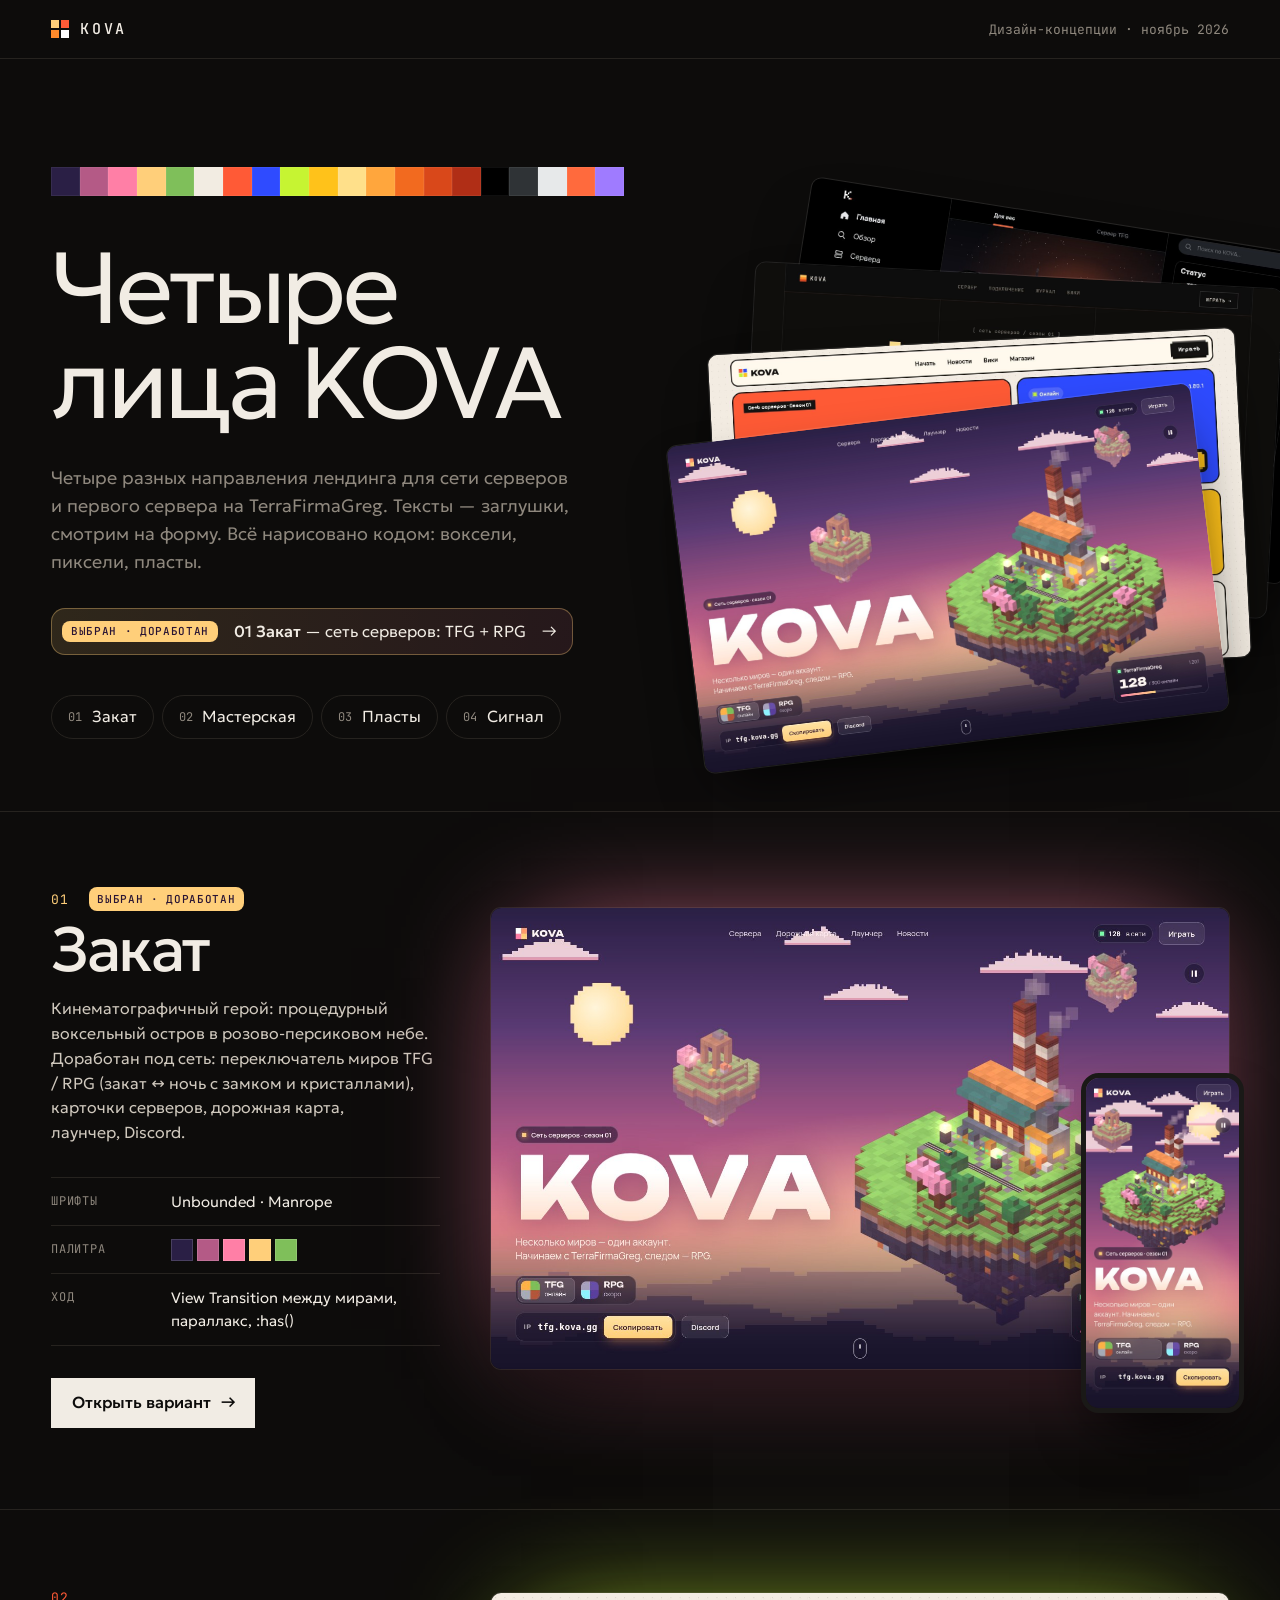
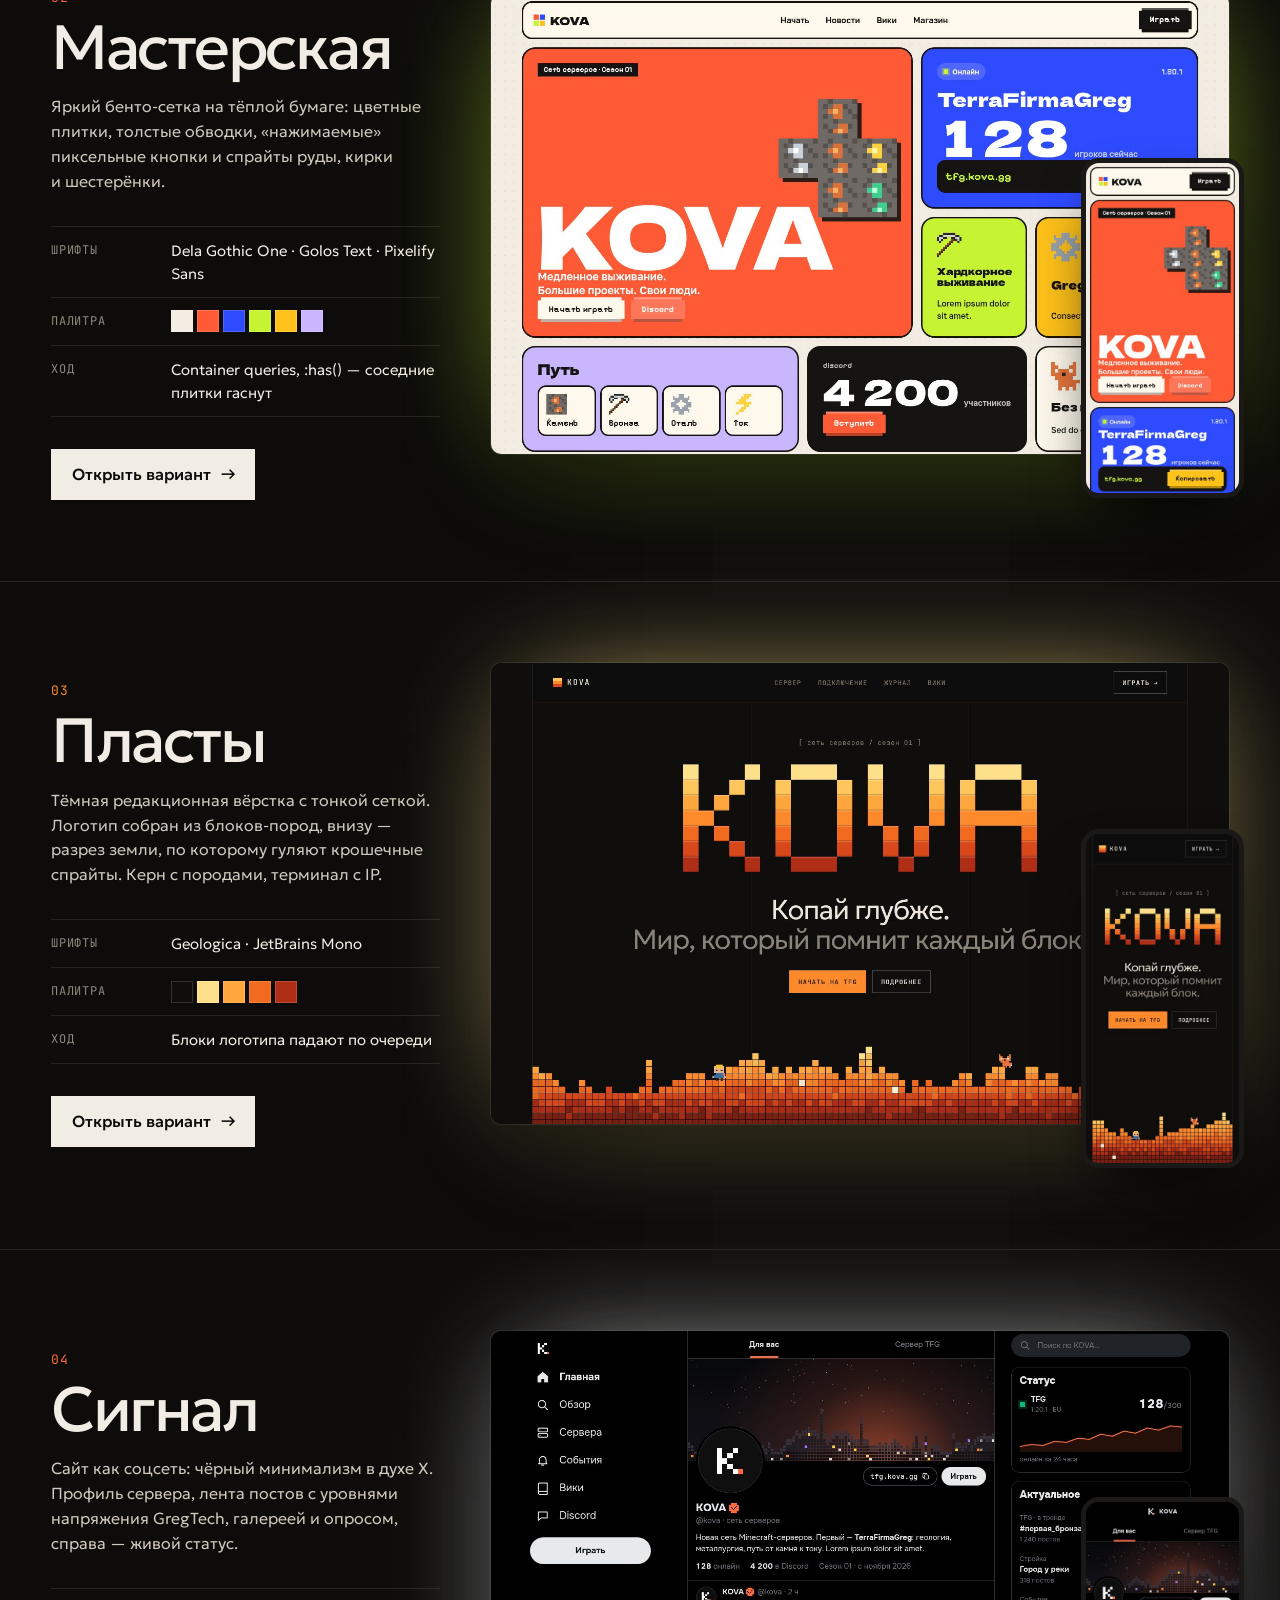
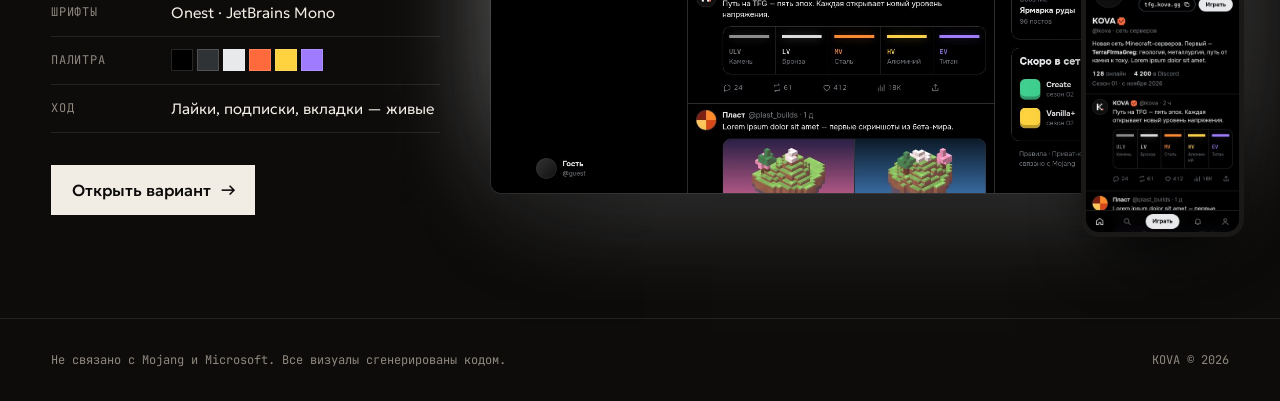
==== index.html @ a1baca30 "v1: industrial TFG island engine, balanced composition, intro/idle/switch animations, pause control " ====
<!doctype html>
<html lang="ru">
<head>
<meta charset="utf-8">
<meta name="viewport" content="width=device-width, initial-scale=1, viewport-fit=cover">
<title>KOVA — дизайн-концепции сайта</title>
<meta name="description" content="Четыре направления дизайна сайта для сети серверов KOVA.">
<meta name="theme-color" content="#0d0c0b">
<link rel="icon" href="data:image/svg+xml,%3Csvg xmlns=%22http://www.w3.org/2000/svg%22 viewBox=%220 0 2 2%22 shape-rendering=%22crispEdges%22%3E%3Crect width=%221%22 height=%221%22 fill=%22%23ffcf7a%22/%3E%3Crect x=%221%22 width=%221%22 height=%221%22 fill=%22%23ff5a36%22/%3E%3Crect y=%221%22 width=%221%22 height=%221%22 fill=%22%23ff8a2b%22/%3E%3Crect x=%221%22 y=%221%22 width=%221%22 height=%221%22 fill=%22%23fff%22/%3E%3C/svg%3E">
<link rel="preconnect" href="https://fonts.googleapis.com">
<link rel="preconnect" href="https://fonts.gstatic.com" crossorigin>
<link href="https://fonts.googleapis.com/css2?family=Geologica:wght@300;400;500;600&family=JetBrains+Mono:wght@400;500&display=swap" rel="stylesheet">
<link rel="stylesheet" href="present.css">
</head>
<body>
<a class="skip" href="#main">К вариантам</a>
<header class="top">
  <p class="brand" translate="no"><span class="px" aria-hidden="true"><i></i><i></i><i></i><i></i></span>KOVA</p>
  <p class="meta">Дизайн-концепции · ноябрь 2026</p>
</header>
<main id="main">
  <section class="intro" aria-labelledby="t">
    <div class="intro-text">
    <div class="band" aria-hidden="true"><i style="--c:#2a1f45;--i:0"></i><i style="--c:#b45a86;--i:1"></i><i style="--c:#ff7fa6;--i:2"></i><i style="--c:#ffcf7a;--i:3"></i><i style="--c:#7fbf5a;--i:4"></i><i style="--c:#f2ece2;--i:5"></i><i style="--c:#ff5a36;--i:6"></i><i style="--c:#2f4bff;--i:7"></i><i style="--c:#c6f432;--i:8"></i><i style="--c:#ffc21a;--i:9"></i><i style="--c:#ffe08a;--i:10"></i><i style="--c:#ffa63d;--i:11"></i><i style="--c:#f26a1f;--i:12"></i><i style="--c:#d9481a;--i:13"></i><i style="--c:#b02e16;--i:14"></i><i style="--c:#000;--i:15"></i><i style="--c:#2f3336;--i:16"></i><i style="--c:#e7e9ea;--i:17"></i><i style="--c:#ff6a3d;--i:18"></i><i style="--c:#9f7bff;--i:19"></i></div>
    <h1 id="t">Четыре лица <span translate="no">KOVA</span></h1>
    <p>Четыре разных направления лендинга для сети серверов и первого сервера на TerraFirmaGreg. Тексты — заглушки, смотрим на форму. Всё нарисовано кодом: воксели, пиксели, пласты.</p>
    <a class="pick" href="v1/"><span class="pick-tag">Выбран · доработан</span><span><b>01 Закат</b> — сеть серверов: TFG + RPG</span><span aria-hidden="true">→</span></a>
    <ol class="toc">
      <li><a href="#v1"><span>01</span>Закат</a></li>
      <li><a href="#v2"><span>02</span>Мастерская</a></li>
      <li><a href="#v3"><span>03</span>Пласты</a></li>
      <li><a href="#v4"><span>04</span>Сигнал</a></li>
    </ol>
    </div>
    <div class="fan" aria-hidden="true">
      <img src="assets/v4-desktop.jpg" alt="" width="1440" height="900" style="--r:9deg;--x:20%;--y:-30%">
      <img src="assets/v3-desktop.jpg" alt="" width="1440" height="900" style="--r:3deg;--x:13%;--y:-12%">
      <img src="assets/v2-desktop.jpg" alt="" width="1440" height="900" style="--r:-3deg;--x:7%;--y:8%">
      <img src="assets/v1-desktop.jpg?v=6" alt="" width="1440" height="900" style="--r:-7deg;--x:1%;--y:30%">
    </div>
  </section>

  <article class="v" id="v1" style="--a:#ffcf7a;--b:#ff7fa6">
    <div class="v-text">
      <p class="num">01 <span class="chosen">Выбран · доработан</span></p>
      <h2>Закат</h2>
      <p class="concept">Кинематографичный герой: процедурный воксельный остров в розово-персиковом небе. Доработан под сеть: переключатель миров TFG / RPG (закат ↔ ночь с замком и кристаллами), карточки серверов, дорожная карта, лаунчер, Discord.</p>
      <dl>
        <div><dt>Шрифты</dt><dd>Unbounded · Manrope</dd></div>
        <div><dt>Палитра</dt><dd class="sw"><i style="--c:#2a1f45"></i><i style="--c:#b45a86"></i><i style="--c:#ff7fa6"></i><i style="--c:#ffcf7a"></i><i style="--c:#7fbf5a"></i></dd></div>
        <div><dt>Ход</dt><dd>View Transition между мирами, параллакс, :has()</dd></div>
      </dl>
      <a class="open" href="v1/">Открыть вариант <span aria-hidden="true">→</span></a>
    </div>
    <a class="v-shot" href="v1/" aria-label="Открыть вариант 01 — Закат" tabindex="-1">
      <img src="assets/v1-desktop.jpg?v=6" width="1440" height="900" alt="" loading="eager">
      <img class="ph" src="assets/v1-mobile.jpg?v=6" width="390" height="844" alt="" loading="eager">
    </a>
  </article>

  <article class="v" id="v2" style="--a:#ff5a36;--b:#c6f432">
    <div class="v-text">
      <p class="num">02</p>
      <h2>Мастерская</h2>
      <p class="concept">Яркий бенто-сетка на тёплой бумаге: цветные плитки, толстые обводки, «нажимаемые» пиксельные кнопки и спрайты руды, кирки и шестерёнки.</p>
      <dl>
        <div><dt>Шрифты</dt><dd>Dela Gothic One · Golos Text · Pixelify Sans</dd></div>
        <div><dt>Палитра</dt><dd class="sw"><i style="--c:#f2ece2"></i><i style="--c:#ff5a36"></i><i style="--c:#2f4bff"></i><i style="--c:#c6f432"></i><i style="--c:#ffc21a"></i><i style="--c:#c9b6ff"></i></dd></div>
        <div><dt>Ход</dt><dd>Container queries, :has() — соседние плитки гаснут</dd></div>
      </dl>
      <a class="open" href="v2/">Открыть вариант <span aria-hidden="true">→</span></a>
    </div>
    <a class="v-shot" href="v2/" aria-label="Открыть вариант 02 — Мастерская" tabindex="-1">
      <img src="assets/v2-desktop.jpg" width="1440" height="900" alt="" loading="eager">
      <img class="ph" src="assets/v2-mobile.jpg" width="390" height="844" alt="" loading="eager">
    </a>
  </article>

  <article class="v" id="v3" style="--a:#ff8a2b;--b:#ffe08a">
    <div class="v-text">
      <p class="num">03</p>
      <h2>Пласты</h2>
      <p class="concept">Тёмная редакционная вёрстка с тонкой сеткой. Логотип собран из блоков-пород, внизу — разрез земли, по которому гуляют крошечные спрайты. Керн с породами, терминал с IP.</p>
      <dl>
        <div><dt>Шрифты</dt><dd>Geologica · JetBrains Mono</dd></div>
        <div><dt>Палитра</dt><dd class="sw"><i style="--c:#0f0e0d"></i><i style="--c:#ffe08a"></i><i style="--c:#ffa63d"></i><i style="--c:#f26a1f"></i><i style="--c:#b02e16"></i></dd></div>
        <div><dt>Ход</dt><dd>Блоки логотипа падают по очереди</dd></div>
      </dl>
      <a class="open" href="v3/">Открыть вариант <span aria-hidden="true">→</span></a>
    </div>
    <a class="v-shot" href="v3/" aria-label="Открыть вариант 03 — Пласты" tabindex="-1">
      <img src="assets/v3-desktop.jpg" width="1440" height="900" alt="" loading="eager">
      <img class="ph" src="assets/v3-mobile.jpg" width="390" height="844" alt="" loading="eager">
    </a>
  </article>

  <article class="v" id="v4" style="--a:#ff6a3d;--b:#e7e9ea">
    <div class="v-text">
      <p class="num">04</p>
      <h2>Сигнал</h2>
      <p class="concept">Сайт как соцсеть: чёрный минимализм в духе X. Профиль сервера, лента постов с уровнями напряжения GregTech, галереей и опросом, справа — живой статус.</p>
      <dl>
        <div><dt>Шрифты</dt><dd>Onest · JetBrains Mono</dd></div>
        <div><dt>Палитра</dt><dd class="sw"><i style="--c:#000"></i><i style="--c:#2f3336"></i><i style="--c:#e7e9ea"></i><i style="--c:#ff6a3d"></i><i style="--c:#ffd23f"></i><i style="--c:#9f7bff"></i></dd></div>
        <div><dt>Ход</dt><dd>Лайки, подписки, вкладки — живые</dd></div>
      </dl>
      <a class="open" href="v4/">Открыть вариант <span aria-hidden="true">→</span></a>
    </div>
    <a class="v-shot" href="v4/" aria-label="Открыть вариант 04 — Сигнал" tabindex="-1">
      <img src="assets/v4-desktop.jpg" width="1440" height="900" alt="" loading="eager">
      <img class="ph" src="assets/v4-mobile.jpg" width="390" height="844" alt="" loading="eager">
    </a>
  </article>
</main>
<footer class="foot"><p>Не связано с Mojang и Microsoft. Все визуалы сгенерированы кодом.</p><p translate="no">KOVA © 2026</p></footer>
</body>
</html>
---- present.css ----
:root { color-scheme: dark; --bg: #0d0c0b; --fg: #f1ece4; --mut: #8f887e; --line: #26231f;
  --sans: "Geologica", ui-sans-serif, system-ui, sans-serif; --mono: "JetBrains Mono", ui-monospace, monospace; --pad: clamp(1.25rem, 4vw, 3.5rem); }
@media (prefers-reduced-motion: no-preference) { @view-transition { navigation: auto; } }
* { box-sizing: border-box; }
html { background: var(--bg); scroll-behavior: smooth; }
@media (prefers-reduced-motion: reduce) { html { scroll-behavior: auto; } }
body { margin: 0; color: var(--fg); font: 300 1rem/1.55 var(--sans); -webkit-font-smoothing: antialiased; overflow-x: clip; }
a { color: inherit; }
.skip { position: absolute; left: -999px; top: 8px; background: var(--fg); color: var(--bg); padding: .5em 1em; z-index: 9; }
.skip:focus { left: 8px; }
:focus-visible { outline: 2px solid #ffcf7a; outline-offset: 4px; }
.top { display: flex; justify-content: space-between; align-items: center; padding: 1.25rem var(--pad); border-bottom: 1px solid var(--line); }
.top p { margin: 0; }
.brand { display: inline-flex; align-items: center; gap: .7rem; font: 500 .9375rem/1 var(--mono); letter-spacing: .18em; }
.px { display: grid; grid-template-columns: repeat(2, 8px); gap: 2px; }
.px i { width: 8px; height: 8px; background: #ffcf7a; } .px i:nth-child(2) { background: #ff5a36; } .px i:nth-child(3) { background: #ff8a2b; } .px i:nth-child(4) { background: #fff; }
.meta { font: 400 .8125rem/1 var(--mono); color: var(--mut); }
.intro { padding: clamp(4rem, 12vh, 8rem) var(--pad) clamp(3rem, 8vh, 5rem); border-bottom: 1px solid var(--line); }
h1 { margin: 0; max-inline-size: 12ch; font: 300 clamp(3rem, 1.5rem + 6vw, 7.5rem)/.95 var(--sans); letter-spacing: -.045em; text-wrap: balance; }
.intro > p { max-inline-size: 52ch; margin: 2rem 0 0; color: var(--mut); font-size: 1.125rem; text-wrap: pretty; }
.toc { list-style: none; display: flex; flex-wrap: wrap; gap: .5rem; margin: 2.5rem 0 0; padding: 0; }
.toc a { display: inline-flex; gap: .6rem; align-items: center; min-height: 44px; padding: .5rem 1rem; border: 1px solid var(--line); border-radius: 99px; text-decoration: none; transition: border-color .2s, background-color .2s; }
.toc a:hover { border-color: var(--fg); }
.toc span { font: 400 .75rem/1 var(--mono); color: var(--mut); }
.v { display: grid; grid-template-columns: minmax(280px, 1fr) 1.9fr; gap: clamp(2rem, 4vw, 4rem); align-items: center; padding: clamp(3.5rem, 9vh, 6rem) var(--pad); border-bottom: 1px solid var(--line); scroll-margin-top: 0; }
.num { margin: 0; font: 400 .8125rem/1 var(--mono); color: var(--a); letter-spacing: .1em; }
.v h2 { margin: .75rem 0 1rem; font: 400 clamp(2.5rem, 1.5rem + 3vw, 4.5rem)/1 var(--sans); letter-spacing: -.04em; }
.concept { margin: 0; color: #cfc8bd; text-wrap: pretty; max-inline-size: 46ch; }
dl { margin: 2rem 0; border-top: 1px solid var(--line); }
dl div { display: grid; grid-template-columns: 6.5rem 1fr; gap: 1rem; padding: .75rem 0; border-bottom: 1px solid var(--line); font-size: .9375rem; }
dt { font: 400 .75rem/1.9 var(--mono); color: var(--mut); text-transform: uppercase; letter-spacing: .06em; }
dd { margin: 0; }
.sw { display: flex; gap: 4px; align-items: center; }
.sw i { width: 22px; height: 22px; background: var(--c); box-shadow: inset 0 0 0 1px rgb(255 255 255 / .15); }
.open { display: inline-flex; align-items: center; gap: .6rem; min-height: 48px; padding: .8rem 1.3rem; background: var(--fg); color: var(--bg); font-weight: 500; text-decoration: none; transition: gap .2s, background-color .2s; }
.open:hover { gap: 1rem; background: var(--a); }
.v-shot { position: relative; display: block; padding-bottom: 6%; }
.v-shot img { display: block; width: 100%; height: auto; }
.v-shot > img:first-child { border-radius: 10px; box-shadow: 0 0 0 1px rgb(255 255 255 / .08), 0 40px 80px -30px rgb(0 0 0 / .8), 0 0 120px -40px var(--b); transition: translate .4s cubic-bezier(.2, .8, .2, 1); }
.v-shot .ph { position: absolute; right: -2%; bottom: 0; width: 22%; border-radius: 18px; border: 5px solid #1a1917; box-shadow: 0 30px 60px -20px rgb(0 0 0 / .9); transition: translate .4s cubic-bezier(.2, .8, .2, 1); }
@media (hover: hover) { .v-shot:hover > img:first-child { translate: 0 -6px; } .v-shot:hover .ph { translate: -8px -14px; } }
@media (max-width: 960px) { .v { grid-template-columns: 1fr; } .v-shot { order: -1; } }
.foot { display: flex; justify-content: space-between; flex-wrap: wrap; gap: 1rem; padding: 2rem var(--pad) max(2rem, env(safe-area-inset-bottom)); font: 400 .75rem/1.5 var(--mono); color: var(--mut); }
.foot p { margin: 0; }
@media (prefers-reduced-motion: no-preference) {
  @supports ((animation-timeline: view()) and (animation-range: entry)) {
    .v-shot { animation: slide auto linear both; animation-timeline: view(); animation-range: entry 0% entry 70%; }
    .v-text { animation: fade auto linear both; animation-timeline: view(); animation-range: entry 10% entry 70%; }
    @keyframes slide { from { opacity: 0; translate: 0 60px; scale: .96; } }
    @keyframes fade { from { opacity: 0; translate: 0 24px; } }
  }
}
.band { display: grid; grid-template-columns: repeat(20, 1fr); max-inline-size: 640px; margin-bottom: clamp(2rem, 5vh, 3rem); }
.band i { aspect-ratio: 1; background: var(--c); box-shadow: inset 0 0 0 1px rgb(255 255 255 / .06); }
@media (prefers-reduced-motion: no-preference) {
  .band i { animation: drop .5s cubic-bezier(.3, 1.4, .5, 1) both; animation-delay: calc(var(--i) * 35ms); }
  @keyframes drop { from { opacity: 0; translate: 0 -24px; } }
}
.intro { display: grid; grid-template-columns: 1fr 1fr; gap: 2rem; align-items: center; overflow: clip; }
.fan { position: relative; aspect-ratio: 16 / 12; }
.fan img { position: absolute; inset: 18% 0 auto 0; width: 92%; height: auto; margin-inline: auto; border-radius: 10px; box-shadow: 0 0 0 1px rgb(255 255 255 / .1), 0 30px 60px -20px rgb(0 0 0 / .9);
  rotate: var(--r); translate: var(--x) var(--y); transition: translate .5s cubic-bezier(.2, .8, .2, 1), rotate .5s; }
@media (hover: hover) { .fan:hover img { translate: calc(var(--x) * 1.4) calc(var(--y) * 1.25); } }
@media (max-width: 960px) { .intro { grid-template-columns: 1fr; } .fan { display: none; } }
.intro-text { position: relative; z-index: 1; }
.intro-text > p { max-inline-size: 44ch; margin: 2rem 0 0; color: var(--mut); font-size: 1.125rem; text-wrap: pretty; }
.pick { display: inline-flex; align-items: center; gap: 1rem; margin-top: 2rem; padding: .7rem 1.1rem .7rem .7rem; border-radius: 14px; text-decoration: none;
  background: linear-gradient(90deg, rgb(255 207 122 / .14), rgb(255 127 166 / .1)); box-shadow: inset 0 0 0 1px rgb(255 207 122 / .35); transition: box-shadow .2s, gap .2s; }
.pick:hover { box-shadow: inset 0 0 0 1px #ffcf7a; gap: 1.25rem; }
.pick-tag, .chosen { padding: .3rem .55rem; border-radius: 8px; font: 500 .6875rem/1 var(--mono); letter-spacing: .06em; text-transform: uppercase; background: #ffcf7a; color: #2a1534; }
.chosen { margin-inline-start: .6rem; vertical-align: 1px; }
.pick b { font-weight: 500; }
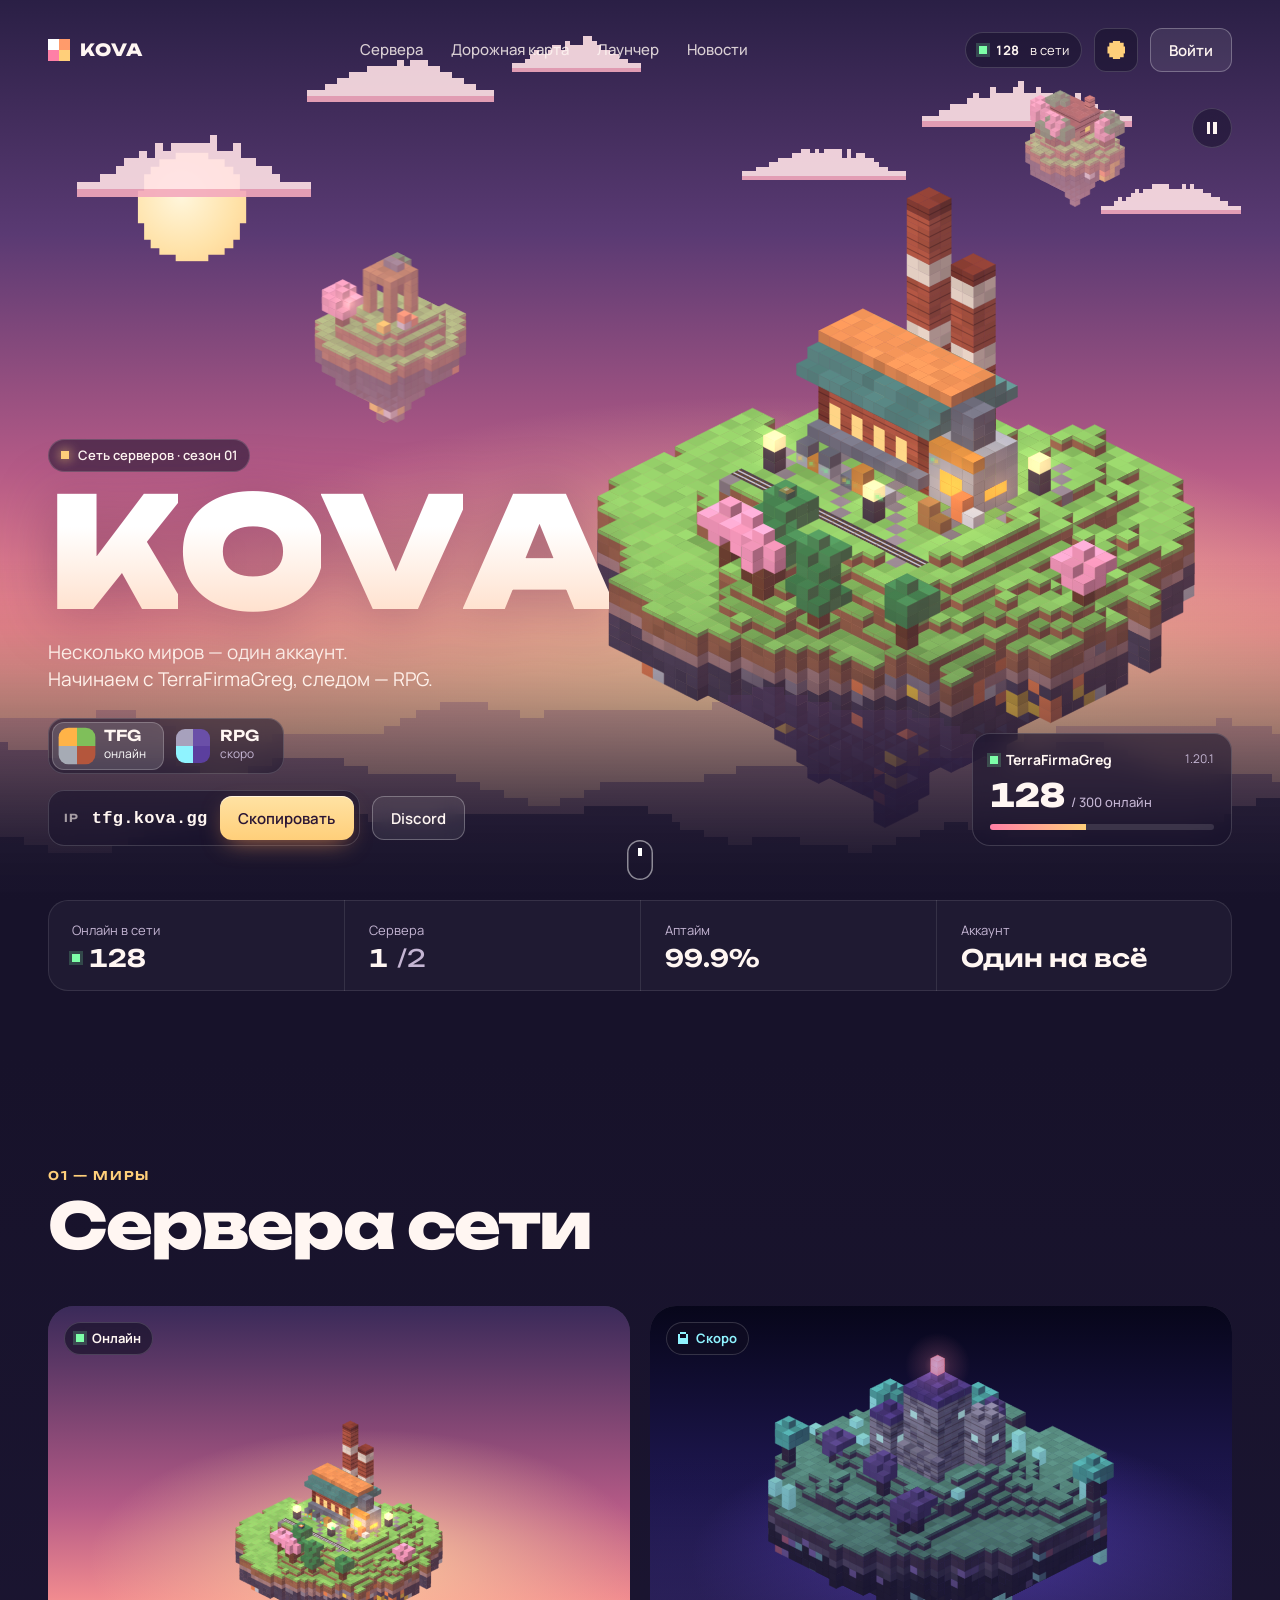
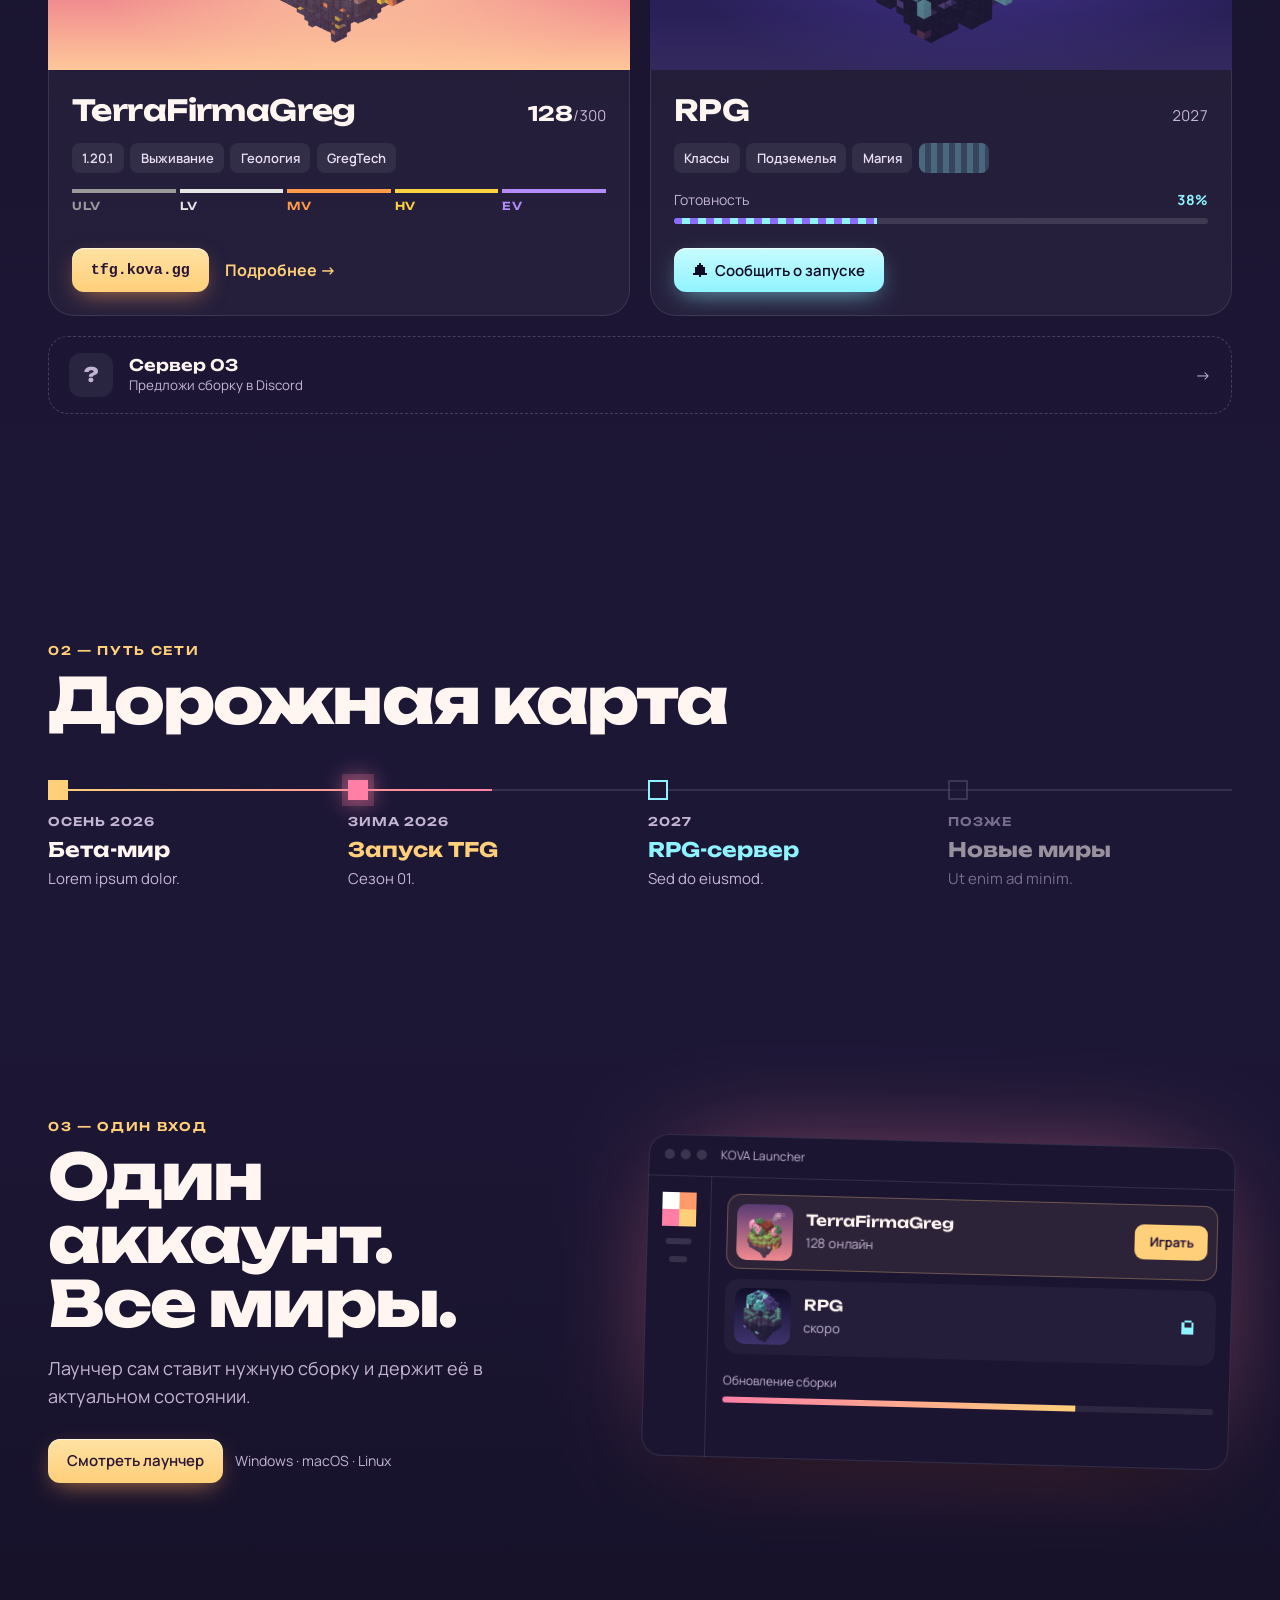
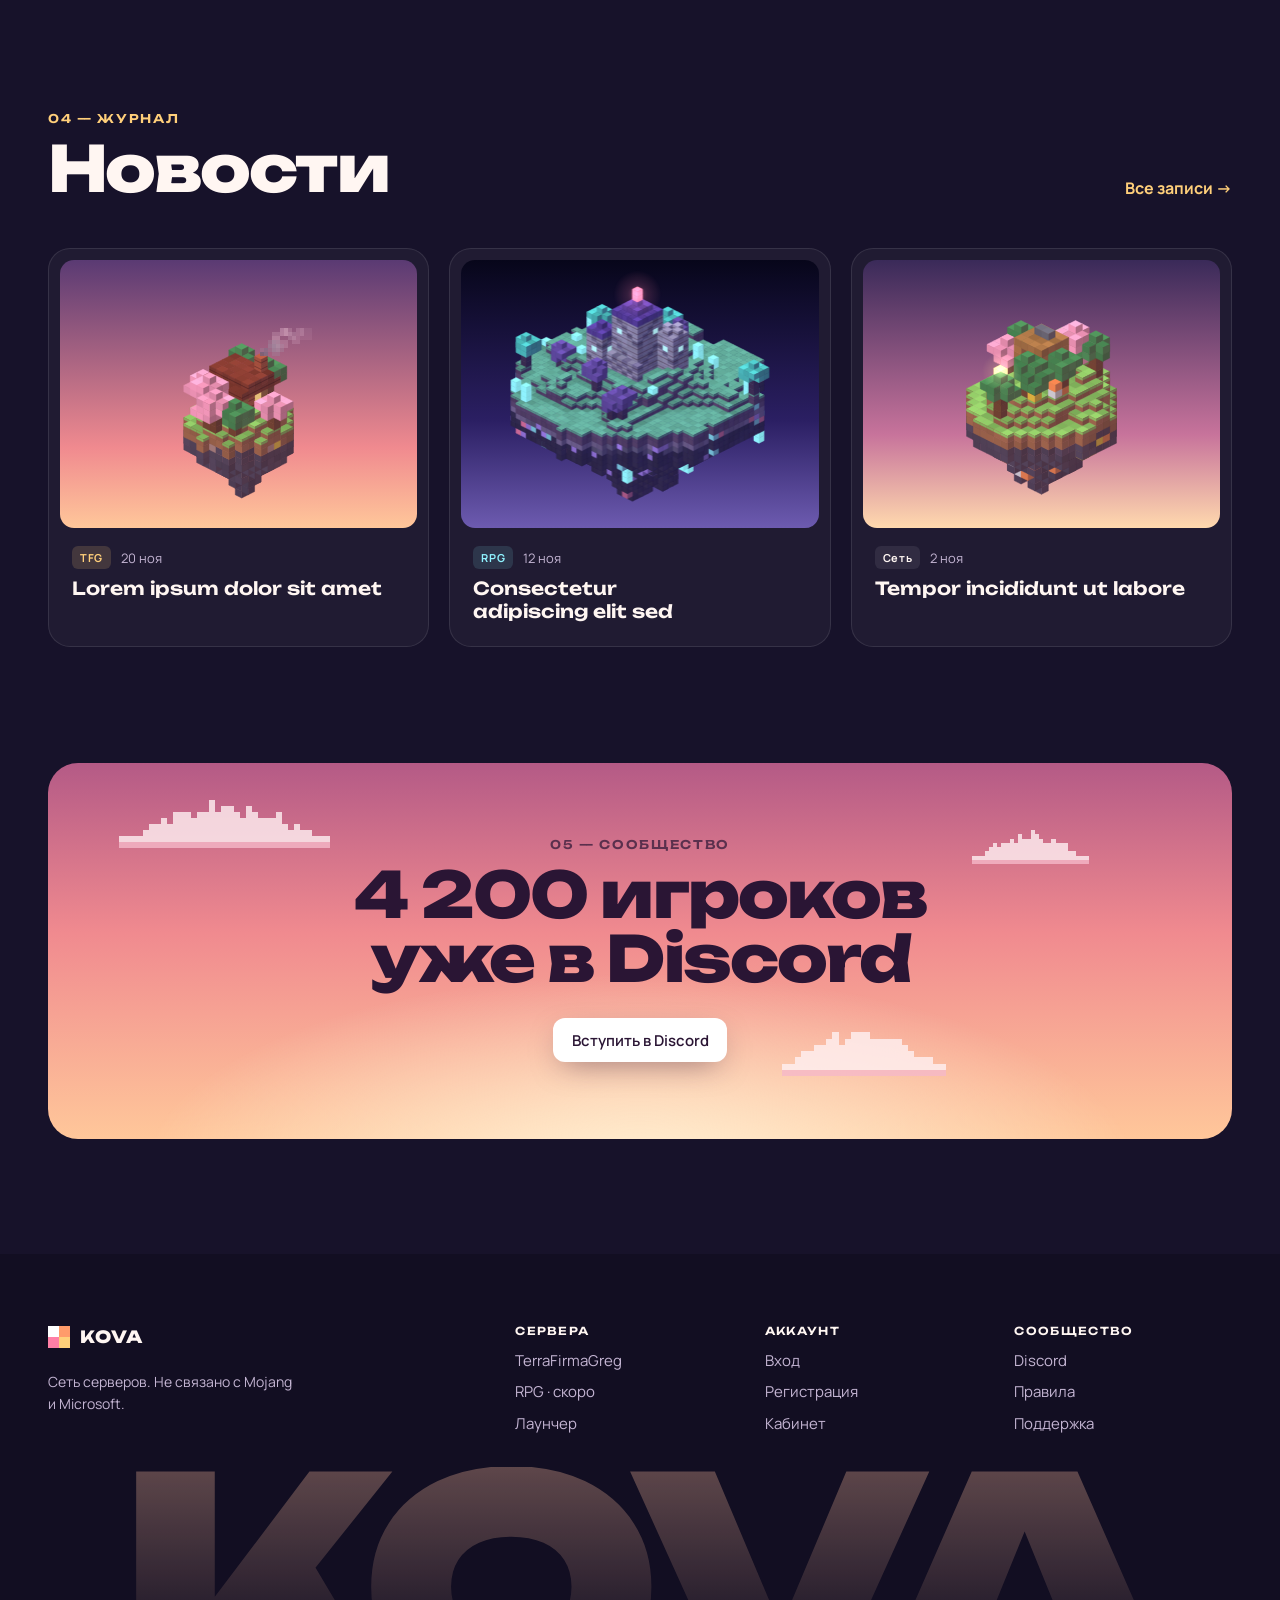
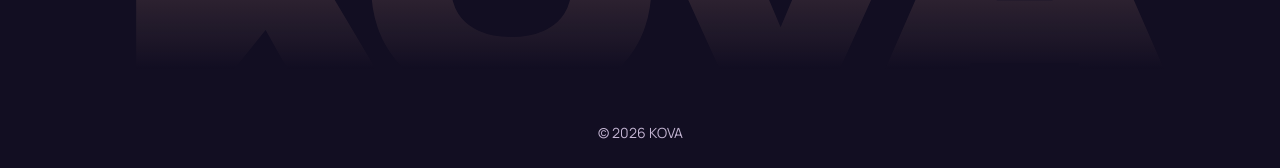
==== commit e923686a: "KOVA: v1 becomes the site root; add login/register (Discord + email), cabinet, launcher design page;" ====
--- a/index.html
+++ b/index.html
@@ -1,117 +1,213 @@
 <!doctype html>
-<html lang="ru">
+<html lang="ru" data-server="tfg" data-page="home">
 <head>
 <meta charset="utf-8">
 <meta name="viewport" content="width=device-width, initial-scale=1, viewport-fit=cover">
-<title>KOVA — дизайн-концепции сайта</title>
-<meta name="description" content="Четыре направления дизайна сайта для сети серверов KOVA.">
-<meta name="theme-color" content="#0d0c0b">
-<link rel="icon" href="data:image/svg+xml,%3Csvg xmlns=%22http://www.w3.org/2000/svg%22 viewBox=%220 0 2 2%22 shape-rendering=%22crispEdges%22%3E%3Crect width=%221%22 height=%221%22 fill=%22%23ffcf7a%22/%3E%3Crect x=%221%22 width=%221%22 height=%221%22 fill=%22%23ff5a36%22/%3E%3Crect y=%221%22 width=%221%22 height=%221%22 fill=%22%23ff8a2b%22/%3E%3Crect x=%221%22 y=%221%22 width=%221%22 height=%221%22 fill=%22%23fff%22/%3E%3C/svg%3E">
-<link rel="preconnect" href="https://fonts.googleapis.com">
-<link rel="preconnect" href="https://fonts.gstatic.com" crossorigin>
-<link href="https://fonts.googleapis.com/css2?family=Geologica:wght@300;400;500;600&family=JetBrains+Mono:wght@400;500&display=swap" rel="stylesheet">
-<link rel="stylesheet" href="present.css">
+<title>KOVA — сеть серверов</title>
+<meta name="description" content="KOVA — сеть Minecraft-серверов. Первый — TerraFirmaGreg, следующий — RPG.">
+<meta name="theme-color" content="#2a1f45">
+<script>try{var w=localStorage.getItem("kova.world");if(w==="rpg"){document.documentElement.dataset.server="rpg"}}catch(e){}</script>
+<link rel="icon" href="data:image/svg+xml,%3Csvg xmlns=%22http://www.w3.org/2000/svg%22 viewBox=%220 0 2 2%22 shape-rendering=%22crispEdges%22%3E%3Crect width=%221%22 height=%221%22 fill=%22%23ffcf7a%22/%3E%3Crect x=%221%22 width=%221%22 height=%221%22 fill=%22%23ff7fa6%22/%3E%3Crect y=%221%22 width=%221%22 height=%221%22 fill=%22%23fff%22/%3E%3Crect x=%221%22 y=%221%22 width=%221%22 height=%221%22 fill=%22%23ff9b6b%22/%3E%3C/svg%3E">
+<link rel="preconnect" href="https://fonts.googleapis.com"><link rel="preconnect" href="https://fonts.gstatic.com" crossorigin><link href="https://fonts.googleapis.com/css2?family=Unbounded:wght@400;500;600;800;900&family=Manrope:wght@400;500;600;700&display=swap" rel="stylesheet">
+<link rel="stylesheet" href="style.css?v=9">
+<link rel="expect" href="#main" blocking="render">
 </head>
 <body>
-<a class="skip" href="#main">К вариантам</a>
-<header class="top">
-  <p class="brand" translate="no"><span class="px" aria-hidden="true"><i></i><i></i><i></i><i></i></span>KOVA</p>
-  <p class="meta">Дизайн-концепции · ноябрь 2026</p>
+<a class="skip" href="#main">К содержимому</a>
+<header class="nav">
+  <a class="brand" href="./" aria-label="KOVA — на главную"><span class="brand-mark" aria-hidden="true"></span><span translate="no">KOVA</span></a>
+  <nav aria-label="Основное">
+    <a href="#servers">Сервера</a><a href="#road">Дорожная карта</a><a href="launcher/">Лаунчер</a><a href="#news">Новости</a>
+  </nav>
+  <div class="nav-end">
+    <span class="net-pill"><span class="live" aria-hidden="true"></span><b>128</b>&nbsp;в сети</span>
+    <button type="button" class="world-btn" aria-pressed="false" aria-label="Тема: закат TFG. Переключить на ночь RPG"><span class="wb-sun" aria-hidden="true"></span><span class="wb-moon" aria-hidden="true"></span></button>
+    <a class="btn btn-ghost auth-link" href="login/" data-auth>Войти</a>
+  </div>
 </header>
+
 <main id="main">
-  <section class="intro" aria-labelledby="t">
-    <div class="intro-text">
-    <div class="band" aria-hidden="true"><i style="--c:#2a1f45;--i:0"></i><i style="--c:#b45a86;--i:1"></i><i style="--c:#ff7fa6;--i:2"></i><i style="--c:#ffcf7a;--i:3"></i><i style="--c:#7fbf5a;--i:4"></i><i style="--c:#f2ece2;--i:5"></i><i style="--c:#ff5a36;--i:6"></i><i style="--c:#2f4bff;--i:7"></i><i style="--c:#c6f432;--i:8"></i><i style="--c:#ffc21a;--i:9"></i><i style="--c:#ffe08a;--i:10"></i><i style="--c:#ffa63d;--i:11"></i><i style="--c:#f26a1f;--i:12"></i><i style="--c:#d9481a;--i:13"></i><i style="--c:#b02e16;--i:14"></i><i style="--c:#000;--i:15"></i><i style="--c:#2f3336;--i:16"></i><i style="--c:#e7e9ea;--i:17"></i><i style="--c:#ff6a3d;--i:18"></i><i style="--c:#9f7bff;--i:19"></i></div>
-    <h1 id="t">Четыре лица <span translate="no">KOVA</span></h1>
-    <p>Четыре разных направления лендинга для сети серверов и первого сервера на TerraFirmaGreg. Тексты — заглушки, смотрим на форму. Всё нарисовано кодом: воксели, пиксели, пласты.</p>
-    <a class="pick" href="v1/"><span class="pick-tag">Выбран · доработан</span><span><b>01 Закат</b> — сеть серверов: TFG + RPG</span><span aria-hidden="true">→</span></a>
-    <ol class="toc">
-      <li><a href="#v1"><span>01</span>Закат</a></li>
-      <li><a href="#v2"><span>02</span>Мастерская</a></li>
-      <li><a href="#v3"><span>03</span>Пласты</a></li>
-      <li><a href="#v4"><span>04</span>Сигнал</a></li>
+<section class="hero" aria-labelledby="hero-title">
+  <div class="sky" aria-hidden="true">
+    <div class="sky-layer sky-tfg"></div>
+    <div class="sky-layer sky-rpg"><div class="stars"></div><div class="stars stars-2"></div></div>
+  </div>
+  <div class="scene" aria-hidden="true">
+    <div class="px-layer" data-depth="0.25"><div class="sun"></div><div class="moon"></div></div>
+    <div class="px-layer clouds" data-depth="0.12"></div>
+    <div class="px-layer" data-depth="0.55">
+      <div class="slot slot-a"><canvas class="isle" data-world="tfg" data-scene="mine"></canvas><canvas class="isle" data-world="rpg" data-scene="shard"></canvas></div>
+      <div class="slot slot-b"><canvas class="isle" data-world="tfg" data-scene="house"></canvas><canvas class="isle" data-world="rpg" data-scene="shard"></canvas></div>
+    </div>
+    <div class="px-layer" data-depth="1">
+      <div class="slot slot-main"><canvas class="isle" data-world="tfg" data-scene="industrial"></canvas><canvas class="isle" data-world="rpg" data-scene="arcane"></canvas></div>
+    </div>
+  </div>
+  <canvas class="haze" aria-hidden="true"></canvas>
+
+  <div class="hero-ui">
+    <div class="hero-copy">
+      <p class="eyebrow in" style="--i:0"><span class="dot" aria-hidden="true"></span>Сеть серверов · сезон 01</p>
+      <h1 id="hero-title" translate="no" aria-label="KOVA"><span class="ltr" aria-hidden="true" style="--i:0">K</span><span class="ltr" aria-hidden="true" style="--i:1">O</span><span class="ltr" aria-hidden="true" style="--i:2">V</span><span class="ltr" aria-hidden="true" style="--i:3">A</span></h1>
+      <p class="lede in" style="--i:1">Несколько миров — один аккаунт. Начинаем с TerraFirmaGreg, следом — RPG.</p>
+
+      <fieldset class="switch in" style="--i:2" aria-label="Выбор сервера">
+        <legend class="sr">Сервер</legend>
+        <label><input type="radio" name="srv" value="tfg" checked><span class="sw-ico sw-tfg" aria-hidden="true"></span><span class="sw-txt"><b>TFG</b><small>онлайн</small></span></label>
+        <label><input type="radio" name="srv" value="rpg"><span class="sw-ico sw-rpg" aria-hidden="true"></span><span class="sw-txt"><b>RPG</b><small>скоро</small></span></label>
+      </fieldset>
+
+      <div class="cta-wrap in" style="--i:3">
+        <div class="cta-row swap" data-for="tfg">
+          <div class="ip">
+            <span class="ip-label">IP</span>
+            <code id="ip-hero" translate="no">tfg.kova.gg</code>
+            <span class="copy">
+              <button type="button" class="btn btn-sun" command="--copy" commandfor="ip-hero" aria-label="Скопировать IP сервера TFG">Скопировать</button>
+              <span class="tip" role="status"></span>
+            </span>
+          </div>
+          <a class="btn btn-ghost" href="#">Discord</a>
+        </div>
+        <div class="cta-row swap" data-for="rpg" hidden>
+          <button type="button" class="btn btn-arcane notify" aria-pressed="false"><span class="bell" aria-hidden="true"></span><span class="lbl">Сообщить о запуске</span></button>
+          <a class="btn btn-ghost" href="#">Discord</a>
+        </div>
+      </div>
+    </div>
+
+    <aside class="hero-card in" style="--i:4" aria-live="polite" aria-label="Статус сервера">
+      <div class="swap" data-for="tfg">
+        <div class="hc-row"><span class="live" aria-hidden="true"></span><b>TerraFirmaGreg</b><span class="muted">1.20.1</span></div>
+        <div class="hc-num"><span>128</span><small>/ 300 онлайн</small></div>
+        <div class="hc-bar" aria-hidden="true"><i style="--v:.43"></i></div>
+      </div>
+      <div class="swap" data-for="rpg" hidden>
+        <div class="hc-row"><span class="lock" aria-hidden="true"></span><b>RPG</b><span class="muted">сборка в разработке</span></div>
+        <div class="hc-num hc-soon"><span>Скоро</span><small>2027</small></div>
+        <div class="hc-bar hc-bar-rpg" aria-hidden="true"><i style="--v:.38"></i></div>
+      </div>
+    </aside>
+  </div>
+  <button type="button" class="motion-toggle in" style="--i:5" data-label-pause="Остановить анимацию" data-label-play="Запустить анимацию" aria-label="Остановить анимацию"><span class="mt-ico" aria-hidden="true"></span></button>
+  <a class="scroll-hint" href="#network" aria-label="Листать вниз"><span aria-hidden="true"></span></a>
+</section>
+
+<section id="network" class="network" aria-label="Состояние сети">
+  <dl class="wrap net-grid">
+    <div><dt>Онлайн в сети</dt><dd><span class="live" aria-hidden="true"></span>128</dd></div>
+    <div><dt>Сервера</dt><dd>1<span class="of">/2</span></dd></div>
+    <div><dt>Аптайм</dt><dd>99.9%</dd></div>
+    <div><dt>Аккаунт</dt><dd>Один на всё</dd></div>
+  </dl>
+</section>
+
+<section id="servers" class="servers" aria-labelledby="servers-title">
+  <div class="wrap">
+    <div class="sec-head reveal"><p class="kicker">01 — Миры</p><h2 id="servers-title">Сервера сети</h2></div>
+    <div class="srv-grid">
+      <article class="srv srv-tfg reveal" aria-labelledby="s-tfg">
+        <div class="srv-art"><canvas class="mini" data-kind="tfg"></canvas><span class="badge badge-live"><span class="live" aria-hidden="true"></span>Онлайн</span></div>
+        <div class="srv-body">
+          <div class="srv-top"><h3 id="s-tfg">TerraFirmaGreg</h3><span class="srv-num"><b>128</b>/300</span></div>
+          <ul class="chips" aria-label="Параметры"><li>1.20.1</li><li>Выживание</li><li>Геология</li><li>GregTech</li></ul>
+          <ol class="tiers" aria-label="Уровни прогресса">
+            <li style="--t:#9a9a9a">ULV</li><li style="--t:#e6e6e6">LV</li><li style="--t:#ff9b4a">MV</li><li style="--t:#ffd23f">HV</li><li style="--t:#b58cff">EV</li>
+          </ol>
+          <div class="srv-actions">
+            <span class="copy"><button type="button" class="btn btn-sun" command="--copy" commandfor="ip-hero" aria-label="Скопировать IP сервера TFG">tfg.kova.gg</button><span class="tip" role="status"></span></span>
+            <a class="link" href="#">Подробнее →</a>
+          </div>
+        </div>
+      </article>
+
+      <article class="srv srv-rpg reveal" aria-labelledby="s-rpg">
+        <div class="srv-art"><canvas class="mini" data-kind="rpg"></canvas><span class="badge badge-soon"><span class="lock" aria-hidden="true"></span>Скоро</span></div>
+        <div class="srv-body">
+          <div class="srv-top"><h3 id="s-rpg">RPG</h3><span class="srv-num">2027</span></div>
+          <ul class="chips" aria-label="Параметры"><li>Классы</li><li>Подземелья</li><li>Магия</li><li class="redacted" aria-label="Сборка пока секрет">█████</li></ul>
+          <div class="ready"><span>Готовность</span><b>38%</b></div>
+          <div class="ready-bar" aria-hidden="true"><i style="--v:.38"></i></div>
+          <div class="srv-actions">
+            <button type="button" class="btn btn-arcane notify" aria-pressed="false"><span class="bell" aria-hidden="true"></span><span class="lbl">Сообщить о запуске</span></button>
+          </div>
+        </div>
+      </article>
+    </div>
+    <a class="srv-next reveal" href="#"><span class="q" aria-hidden="true">?</span><span><b>Сервер 03</b><small>Предложи сборку в Discord</small></span><span aria-hidden="true">→</span></a>
+  </div>
+</section>
+
+<section id="road" class="road" aria-labelledby="road-title">
+  <div class="wrap">
+    <div class="sec-head reveal"><p class="kicker">02 — Путь сети</p><h2 id="road-title">Дорожная карта</h2></div>
+    <ol class="track">
+      <li class="done"><span class="node" aria-hidden="true"></span><time>Осень 2026</time><b>Бета-мир</b><span>Lorem ipsum dolor.</span></li>
+      <li class="now"><span class="node" aria-hidden="true"></span><time>Зима 2026</time><b>Запуск TFG</b><span>Сезон 01.</span></li>
+      <li class="next"><span class="node" aria-hidden="true"></span><time>2027</time><b>RPG-сервер</b><span>Sed do eiusmod.</span></li>
+      <li class="far"><span class="node" aria-hidden="true"></span><time>Позже</time><b>Новые миры</b><span>Ut enim ad minim.</span></li>
     </ol>
-    </div>
-    <div class="fan" aria-hidden="true">
-      <img src="assets/v4-desktop.jpg" alt="" width="1440" height="900" style="--r:9deg;--x:20%;--y:-30%">
-      <img src="assets/v3-desktop.jpg" alt="" width="1440" height="900" style="--r:3deg;--x:13%;--y:-12%">
-      <img src="assets/v2-desktop.jpg" alt="" width="1440" height="900" style="--r:-3deg;--x:7%;--y:8%">
-      <img src="assets/v1-desktop.jpg?v=6" alt="" width="1440" height="900" style="--r:-7deg;--x:1%;--y:30%">
-    </div>
-  </section>
-
-  <article class="v" id="v1" style="--a:#ffcf7a;--b:#ff7fa6">
-    <div class="v-text">
-      <p class="num">01 <span class="chosen">Выбран · доработан</span></p>
-      <h2>Закат</h2>
-      <p class="concept">Кинематографичный герой: процедурный воксельный остров в розово-персиковом небе. Доработан под сеть: переключатель миров TFG / RPG (закат ↔ ночь с замком и кристаллами), карточки серверов, дорожная карта, лаунчер, Discord.</p>
-      <dl>
-        <div><dt>Шрифты</dt><dd>Unbounded · Manrope</dd></div>
-        <div><dt>Палитра</dt><dd class="sw"><i style="--c:#2a1f45"></i><i style="--c:#b45a86"></i><i style="--c:#ff7fa6"></i><i style="--c:#ffcf7a"></i><i style="--c:#7fbf5a"></i></dd></div>
-        <div><dt>Ход</dt><dd>View Transition между мирами, параллакс, :has()</dd></div>
-      </dl>
-      <a class="open" href="v1/">Открыть вариант <span aria-hidden="true">→</span></a>
-    </div>
-    <a class="v-shot" href="v1/" aria-label="Открыть вариант 01 — Закат" tabindex="-1">
-      <img src="assets/v1-desktop.jpg?v=6" width="1440" height="900" alt="" loading="eager">
-      <img class="ph" src="assets/v1-mobile.jpg?v=6" width="390" height="844" alt="" loading="eager">
-    </a>
-  </article>
-
-  <article class="v" id="v2" style="--a:#ff5a36;--b:#c6f432">
-    <div class="v-text">
-      <p class="num">02</p>
-      <h2>Мастерская</h2>
-      <p class="concept">Яркий бенто-сетка на тёплой бумаге: цветные плитки, толстые обводки, «нажимаемые» пиксельные кнопки и спрайты руды, кирки и шестерёнки.</p>
-      <dl>
-        <div><dt>Шрифты</dt><dd>Dela Gothic One · Golos Text · Pixelify Sans</dd></div>
-        <div><dt>Палитра</dt><dd class="sw"><i style="--c:#f2ece2"></i><i style="--c:#ff5a36"></i><i style="--c:#2f4bff"></i><i style="--c:#c6f432"></i><i style="--c:#ffc21a"></i><i style="--c:#c9b6ff"></i></dd></div>
-        <div><dt>Ход</dt><dd>Container queries, :has() — соседние плитки гаснут</dd></div>
-      </dl>
-      <a class="open" href="v2/">Открыть вариант <span aria-hidden="true">→</span></a>
-    </div>
-    <a class="v-shot" href="v2/" aria-label="Открыть вариант 02 — Мастерская" tabindex="-1">
-      <img src="assets/v2-desktop.jpg" width="1440" height="900" alt="" loading="eager">
-      <img class="ph" src="assets/v2-mobile.jpg" width="390" height="844" alt="" loading="eager">
-    </a>
-  </article>
-
-  <article class="v" id="v3" style="--a:#ff8a2b;--b:#ffe08a">
-    <div class="v-text">
-      <p class="num">03</p>
-      <h2>Пласты</h2>
-      <p class="concept">Тёмная редакционная вёрстка с тонкой сеткой. Логотип собран из блоков-пород, внизу — разрез земли, по которому гуляют крошечные спрайты. Керн с породами, терминал с IP.</p>
-      <dl>
-        <div><dt>Шрифты</dt><dd>Geologica · JetBrains Mono</dd></div>
-        <div><dt>Палитра</dt><dd class="sw"><i style="--c:#0f0e0d"></i><i style="--c:#ffe08a"></i><i style="--c:#ffa63d"></i><i style="--c:#f26a1f"></i><i style="--c:#b02e16"></i></dd></div>
-        <div><dt>Ход</dt><dd>Блоки логотипа падают по очереди</dd></div>
-      </dl>
-      <a class="open" href="v3/">Открыть вариант <span aria-hidden="true">→</span></a>
-    </div>
-    <a class="v-shot" href="v3/" aria-label="Открыть вариант 03 — Пласты" tabindex="-1">
-      <img src="assets/v3-desktop.jpg" width="1440" height="900" alt="" loading="eager">
-      <img class="ph" src="assets/v3-mobile.jpg" width="390" height="844" alt="" loading="eager">
-    </a>
-  </article>
-
-  <article class="v" id="v4" style="--a:#ff6a3d;--b:#e7e9ea">
-    <div class="v-text">
-      <p class="num">04</p>
-      <h2>Сигнал</h2>
-      <p class="concept">Сайт как соцсеть: чёрный минимализм в духе X. Профиль сервера, лента постов с уровнями напряжения GregTech, галереей и опросом, справа — живой статус.</p>
-      <dl>
-        <div><dt>Шрифты</dt><dd>Onest · JetBrains Mono</dd></div>
-        <div><dt>Палитра</dt><dd class="sw"><i style="--c:#000"></i><i style="--c:#2f3336"></i><i style="--c:#e7e9ea"></i><i style="--c:#ff6a3d"></i><i style="--c:#ffd23f"></i><i style="--c:#9f7bff"></i></dd></div>
-        <div><dt>Ход</dt><dd>Лайки, подписки, вкладки — живые</dd></div>
-      </dl>
-      <a class="open" href="v4/">Открыть вариант <span aria-hidden="true">→</span></a>
-    </div>
-    <a class="v-shot" href="v4/" aria-label="Открыть вариант 04 — Сигнал" tabindex="-1">
-      <img src="assets/v4-desktop.jpg" width="1440" height="900" alt="" loading="eager">
-      <img class="ph" src="assets/v4-mobile.jpg" width="390" height="844" alt="" loading="eager">
-    </a>
-  </article>
+  </div>
+</section>
+
+<section id="account" class="account" aria-labelledby="acc-title">
+  <div class="wrap acc-grid">
+    <div class="acc-copy reveal">
+      <p class="kicker">03 — Один вход</p>
+      <h2 id="acc-title">Один аккаунт.<br>Все миры.</h2>
+      <p class="sec-lede">Лаунчер сам ставит нужную сборку и держит её в актуальном состоянии.</p>
+      <div class="cta-row"><a class="btn btn-sun" href="launcher/">Смотреть лаунчер</a><span class="muted small">Windows · macOS · Linux</span></div>
+    </div>
+    <div class="launcher reveal" aria-hidden="true">
+      <div class="l-bar"><i></i><i></i><i></i><span>KOVA Launcher</span></div>
+      <div class="l-body">
+        <div class="l-side"><span class="l-av"></span><span class="l-line"></span><span class="l-line s"></span></div>
+        <div class="l-list">
+          <div class="l-item on"><canvas class="l-ico" data-kind="tfg"></canvas><span><b>TerraFirmaGreg</b><small>128 онлайн</small></span><span class="l-play">Играть</span></div>
+          <div class="l-item"><canvas class="l-ico" data-kind="rpg"></canvas><span><b>RPG</b><small>скоро</small></span><span class="l-lock"></span></div>
+          <div class="l-prog"><span>Обновление сборки</span><i><b style="--v:.72"></b></i></div>
+        </div>
+      </div>
+    </div>
+  </div>
+</section>
+
+<section id="news" class="news" aria-labelledby="news-title">
+  <div class="wrap">
+    <div class="sec-head row reveal"><div><p class="kicker">04 — Журнал</p><h2 id="news-title">Новости</h2></div><a class="link" href="#">Все записи →</a></div>
+    <div class="cards">
+      <article class="card reveal"><canvas class="thumb" data-seed="21"></canvas><p class="card-meta"><span class="tag tag-tfg">TFG</span><time datetime="2026-11-20">20 ноя</time></p><h3><a href="#">Lorem ipsum dolor sit amet</a></h3></article>
+      <article class="card reveal"><canvas class="thumb" data-seed="5" data-kind="rpg"></canvas><p class="card-meta"><span class="tag tag-rpg">RPG</span><time datetime="2026-11-12">12 ноя</time></p><h3><a href="#">Consectetur adipiscing elit sed</a></h3></article>
+      <article class="card reveal"><canvas class="thumb" data-seed="33"></canvas><p class="card-meta"><span class="tag">Сеть</span><time datetime="2026-11-02">2 ноя</time></p><h3><a href="#">Tempor incididunt ut labore</a></h3></article>
+    </div>
+  </div>
+</section>
+
+<section class="community" aria-labelledby="dc-title">
+  <div class="wrap">
+    <div class="dc reveal">
+      <div class="dc-clouds" aria-hidden="true"></div>
+      <p class="kicker">05 — Сообщество</p>
+      <h2 id="dc-title">4 200 игроков<br>уже в Discord</h2>
+      <a class="btn btn-light" href="#">Вступить в Discord</a>
+    </div>
+  </div>
+</section>
 </main>
-<footer class="foot"><p>Не связано с Mojang и Microsoft. Все визуалы сгенерированы кодом.</p><p translate="no">KOVA © 2026</p></footer>
+
+<footer class="foot">
+  <div class="wrap foot-in">
+    <div class="foot-cols">
+      <div><p class="brand"><span class="brand-mark" aria-hidden="true"></span><span translate="no">KOVA</span></p><p class="muted small">Сеть серверов. Не связано с Mojang и Microsoft.</p></div>
+      <nav aria-label="Сервера"><p class="fh">Сервера</p><a href="#servers">TerraFirmaGreg</a><a href="#servers">RPG · скоро</a><a href="launcher/">Лаунчер</a></nav>
+      <nav aria-label="Аккаунт"><p class="fh">Аккаунт</p><a href="login/">Вход</a><a href="register/">Регистрация</a><a href="cabinet/">Кабинет</a></nav>
+      <nav aria-label="Сообщество"><p class="fh">Сообщество</p><a href="#">Discord</a><a href="#">Правила</a><a href="#">Поддержка</a></nav>
+    </div>
+    <p class="foot-mark" translate="no" aria-hidden="true">KOVA</p>
+    <p class="foot-copy muted small">© 2026 KOVA</p>
+  </div>
+</footer>
+<script type="module" src="main.js?v=9"></script>
+<script type="module" src="copy.js?v=9"></script>
 </body>
 </html>
--- a/style.css
+++ b/style.css
@@ -0,0 +1,443 @@
+:root {
+  color-scheme: dark;
+  --night: #17122a; --night-2: #1d1736; --night-3: #120e22; --ink: #fff6f2; --muted: #c4b5d3;
+  --sun: #ffcf7a; --sun-2: #ff9b6b; --rose: #ff7fa6; --arcane: #8ff3ff; --violet: #8b6cff; --line: rgb(255 255 255 / .1);
+  --glass: rgb(23 18 42 / .55); --glass-line: rgb(255 255 255 / .16);
+  --display: "Unbounded", "Arial Black", sans-serif;
+  --body: "Manrope", ui-sans-serif, system-ui, sans-serif;
+  --gutter: clamp(1.25rem, 4vw, 3rem);
+  --wrap: min(1200px, 100% - 2 * var(--gutter));
+  --ease: cubic-bezier(.2, .8, .2, 1);
+}
+* { box-sizing: border-box; }
+html { background: var(--night); scroll-behavior: smooth; }
+@media (prefers-reduced-motion: reduce) { html { scroll-behavior: auto; } }
+body { margin: 0; font: 400 1rem/1.55 var(--body); color: var(--ink); background: var(--night); overflow-x: clip; -webkit-font-smoothing: antialiased; }
+a { color: inherit; }
+[hidden] { display: none !important; }
+.sr { position: absolute; width: 1px; height: 1px; overflow: hidden; clip-path: inset(50%); white-space: nowrap; }
+.skip { position: absolute; left: -999px; top: 8px; z-index: 99; background: #fff; color: #000; padding: .5em 1em; border-radius: 8px; }
+.skip:focus { left: 8px; }
+:focus-visible { outline: 2px solid var(--sun); outline-offset: 3px; }
+.wrap { width: var(--wrap); margin-inline: auto; }
+.muted { color: var(--muted); }
+.small { font-size: .875rem; }
+.live { display: inline-block; width: 8px; height: 8px; background: #7dffa8; box-shadow: 0 0 0 3px rgb(125 255 168 / .2); flex: none; }
+@media (prefers-reduced-motion: no-preference) { .live { animation: pulse 2s steps(2) infinite; } @keyframes pulse { 50% { box-shadow: 0 0 0 5px rgb(125 255 168 / .08); } } }
+.lock { display: inline-block; width: 10px; height: 12px; flex: none; background: currentColor;
+  -webkit-mask: url("data:image/svg+xml,%3Csvg xmlns='http://www.w3.org/2000/svg' viewBox='0 0 5 6' shape-rendering='crispEdges'%3E%3Cpath d='M1 0h3v1H1zM0 1h1v2H0zM4 1h1v2H4zM0 3h5v3H0z'/%3E%3C/svg%3E") center / contain no-repeat;
+          mask: url("data:image/svg+xml,%3Csvg xmlns='http://www.w3.org/2000/svg' viewBox='0 0 5 6' shape-rendering='crispEdges'%3E%3Cpath d='M1 0h3v1H1zM0 1h1v2H0zM4 1h1v2H4zM0 3h5v3H0z'/%3E%3C/svg%3E") center / contain no-repeat; }
+.bell { display: inline-block; width: 14px; height: 14px; background: currentColor;
+  -webkit-mask: url("data:image/svg+xml,%3Csvg xmlns='http://www.w3.org/2000/svg' viewBox='0 0 7 7' shape-rendering='crispEdges'%3E%3Cpath d='M3 0h1v1h1v1h1v3h1v1H0V5h1V2h1V1h1zM3 6h1v1H3z'/%3E%3C/svg%3E") center / contain no-repeat;
+          mask: url("data:image/svg+xml,%3Csvg xmlns='http://www.w3.org/2000/svg' viewBox='0 0 7 7' shape-rendering='crispEdges'%3E%3Cpath d='M3 0h1v1h1v1h1v3h1v1H0V5h1V2h1V1h1zM3 6h1v1H3z'/%3E%3C/svg%3E") center / contain no-repeat; }
+
+/* ---------- nav ---------- */
+.nav { position: absolute; inset: 0 0 auto; z-index: 10; display: flex; align-items: center; gap: 2rem;
+  padding: clamp(1rem, 2.4vw, 1.75rem) var(--gutter); padding-top: max(clamp(1rem, 2.4vw, 1.75rem), env(safe-area-inset-top)); }
+.brand { display: inline-flex; align-items: center; gap: .6rem; margin: 0; font: 800 1.05rem/1 var(--display); letter-spacing: .06em; text-decoration: none; }
+.brand-mark { width: 22px; height: 22px; flex: none; background: conic-gradient(from 90deg at 50% 50%, var(--sun) 0 25%, var(--rose) 0 50%, #fff 0 75%, var(--sun-2) 0); }
+.nav nav { display: flex; gap: 1.75rem; margin-inline: auto; }
+.nav nav a { position: relative; text-decoration: none; font-weight: 500; font-size: .9375rem; opacity: .82; transition: opacity .2s; }
+.nav nav a::after { content: ""; position: absolute; left: 0; right: 0; bottom: -6px; height: 2px; background: var(--sun); scale: 0 1; transition: scale .3s var(--ease); }
+.nav nav a:hover { opacity: 1; }
+.nav nav a:hover::after { scale: 1 1; }
+.nav-end { display: flex; align-items: center; gap: .75rem; }
+.net-pill { display: inline-flex; align-items: center; gap: .5rem; padding: .5rem .85rem; border-radius: 999px; font-size: .8125rem; background: var(--glass); box-shadow: inset 0 0 0 1px var(--glass-line); backdrop-filter: blur(10px); font-variant-numeric: tabular-nums; }
+@media (max-width: 900px) { .nav nav { display: none; } .nav-end { margin-inline-start: auto; } }
+@media (max-width: 420px) { .net-pill { display: none; } }
+
+/* ---------- buttons ---------- */
+.btn { display: inline-flex; align-items: center; justify-content: center; gap: .55em; min-block-size: 44px; padding: .7em 1.25em;
+  font: 600 .9375rem/1 var(--body); text-decoration: none; cursor: pointer; border: 0; border-radius: 12px; color: inherit;
+  transition: transform .15s, background-color .2s, box-shadow .2s, color .2s; touch-action: manipulation; }
+.btn:active { transform: translateY(1px) scale(.98); }
+.btn-sun { color: #2a1534; background: linear-gradient(180deg, #ffe2a3, var(--sun)); box-shadow: 0 1px 0 rgb(255 255 255 / .6) inset, 0 8px 24px -8px rgb(255 160 90 / .7); }
+.btn-sun:hover { background: linear-gradient(180deg, #fff0c9, #ffd892); box-shadow: 0 1px 0 rgb(255 255 255 / .6) inset, 0 12px 30px -8px rgb(255 160 90 / .85); }
+.btn-sun[data-copied] { background: #d9ffc9; }
+.btn-ghost { color: var(--ink); background: rgb(255 255 255 / .08); box-shadow: inset 0 0 0 1px rgb(255 255 255 / .28); backdrop-filter: blur(8px); }
+.btn-ghost:hover { background: rgb(255 255 255 / .16); }
+.btn-arcane { color: #0f0b24; background: linear-gradient(180deg, #c8fbff, var(--arcane)); box-shadow: 0 1px 0 rgb(255 255 255 / .7) inset, 0 8px 26px -8px rgb(143 243 255 / .7); }
+.btn-arcane:hover { background: linear-gradient(180deg, #e6feff, #aef7ff); }
+.btn-arcane[aria-pressed="true"] { color: var(--arcane); background: rgb(143 243 255 / .1); box-shadow: inset 0 0 0 1px rgb(143 243 255 / .5); }
+.btn-light { color: #2a1534; background: #fff; box-shadow: 0 10px 30px -10px rgb(42 21 52 / .5); }
+.btn-light:hover { background: #fff3e8; }
+.copy { position: relative; display: inline-flex; }
+.tip { position: absolute; inset-block-end: calc(100% + 8px); inset-inline-start: 50%; translate: -50% 0; white-space: nowrap; font-size: .75rem; font-weight: 600;
+  padding: .3em .6em; border-radius: 6px; background: #fff; color: #2a1534; opacity: 0; transition: opacity .2s; pointer-events: none; }
+.tip:not(:empty) { opacity: 1; }
+
+/* ---------- hero ---------- */
+:root { --frame: 1760px; --edge: max(var(--gutter), calc((100vw - var(--frame)) / 2 + var(--gutter)));
+  /* physics-based-easing: spring via linear() (fallback: cubic-bezier declared first) */
+  --spring: cubic-bezier(.34, 1.56, .64, 1);
+  --spring: linear(0, 0.009, 0.035 2.1%, 0.141 4.4%, 0.723 12.9%, 0.938 16.7%, 1.017 19.4%, 1.067, 1.099 24.3%, 1.108 26%, 1.104, 1.088 30.7%, 1.008 39.2%, 0.985 43.4%, 0.98 47.4%, 0.996 59.4%, 1.003 70.1%, 1); }
+.nav { padding-inline: var(--edge); }
+.hero { position: relative; min-block-size: max(700px, 100svh); display: grid; align-items: end; isolation: isolate; overflow: clip; }
+.sky { position: absolute; inset: 0; z-index: -4; }
+.sky-layer { position: absolute; inset: 0; transition: opacity 1.1s var(--ease); }
+.sky-tfg { background:
+    radial-gradient(90% 60% at 60% 80%, rgb(255 214 160 / .85), transparent 60%),
+    linear-gradient(180deg, #2a1f45 0%, #5a3a73 26%, #b45a86 52%, #f08a8f 70%, #ffc79a 86%, #ffd9ae 100%); }
+.sky-rpg { opacity: 0; background:
+    radial-gradient(70% 55% at 62% 70%, rgb(120 90 255 / .55), transparent 62%),
+    radial-gradient(50% 40% at 30% 85%, rgb(79 214 200 / .25), transparent 70%),
+    linear-gradient(180deg, #07061a 0%, #141038 35%, #2b1f63 65%, #4b3a8f 85%, #6d5bb0 100%); }
+.stars { position: absolute; top: 0; left: 0; width: 1.5px; height: 1.5px; border-radius: 50%; }
+/* composition frame: every scene element is placed in % of a centred frame,
+   so the layout stays balanced from 1366 to 2560 px instead of hugging edges */
+.scene { position: absolute; inset: 0; margin-inline: auto; max-inline-size: var(--frame); z-index: -3; }
+.px-layer { position: absolute; inset: 0; will-change: transform; }
+.sun, .moon { position: absolute; aspect-ratio: 1; translate: -50% -50%;
+  clip-path: polygon(35% 0, 65% 0, 65% 6%, 80% 6%, 80% 13%, 88% 13%, 88% 20%, 94% 20%, 94% 35%, 100% 35%, 100% 65%, 94% 65%, 94% 80%, 88% 80%, 88% 88%, 80% 88%, 80% 94%, 65% 94%, 65% 100%, 35% 100%, 35% 94%, 20% 94%, 20% 88%, 12% 88%, 12% 80%, 6% 80%, 6% 65%, 0 65%, 0 35%, 6% 35%, 6% 20%, 12% 20%, 12% 13%, 20% 13%, 20% 6%, 35% 6%);
+  transition: opacity .9s var(--ease), scale 1.1s var(--spring), rotate 1.1s var(--ease), filter .9s; }
+.sun { left: 15%; top: 23%; width: clamp(96px, 8.5vw, 170px); background: radial-gradient(circle at 40% 40%, #fff6dc, #ffe2a8 60%, #ffcf8a); filter: drop-shadow(0 0 40px rgb(255 200 140 / .8)); }
+.moon { left: 15%; top: 23%; width: clamp(96px, 8.5vw, 170px); opacity: 0; scale: .82; rotate: -25deg; background: #e9ecff; box-shadow: inset -14px -10px 0 #b9bff0; filter: drop-shadow(0 0 36px rgb(180 190 255 / .55)); }
+.clouds { transition: opacity 1s; }
+.clouds canvas, .dc-clouds canvas { position: absolute; left: var(--x); top: var(--y); width: calc(26px * 9 * var(--s)); height: auto; image-rendering: pixelated; opacity: .9; }
+.slot { position: absolute; }
+.slot canvas { position: absolute; inset: 0; width: 100%; height: 100%; display: block; }
+.slot-main { left: 42%; top: 6%; width: 51%; height: 88%; }
+.slot-a { left: 24%; top: 25%; width: 13%; height: 25%; }
+.slot-b { left: 79%; top: 4%; width: 10%; height: 20%; }
+@media (min-width: 761px) and (max-width: 1500px) { .slot-main { left: 44%; width: 52%; } }
+@media (min-width: 2000px) { :root { --frame: 2100px; } .slot-main { left: 39%; top: 3%; width: 58%; height: 94%; } .slot-a { width: 15%; height: 28%; } .slot-b { width: 12%; height: 23%; } }
+[data-server="rpg"] .sky-tfg { opacity: 0; }
+[data-server="rpg"] .sky-rpg { opacity: 1; }
+/* same celestial body morphing in place: sun shrinks/turns as the moon grows in */
+[data-server="rpg"] .sun { opacity: 0; scale: .82; rotate: 25deg; }
+[data-server="rpg"] .moon { opacity: 1; scale: 1; rotate: 0deg; }
+[data-server="rpg"] .clouds { opacity: .22; }
+@media (max-width: 760px) {
+  .slot-main { left: -8%; top: 7%; width: 116%; height: 50%; }
+  .slot-a { left: 2%; top: 9%; width: 30%; height: 15%; }
+  .slot-b { display: none; }
+  .sun, .moon { left: 60%; top: 15%; }
+}
+/* sunset → dusk fade + pixel haze (outside any parallax layer) */
+.haze { position: absolute; inset: auto 0 -1px; z-index: -2; height: max(30vh, 220px); width: 100%; pointer-events: none; image-rendering: pixelated; display: block; }
+.hero::after { content: ""; position: absolute; inset: auto 0 -1px; z-index: -1; pointer-events: none; height: max(38vh, 300px);
+  background: linear-gradient(180deg, rgb(23 18 42 / 0) 0%, rgb(23 18 42 / .04) 12%, rgb(23 18 42 / .1) 22%, rgb(23 18 42 / .19) 32%, rgb(23 18 42 / .3) 42%, rgb(23 18 42 / .43) 52%, rgb(23 18 42 / .57) 62%, rgb(23 18 42 / .71) 72%, rgb(23 18 42 / .84) 82%, rgb(23 18 42 / .94) 91%, var(--night) 100%); }
+/* UI layer (scope for the scoped view transition) */
+.hero-ui { position: relative; z-index: 2; display: flex; align-items: flex-end; justify-content: space-between; gap: 2rem;
+  padding: 7rem var(--edge) clamp(2rem, 6vh, 4rem); min-block-size: max(700px, 100svh); pointer-events: none; }
+.hero-ui > * { pointer-events: auto; }
+.hero-copy { position: relative; max-inline-size: min(620px, 44vw); }
+@media (max-width: 760px) { .hero-copy { max-inline-size: none; width: 100%; } .hero-ui { padding-top: 6rem; } }
+.eyebrow { display: inline-flex; align-items: center; gap: .6rem; margin: 0 0 1.1rem; padding: .4rem .8rem; border-radius: 999px; font-size: .8125rem; font-weight: 600;
+  background: var(--glass); box-shadow: inset 0 0 0 1px var(--glass-line); backdrop-filter: blur(8px); }
+.dot { width: 8px; height: 8px; background: var(--sun); box-shadow: 0 0 12px var(--sun); transition: background-color .6s, box-shadow .6s; }
+[data-server="rpg"] .dot { background: var(--arcane); box-shadow: 0 0 12px var(--arcane); }
+h1 { display: flex; margin: 0; font: 900 clamp(4.75rem, 2rem + 9.5vw, 10.5rem)/.82 var(--display); letter-spacing: -.045em; filter: drop-shadow(0 6px 30px rgb(60 20 70 / .35)); overflow: clip; overflow-clip-margin: .2em; padding-bottom: .04em; }
+.ltr { display: inline-block; background: linear-gradient(180deg, #fff 30%, #ffe0cc); -webkit-background-clip: text; background-clip: text; color: transparent; transition: --x 0s; }
+[data-server="rpg"] .ltr { background-image: linear-gradient(180deg, #fff 30%, #cfe9ff); }
+.lede { max-inline-size: 34ch; margin: 1.1rem 0 1.5rem; font-size: clamp(1.0625rem, 1rem + .35vw, 1.1875rem); line-height: 1.45; text-wrap: balance; color: #fff1ea; }
+.switch { display: inline-grid; grid-template-columns: 1fr 1fr; gap: 4px; margin: 0 0 1rem; padding: 4px; border: 0; border-radius: 16px; background: var(--glass); box-shadow: inset 0 0 0 1px var(--glass-line); backdrop-filter: blur(12px); position: relative; }
+.switch label { position: relative; display: flex; align-items: center; gap: .65rem; min-block-size: 48px; padding: .4rem 1.1rem .4rem .5rem; border-radius: 12px; cursor: pointer; transition: background-color .25s, box-shadow .25s; }
+.switch input { position: absolute; opacity: 0; inset: 0; margin: 0; cursor: pointer; }
+.switch label:hover { background: rgb(255 255 255 / .06); }
+.switch label:has(input:checked) { background: rgb(255 255 255 / .14); box-shadow: inset 0 0 0 1px rgb(255 255 255 / .22); }
+.switch label:has(input:focus-visible) { outline: 2px solid var(--sun); outline-offset: 2px; }
+.sw-ico { width: 34px; height: 34px; border-radius: 9px; flex: none; transition: scale .5s var(--spring); }
+.switch label:has(input:checked) .sw-ico { scale: 1.08; }
+.sw-tfg { background: conic-gradient(from 90deg at 50% 50%, #b4563c 0 25%, #a6abb5 0 50%, #ffb347 0 75%, #7fbf5a 0); }
+.sw-rpg { background: conic-gradient(from 90deg at 50% 50%, #5b3f9e 0 25%, #8ff3ff 0 50%, #a7a1bd 0 75%, #6a4fa8 0); }
+.sw-txt b { display: block; font: 600 .9375rem/1.1 var(--display); }
+.sw-txt small { display: block; font-size: .75rem; color: var(--muted); }
+.switch label:has(input:checked) .sw-txt small { color: #fff; }
+.cta-wrap { display: grid; }
+.cta-wrap > * { grid-area: 1 / 1; }
+.cta-row { display: flex; flex-wrap: wrap; gap: .75rem; align-items: center; }
+.ip { display: inline-flex; align-items: center; gap: .75rem; padding: .375rem .375rem .375rem 1rem; border-radius: 16px;
+  background: var(--glass); box-shadow: inset 0 0 0 1px var(--glass-line); backdrop-filter: blur(12px); }
+.ip-label { font: 600 .6875rem/1 var(--display); letter-spacing: .12em; opacity: .6; }
+.ip code { font: 600 1.0625rem/1 ui-monospace, "SFMono-Regular", Menlo, monospace; letter-spacing: .02em; }
+.hero-card { position: relative; flex: none; inline-size: 260px; padding: 1rem 1.125rem; border-radius: 18px; background: var(--glass); box-shadow: inset 0 0 0 1px var(--glass-line); backdrop-filter: blur(14px);  }
+.hc-row { display: flex; align-items: center; gap: .5rem; font-size: .875rem; }
+.hc-row .muted { margin-inline-start: auto; font-size: .75rem; }
+.hc-num { margin-block: .55rem .8rem; font: 800 2rem/1 var(--display); font-variant-numeric: tabular-nums; }
+.hc-num small { font: 500 .8125rem var(--body); color: var(--muted); margin-inline-start: .35rem; }
+.hc-soon { background: linear-gradient(90deg, #fff, var(--arcane)); -webkit-background-clip: text; background-clip: text; color: transparent; }
+.hc-bar, .ready-bar { height: 6px; border-radius: 99px; background: rgb(255 255 255 / .12); overflow: hidden; }
+.hc-bar i, .ready-bar i { display: block; height: 100%; width: calc(var(--v) * 100%); background: linear-gradient(90deg, var(--rose), var(--sun)); }
+.hc-bar-rpg i, .ready-bar i { background: repeating-linear-gradient(90deg, var(--violet) 0 8px, var(--arcane) 8px 16px); }
+@media (max-width: 1100px) { .hero-card { display: none; } }
+/* keep the switch clickable mid-transition */
+.hero-card::view-transition, .cta-wrap::view-transition { pointer-events: none; }
+::view-transition-group(*) { animation-duration: .55s; animation-timing-function: var(--ease); }
+.hero-card::view-transition-old(root), .cta-wrap::view-transition-old(root) { animation: vt-out .3s var(--ease) both; }
+.hero-card::view-transition-new(root), .cta-wrap::view-transition-new(root) { animation: vt-in .55s var(--spring) .12s both; }
+@keyframes vt-out { to { opacity: 0; translate: 0 -10px; filter: blur(4px); } }
+@keyframes vt-in { from { opacity: 0; translate: 0 14px; filter: blur(4px); } }
+@media (prefers-reduced-motion: reduce) { ::view-transition-group(*), ::view-transition-old(*), ::view-transition-new(*) { animation: none !important; } }
+/* animate-element-entry-exit: [hidden] swaps fade in via @starting-style (fallback when scoped VT is unavailable) */
+.swap { transition: opacity .4s var(--ease), translate .5s var(--ease); }
+@starting-style { .swap { opacity: 0; translate: 0 10px; } }
+.motion-toggle { position: absolute; z-index: 3; right: var(--edge); top: clamp(5.5rem, 12vh, 7rem); display: grid; place-items: center; width: 40px; height: 40px; border: 0; border-radius: 50%; cursor: pointer; color: var(--ink);
+  background: var(--glass); box-shadow: inset 0 0 0 1px var(--glass-line); backdrop-filter: blur(10px); transition: background-color .2s; }
+.motion-toggle:hover { background: rgb(255 255 255 / .16); }
+.mt-ico { width: 10px; height: 12px; background: linear-gradient(90deg, currentColor 0 35%, transparent 0 65%, currentColor 0); }
+.paused .mt-ico { width: 0; height: 0; background: none; border-left: 11px solid currentColor; border-block: 7px solid transparent; translate: 2px 0; }
+.scroll-hint { position: absolute; z-index: 3; left: 50%; bottom: 1.25rem; translate: -50% 0; width: 26px; height: 40px; border-radius: 14px; box-shadow: inset 0 0 0 1.5px rgb(255 255 255 / .5); }
+.scroll-hint span { position: absolute; left: 50%; top: 8px; width: 4px; height: 8px; translate: -50% 0; background: #fff; }
+@media (max-width: 1100px) { .scroll-hint { display: none; } }
+@media (max-width: 760px) {
+  .cta-row .ip { flex: 1 1 100%; justify-content: space-between; }
+  .hero .cta-row > .btn-ghost { display: none; }
+  .hero .cta-row .notify { flex: 1 1 100%; }
+  .switch { display: grid; width: 100%; }
+}
+
+/* ---------- motion (all opt-in) ---------- */
+@media (prefers-reduced-motion: no-preference) {
+  .clouds canvas { animation: drift var(--d) linear infinite; animation-delay: var(--delay); }
+  @keyframes drift { from { translate: -40vw 0; } to { translate: 60vw 0; } }
+  .slot-main { animation: bob 9s ease-in-out infinite; }
+  .slot-a { animation: bob 11s ease-in-out -4s infinite; }
+  .slot-b { animation: bob 7.5s ease-in-out -2s infinite; }
+  @keyframes bob { 50% { translate: 0 -12px; } }
+  .stars { animation: twinkle 3.2s ease-in-out infinite alternate; }
+  .stars-2 { animation-duration: 4.6s; animation-delay: -2s; }
+  @keyframes twinkle { from { opacity: .35; } to { opacity: 1; } }
+  .scroll-hint span { animation: hint 1.8s steps(3) infinite; }
+  @keyframes hint { 70% { translate: -50% 12px; opacity: 0; } }
+  .paused .hero *, .paused .hero *::before, .paused .hero *::after { animation-play-state: paused !important; }
+
+  /* intro: sky wakes up, sun rises, title letters spring up, UI slides in */
+  .intro .sky { animation: sky-in 1.4s var(--ease) backwards; }
+  @keyframes sky-in { from { opacity: 0; filter: brightness(.4) saturate(.6); } }
+  .intro .sun { animation: sun-in 1.8s var(--ease) .2s backwards; }
+  @keyframes sun-in { from { translate: -50% 40%; opacity: 0; } }
+  .intro .clouds { animation: fade-in 2s ease .4s backwards; }
+  @keyframes fade-in { from { opacity: 0; } }
+  .intro .ltr { animation: ltr-in .9s var(--spring) backwards; animation-delay: calc(.45s + var(--i) * 80ms); }
+  @keyframes ltr-in { from { translate: 0 105%; } }
+  .intro .in { animation: ui-in .8s var(--ease) backwards; animation-delay: calc(.85s + var(--i) * 90ms); }
+  @keyframes ui-in { from { opacity: 0; translate: 0 18px; } }
+  .intro .hero-card.in { animation-name: card-in; }
+  @keyframes card-in { from { opacity: 0; translate: 24px 0; } }
+  .intro .haze { animation: haze-in 1.6s var(--ease) .1s backwards; }
+  @keyframes haze-in { from { translate: 0 40px; opacity: 0; } }
+
+  /* scroll-driven exit (no opacity on controls — they stay full contrast) */
+  @supports ((animation-timeline: scroll()) and (animation-range: 0% 100%)) {
+    .scene { animation: scene-exit linear both; animation-timeline: scroll(root); animation-range: 0 100vh; }
+    @keyframes scene-exit { to { translate: 0 14vh; scale: .96; } }
+    .sky { animation: sky-exit linear both; animation-timeline: scroll(root); animation-range: 0 100vh; }
+    @keyframes sky-exit { to { translate: 0 10vh; } }
+    .intro .sky { animation: sky-in 1.4s var(--ease) backwards, sky-exit linear both; animation-timeline: auto, scroll(root); animation-range: normal, 0 100vh; }
+    .hero-copy { animation: copy-exit linear both; animation-timeline: scroll(root); animation-range: 0 90vh; }
+    @keyframes copy-exit { to { translate: 0 -6vh; } }
+  }
+}
+
+/* ---------- network strip ---------- */
+.network { background: var(--night); padding-block: 0 clamp(2.5rem, 6vw, 4rem); }
+.net-grid { display: grid; grid-template-columns: repeat(4, 1fr); margin-block: 0; border-radius: 20px; background: rgb(255 255 255 / .035); box-shadow: inset 0 0 0 1px var(--line); }
+.net-grid div { padding: 1.25rem 1.5rem; }
+.net-grid div + div { border-inline-start: 1px solid var(--line); }
+.net-grid dt { font-size: .8125rem; color: var(--muted); }
+.net-grid dd { display: flex; align-items: center; gap: .55rem; margin: .3rem 0 0; font: 600 1.5rem/1.1 var(--display); font-variant-numeric: tabular-nums; }
+.net-grid .of { color: var(--muted); font-weight: 400; }
+@media (max-width: 760px) { .net-grid { grid-template-columns: 1fr 1fr; } .net-grid div:nth-child(3) { border-inline-start: 0; } .net-grid div:nth-child(n+3) { border-top: 1px solid var(--line); } .net-grid dd { font-size: 1.2rem; } }
+
+/* ---------- sections ---------- */
+.servers, .road, .account, .news, .community { padding-block: clamp(4rem, 9vw, 7.5rem); }
+.sec-head { margin-bottom: clamp(2rem, 4vw, 3rem); }
+.sec-head.row { display: flex; justify-content: space-between; align-items: end; gap: 1rem; }
+.kicker { margin: 0 0 .75rem; font: 600 .75rem/1 var(--display); letter-spacing: .14em; text-transform: uppercase; color: var(--sun); }
+h2 { margin: 0; font: 800 clamp(2.25rem, 1.4rem + 3.2vw, 4rem)/1 var(--display); letter-spacing: -.03em; text-wrap: balance; }
+.sec-lede { max-inline-size: 40ch; margin: 1.25rem 0 1.75rem; color: var(--muted); font-size: 1.125rem; text-wrap: pretty; }
+.link { display: inline-block; font-weight: 700; color: var(--sun); text-decoration: none; }
+.link:hover { text-decoration: underline; text-underline-offset: 4px; }
+
+/* servers */
+.servers { background: linear-gradient(180deg, var(--night), var(--night-2)); }
+.srv-grid { display: grid; grid-template-columns: 1fr 1fr; gap: 1.25rem; }
+.srv { container-type: inline-size; position: relative; display: flex; flex-direction: column; border-radius: 26px; overflow: hidden;
+  background: rgb(255 255 255 / .04); box-shadow: inset 0 0 0 1px var(--line); transition: translate .35s var(--ease), box-shadow .35s; }
+.srv-art { position: relative; aspect-ratio: 16 / 10; }
+.srv-tfg .srv-art { background: radial-gradient(80% 60% at 55% 70%, rgb(255 214 160 / .8), transparent 60%), linear-gradient(180deg, #3a2a59, #b45a86 55%, #f08a8f 80%, #ffc79a); }
+.srv-rpg .srv-art { background: radial-gradient(80% 60% at 55% 70%, rgb(120 90 255 / .55), transparent 60%), linear-gradient(180deg, #07061a, #1e1750 50%, #3b2d7a 85%, #5b4aa0); }
+.mini { position: absolute; inset: 0; width: 100%; height: 100%; transition: scale .6s var(--ease), translate .6s var(--ease); }
+.srv-rpg .mini { filter: saturate(.85) brightness(.82); }
+.srv-rpg .srv-art::after { content: ""; position: absolute; inset: 0; background: linear-gradient(180deg, transparent 40%, rgb(18 14 40 / .55)); }
+@media (hover: hover) {
+  .srv:hover { translate: 0 -4px; box-shadow: inset 0 0 0 1px rgb(255 255 255 / .2), 0 30px 60px -30px rgb(0 0 0 / .7); }
+  .srv:hover .mini { scale: 1.04; translate: 0 -6px; }
+  .srv-tfg:hover { box-shadow: inset 0 0 0 1px rgb(255 207 122 / .45), 0 30px 70px -30px rgb(255 155 107 / .45); }
+  .srv-rpg:hover { box-shadow: inset 0 0 0 1px rgb(143 243 255 / .4), 0 30px 70px -30px rgb(139 108 255 / .5); }
+}
+.badge { position: absolute; top: 1rem; left: 1rem; z-index: 1; display: inline-flex; align-items: center; gap: .5rem; padding: .4rem .75rem; border-radius: 999px;
+  font-size: .8125rem; font-weight: 700; background: rgb(18 14 34 / .6); box-shadow: inset 0 0 0 1px var(--glass-line); backdrop-filter: blur(8px); }
+.badge-soon { color: var(--arcane); }
+.srv-body { display: flex; flex-direction: column; gap: 1rem; padding: 1.5rem; flex: 1; }
+.srv-top { display: flex; align-items: baseline; justify-content: space-between; gap: 1rem; }
+.srv h3 { margin: 0; font: 700 clamp(1.375rem, 5cqi, 1.875rem)/1.1 var(--display); letter-spacing: -.02em; }
+.srv-num { font-size: .9375rem; color: var(--muted); font-variant-numeric: tabular-nums; }
+.srv-num b { font: 700 1.25rem var(--display); color: var(--ink); }
+.chips { display: flex; flex-wrap: wrap; gap: .4rem; margin: 0; padding: 0; list-style: none; }
+.chips li { padding: .3rem .65rem; border-radius: 8px; font-size: .8125rem; font-weight: 600; background: rgb(255 255 255 / .07); color: #eadff2; }
+.redacted { color: transparent !important; background: repeating-linear-gradient(90deg, rgb(143 243 255 / .35) 0 6px, rgb(143 243 255 / .18) 6px 12px) !important; }
+.tiers { display: grid; grid-template-columns: repeat(5, 1fr); gap: 4px; margin: 0; padding: 0; list-style: none; }
+.tiers li { padding-top: .5rem; font: 600 .6875rem/1 var(--display); letter-spacing: .06em; color: var(--t); border-top: 4px solid var(--t); }
+.ready { display: flex; justify-content: space-between; font-size: .875rem; color: var(--muted); }
+.ready b { color: var(--arcane); font-variant-numeric: tabular-nums; }
+.ready-bar { margin-top: -.5rem; }
+.srv-actions { margin-top: auto; display: flex; align-items: center; flex-wrap: wrap; gap: 1rem; padding-top: .5rem; }
+.srv-actions .btn-sun { font-family: ui-monospace, Menlo, monospace; }
+.srv-next { display: flex; align-items: center; gap: 1rem; margin-top: 1.25rem; padding: 1rem 1.25rem; border-radius: 20px; text-decoration: none;
+  border: 1.5px dashed rgb(255 255 255 / .18); color: var(--muted); transition: border-color .25s, color .25s, background-color .25s; }
+.srv-next:hover { border-color: var(--sun); color: var(--ink); background: rgb(255 207 122 / .05); }
+.srv-next .q { display: grid; place-items: center; width: 44px; height: 44px; font: 800 1.25rem var(--display); background: rgb(255 255 255 / .06); border-radius: 12px; }
+.srv-next b { display: block; color: var(--ink); font: 600 1rem var(--display); }
+.srv-next small { display: block; }
+.srv-next > span:last-child { margin-inline-start: auto; }
+@media (max-width: 860px) { .srv-grid { grid-template-columns: 1fr; } }
+
+/* roadmap */
+.road { background: var(--night-2); }
+.track { --fill: 0; position: relative; display: grid; grid-template-columns: repeat(4, 1fr); gap: 1rem; margin: 0; padding: 2.25rem 0 0; list-style: none; view-timeline: --track; }
+.track::before, .track::after { content: ""; position: absolute; top: 9px; left: 9px; right: 0; height: 2px; background: var(--line); }
+.track::after { right: auto; width: calc(37.5% - 9px); background: linear-gradient(90deg, var(--sun), var(--rose)); transform-origin: left; }
+.track li { position: relative; display: grid; gap: .3rem; }
+.node { position: absolute; top: -2.25rem; left: 0; width: 20px; height: 20px; background: var(--night-2); box-shadow: inset 0 0 0 2px rgb(255 255 255 / .25); z-index: 1; }
+.done .node { background: var(--sun); box-shadow: none; }
+.now .node { background: var(--rose); box-shadow: 0 0 0 6px rgb(255 127 166 / .2), 0 0 24px var(--rose); }
+.next .node { box-shadow: inset 0 0 0 2px var(--arcane); }
+.track time { font: 600 .75rem/1 var(--display); letter-spacing: .08em; text-transform: uppercase; color: var(--muted); }
+.track b { font: 700 1.25rem/1.2 var(--display); margin-top: .35rem; }
+.track span:last-child { color: var(--muted); font-size: .9375rem; }
+.now b { color: var(--sun); }
+.next b { color: var(--arcane); }
+.far { opacity: .55; }
+@media (prefers-reduced-motion: no-preference) {
+  @supports ((animation-timeline: view()) and (animation-range: entry)) {
+    .track::after { animation: fill linear both; animation-timeline: --track; animation-range: entry 40% cover 50%; }
+    @keyframes fill { from { scale: 0 1; } }
+  }
+}
+@media (max-width: 760px) {
+  .track { grid-template-columns: 1fr; gap: 1.75rem; padding: 0 0 0 2.5rem; }
+  .track::before { top: 0; bottom: 0; left: 9px; right: auto; width: 2px; height: auto; }
+  .track::after { top: 0; left: 9px; width: 2px; height: 37.5%; transform-origin: top; }
+  .node { top: 0; left: -2.5rem; }
+  @keyframes fill { from { scale: 1 0; } }
+}
+
+/* account / launcher */
+.account { background: linear-gradient(180deg, var(--night-2), var(--night)); }
+.acc-grid { display: grid; grid-template-columns: 1fr 1.1fr; gap: clamp(2rem, 5vw, 4.5rem); align-items: center; }
+.launcher { border-radius: 20px; overflow: hidden; background: #1b1532; box-shadow: inset 0 0 0 1px var(--line), 0 40px 80px -40px rgb(0 0 0 / .8), 0 0 120px -50px var(--rose); rotate: 1.5deg; transition: rotate .5s var(--ease); }
+.launcher:hover { rotate: 0deg; }
+.l-bar { display: flex; align-items: center; gap: 6px; padding: .7rem 1rem; border-bottom: 1px solid var(--line); font-size: .75rem; color: var(--muted); }
+.l-bar i { width: 10px; height: 10px; border-radius: 50%; background: rgb(255 255 255 / .14); }
+.l-bar span { margin-inline-start: .5rem; }
+.l-body { display: grid; grid-template-columns: 64px 1fr; min-block-size: 280px; }
+.l-side { display: grid; align-content: start; justify-items: center; gap: .75rem; padding: 1rem 0; border-inline-end: 1px solid var(--line); }
+.l-av { width: 34px; height: 34px; background: conic-gradient(from 90deg at 50% 50%, var(--sun) 0 25%, var(--rose) 0 50%, #fff 0 75%, var(--sun-2) 0); }
+.l-line { width: 26px; height: 6px; border-radius: 3px; background: rgb(255 255 255 / .12); }
+.l-line.s { width: 18px; }
+.l-list { display: grid; align-content: start; gap: .6rem; padding: 1rem; }
+.l-item { display: flex; align-items: center; gap: .85rem; padding: .6rem; border-radius: 14px; background: rgb(255 255 255 / .04); }
+.l-item.on { background: rgb(255 207 122 / .08); box-shadow: inset 0 0 0 1px rgb(255 207 122 / .3); }
+.l-ico { width: 56px; height: 56px; border-radius: 10px; flex: none; background: linear-gradient(180deg, #5a3a73, #f08a8f); }
+.l-item:not(.on) .l-ico { background: linear-gradient(180deg, #141038, #4b3a8f); filter: saturate(.8) brightness(.85); }
+.l-item b { display: block; font: 600 .9375rem/1.2 var(--display); }
+.l-item small { color: var(--muted); font-size: .8125rem; }
+.l-play { margin-inline-start: auto; padding: .45rem .9rem; border-radius: 9px; background: var(--sun); color: #2a1534; font-weight: 700; font-size: .8125rem; }
+.l-lock { margin-inline-start: auto; margin-inline-end: .75rem; width: 12px; height: 14px; color: var(--arcane);
+  background: currentColor; -webkit-mask: inherit; }
+.l-item .l-lock { -webkit-mask: url("data:image/svg+xml,%3Csvg xmlns='http://www.w3.org/2000/svg' viewBox='0 0 5 6' shape-rendering='crispEdges'%3E%3Cpath d='M1 0h3v1H1zM0 1h1v2H0zM4 1h1v2H4zM0 3h5v3H0z'/%3E%3C/svg%3E") center / contain no-repeat;
+  mask: url("data:image/svg+xml,%3Csvg xmlns='http://www.w3.org/2000/svg' viewBox='0 0 5 6' shape-rendering='crispEdges'%3E%3Cpath d='M1 0h3v1H1zM0 1h1v2H0zM4 1h1v2H4zM0 3h5v3H0z'/%3E%3C/svg%3E") center / contain no-repeat; }
+.l-prog { margin-top: .5rem; display: grid; gap: .45rem; font-size: .75rem; color: var(--muted); }
+.l-prog i { display: block; height: 6px; border-radius: 3px; background: rgb(255 255 255 / .08); overflow: hidden; }
+.l-prog b { display: block; height: 100%; width: calc(var(--v) * 100%); background: linear-gradient(90deg, var(--rose), var(--sun)); }
+@media (max-width: 860px) { .acc-grid { grid-template-columns: 1fr; } .launcher { rotate: 0deg; } }
+
+/* news */
+.news { background: var(--night); }
+.cards { display: grid; grid-template-columns: repeat(3, 1fr); gap: 1.25rem; }
+.card { position: relative; border-radius: 22px; padding: .75rem .75rem 1.5rem; background: rgb(255 255 255 / .04); box-shadow: inset 0 0 0 1px var(--line); transition: background-color .25s, translate .35s var(--ease); }
+.card:hover { background: rgb(255 255 255 / .07); translate: 0 -3px; }
+.thumb { display: block; width: 100%; aspect-ratio: 4 / 3; border-radius: 14px; background: linear-gradient(180deg, #5a3a73, #f08a8f 70%, #ffc79a); }
+.card:nth-child(2) .thumb { background: linear-gradient(180deg, #07061a, #2b1f63 60%, #6d5bb0); }
+.card:nth-child(3) .thumb { background: linear-gradient(180deg, #3a2a59, #c7739b 65%, #ffd9ae); }
+.card-meta { display: flex; align-items: center; gap: .6rem; margin: 1.1rem .75rem .45rem; font-size: .8125rem; color: var(--muted); }
+.tag { padding: .2rem .5rem; border-radius: 6px; font-weight: 700; font-size: .6875rem; letter-spacing: .06em; background: rgb(255 255 255 / .08); color: var(--ink); }
+.tag-tfg { background: rgb(255 207 122 / .16); color: var(--sun); }
+.tag-rpg { background: rgb(143 243 255 / .12); color: var(--arcane); }
+.card h3 { margin: 0 .75rem; font: 600 1.125rem/1.3 var(--display); text-wrap: balance; }
+.card h3 a { text-decoration: none; }
+.card h3 a::after { content: ""; position: absolute; inset: 0; border-radius: inherit; }
+.card:focus-within { outline: 2px solid var(--sun); outline-offset: 2px; }
+.card h3 a:focus-visible { outline: none; }
+@media (max-width: 860px) { .cards { grid-template-columns: 1fr; } }
+
+/* community */
+.community { background: var(--night); padding-top: 0; }
+.dc { position: relative; overflow: hidden; isolation: isolate; padding: clamp(2.5rem, 6vw, 5rem); border-radius: 30px; text-align: center; color: #2a1534;
+  background: radial-gradient(70% 90% at 50% 110%, #fff1d6, transparent 60%), linear-gradient(180deg, #b45a86 0%, #f08a8f 45%, #ffc79a 100%); }
+.dc .kicker { color: #2a1534; opacity: .7; }
+.dc h2 { color: #2a1534; margin-bottom: 1.75rem; }
+.dc-clouds { position: absolute; inset: 0; z-index: -1; }
+.dc-clouds canvas { opacity: .8; }
+
+/* footer */
+.foot { background: var(--night-3); padding: clamp(3rem, 6vw, 4.5rem) 0 max(1.5rem, env(safe-area-inset-bottom)); overflow: clip; }
+.foot-cols { display: grid; grid-template-columns: 2fr 1fr 1fr 1fr; gap: 2rem; padding-bottom: 2rem; }
+.foot-cols .small { max-inline-size: 28ch; margin: 1rem 0 0; }
+.foot-cols nav { display: grid; align-content: start; gap: .5rem; font-size: .9375rem; }
+.foot-cols nav a { text-decoration: none; color: var(--muted); transition: color .2s; }
+.foot-cols nav a:hover { color: var(--ink); }
+.fh { margin: 0 0 .25rem; font: 600 .6875rem/1 var(--display); letter-spacing: .12em; text-transform: uppercase; }
+.foot-mark { margin: 0; font: 900 clamp(5rem, 24vw, 21rem)/.78 var(--display); letter-spacing: -.05em; text-align: center;
+  background: linear-gradient(180deg, rgb(255 191 160 / .32), transparent 85%); -webkit-background-clip: text; background-clip: text; color: transparent; }
+.foot-copy { margin: 1rem 0 0; text-align: center; }
+@media (max-width: 760px) { .foot-cols { grid-template-columns: 1fr 1fr; } .foot-cols > div:first-child { grid-column: 1 / -1; } }
+
+/* entry reveals */
+@media (prefers-reduced-motion: no-preference) {
+  @supports ((animation-timeline: view()) and (animation-range: entry)) {
+    .reveal { animation: rise auto linear both; animation-timeline: view(); animation-range: entry 0% entry 75%; }
+    @keyframes rise { from { opacity: 0; translate: 0 40px; } }
+  }
+}
+
+/* section entrances (scroll-entry-exit-effects) */
+.hero, .servers { content-visibility: auto; contain-intrinsic-size: auto 900px; }
+@media (prefers-reduced-motion: no-preference) {
+  @supports ((animation-timeline: view()) and (animation-range: entry)) {
+    .reveal { animation: rise2 auto linear both; animation-timeline: view(); animation-range: entry 5% entry 80%; }
+    @keyframes rise2 { from { opacity: 0; translate: 0 56px; scale: .97; } }
+    .cards .reveal:nth-child(2), .srv-grid .reveal:nth-child(2) { animation-range: entry 15% entry 90%; }
+    .cards .reveal:nth-child(3) { animation-range: entry 25% entry 100%; }
+    .track li { animation: node-in auto linear both; animation-timeline: view(); animation-range: entry 0% entry 70%; }
+    @keyframes node-in { from { opacity: 0; translate: -24px 0; } }
+    .net-grid div { animation: net-in auto linear both; animation-timeline: view(); animation-range: entry 0% entry 60%; }
+    @keyframes net-in { from { opacity: 0; translate: 0 20px; } }
+  }
+}
+
+/* ---------- shared header bits (all pages) ---------- */
+@media (prefers-reduced-motion: no-preference) { @view-transition { navigation: auto; } }
+.nav .brand { view-transition-name: brand; }
+.nav-end { view-transition-name: nav-end; }
+.nav nav a[aria-current="page"] { opacity: 1; }
+.nav nav a[aria-current="page"]::after { scale: 1 1; }
+.world-btn { position: relative; display: grid; place-items: center; width: 44px; height: 44px; padding: 0; border: 0; border-radius: 12px; cursor: pointer;
+  background: var(--glass); box-shadow: inset 0 0 0 1px var(--glass-line); backdrop-filter: blur(10px); transition: background-color .2s; }
+.world-btn:hover { background: rgb(255 255 255 / .14); }
+.wb-sun, .wb-moon { grid-area: 1 / 1; width: 18px; height: 18px; clip-path: polygon(30% 0, 70% 0, 70% 10%, 90% 10%, 90% 30%, 100% 30%, 100% 70%, 90% 70%, 90% 90%, 70% 90%, 70% 100%, 30% 100%, 30% 90%, 10% 90%, 10% 70%, 0 70%, 0 30%, 10% 30%, 10% 10%, 30% 10%);
+  transition: opacity .5s var(--ease), scale .6s var(--spring, var(--ease)), rotate .6s var(--ease); }
+.wb-sun { background: var(--sun); }
+.wb-moon { background: #e9ecff; box-shadow: inset -4px -3px 0 #b9bff0; opacity: 0; scale: .6; rotate: -40deg; }
+[data-server="rpg"] .wb-sun { opacity: 0; scale: .6; rotate: 40deg; }
+[data-server="rpg"] .wb-moon { opacity: 1; scale: 1; rotate: 0deg; }
+.auth-link.auth-on { display: inline-flex; align-items: center; gap: .55rem; min-block-size: 44px; padding: .3rem .85rem .3rem .3rem; border-radius: 12px; text-decoration: none; font-weight: 600; font-size: .875rem;
+  background: var(--glass); box-shadow: inset 0 0 0 1px var(--glass-line); backdrop-filter: blur(10px); transition: background-color .2s; }
+.auth-link.auth-on:hover { background: rgb(255 255 255 / .14); }
+.auth-on .av { width: 32px; height: 32px; image-rendering: pixelated; border-radius: 6px; }
+.auth-on .auth-cab { display: none; }
+.auth-nick { max-inline-size: 12ch; overflow: hidden; text-overflow: ellipsis; white-space: nowrap; }
+@media (max-width: 560px) { .auth-nick { display: none; } .auth-link.auth-on { padding-inline-end: .3rem; } }
+[data-server="rpg"] .nav nav a::after { background: var(--arcane); }
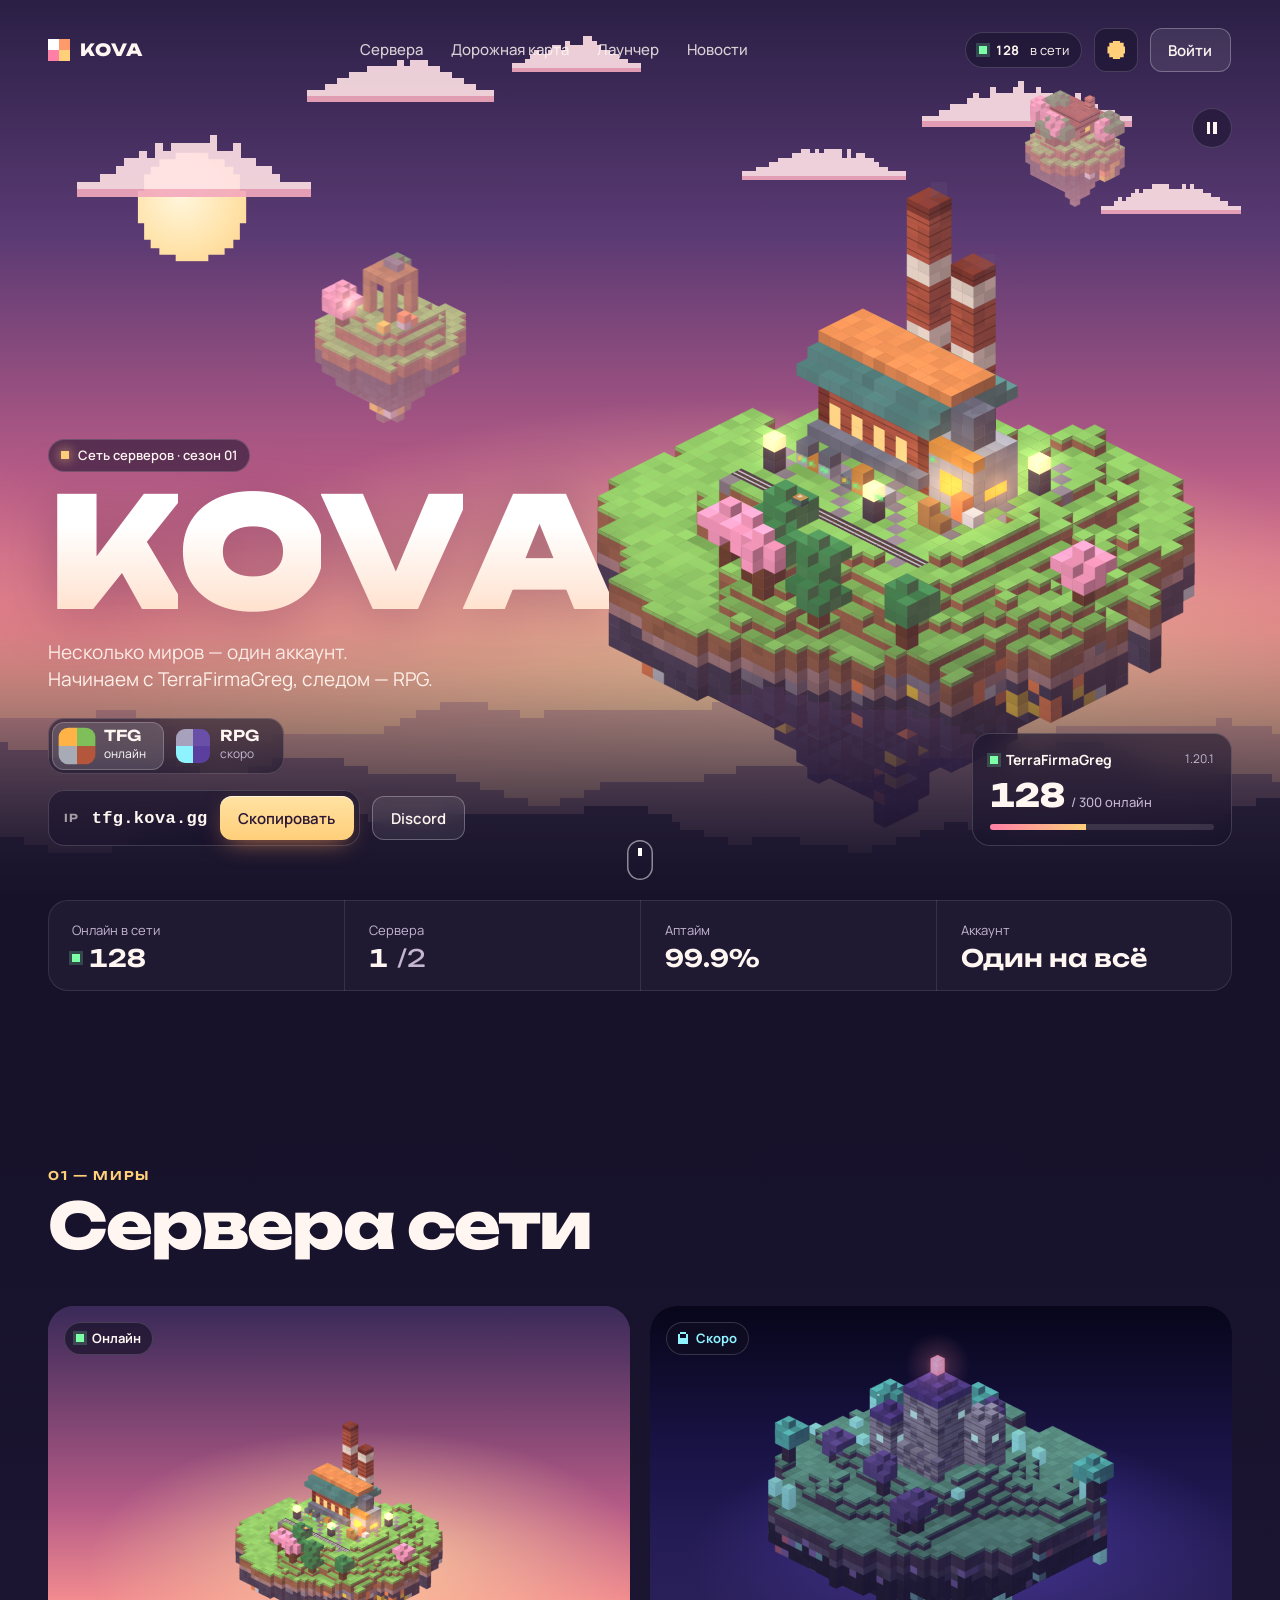
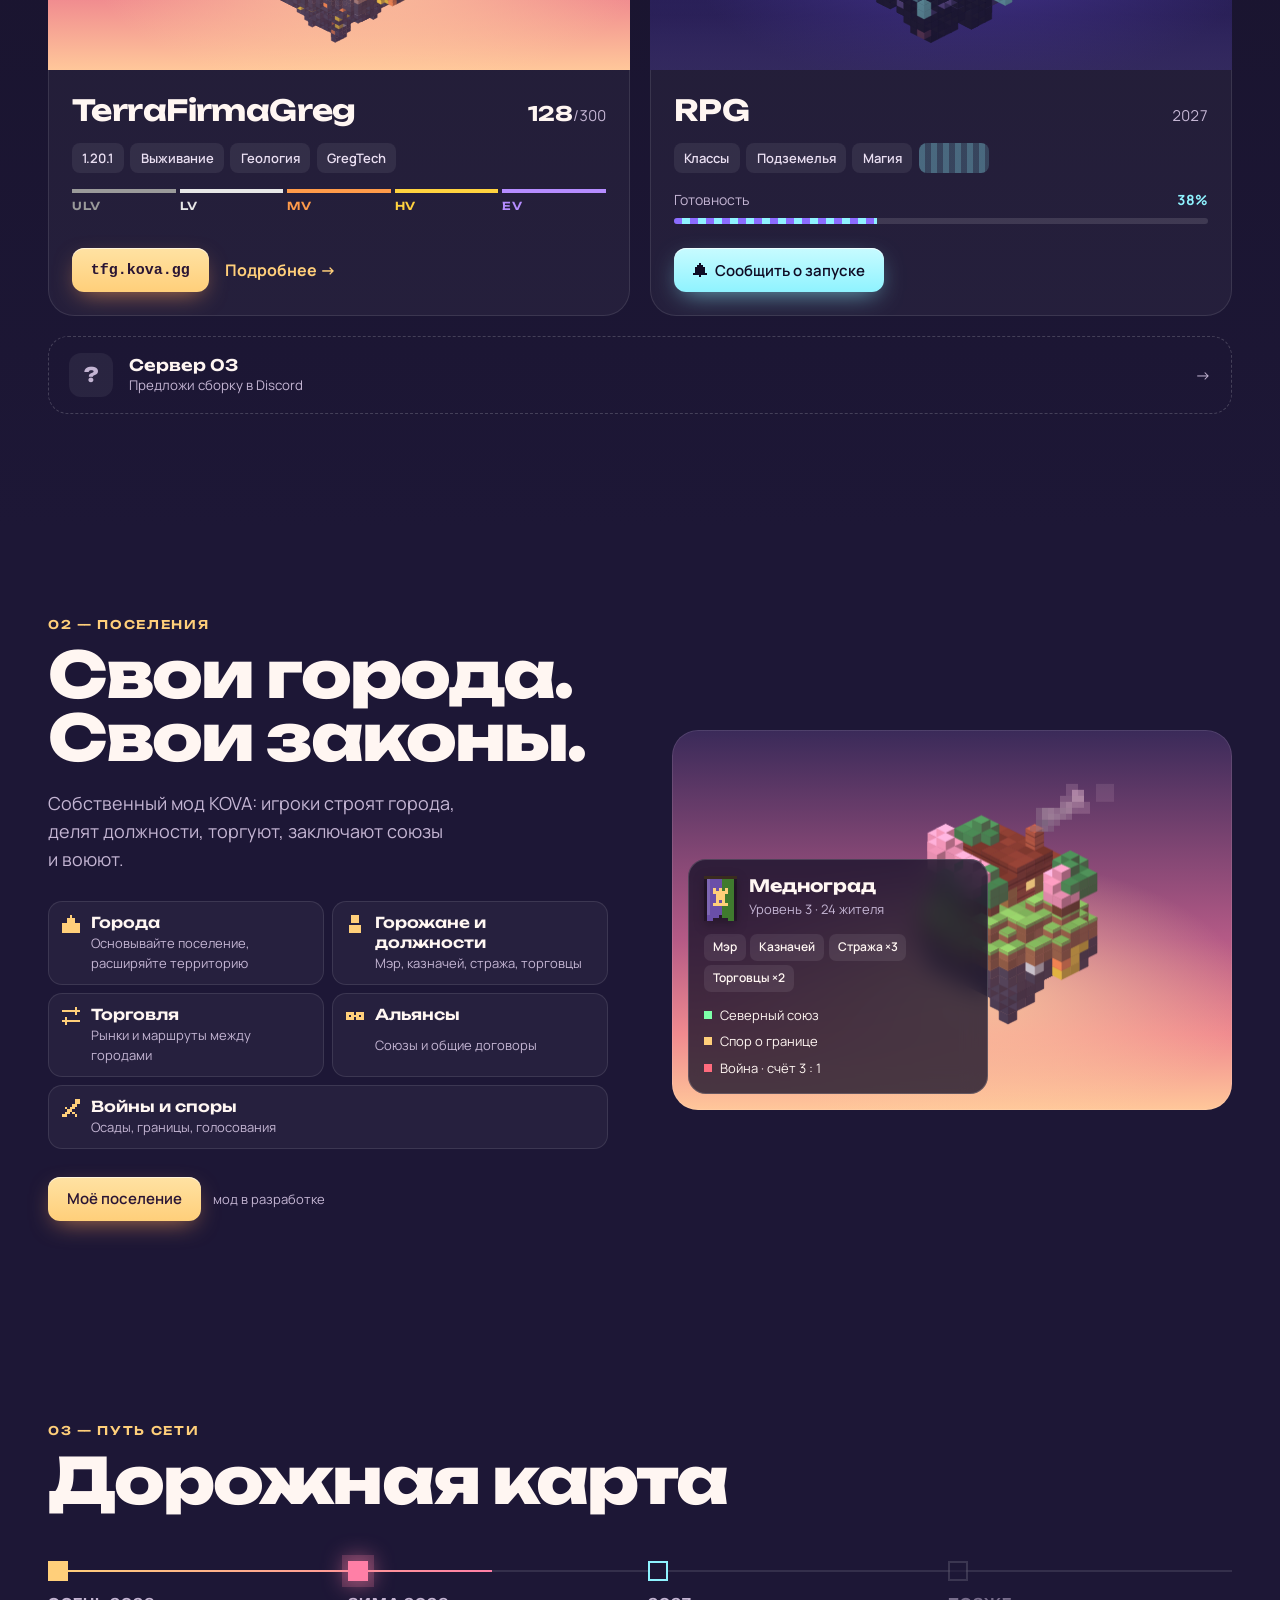
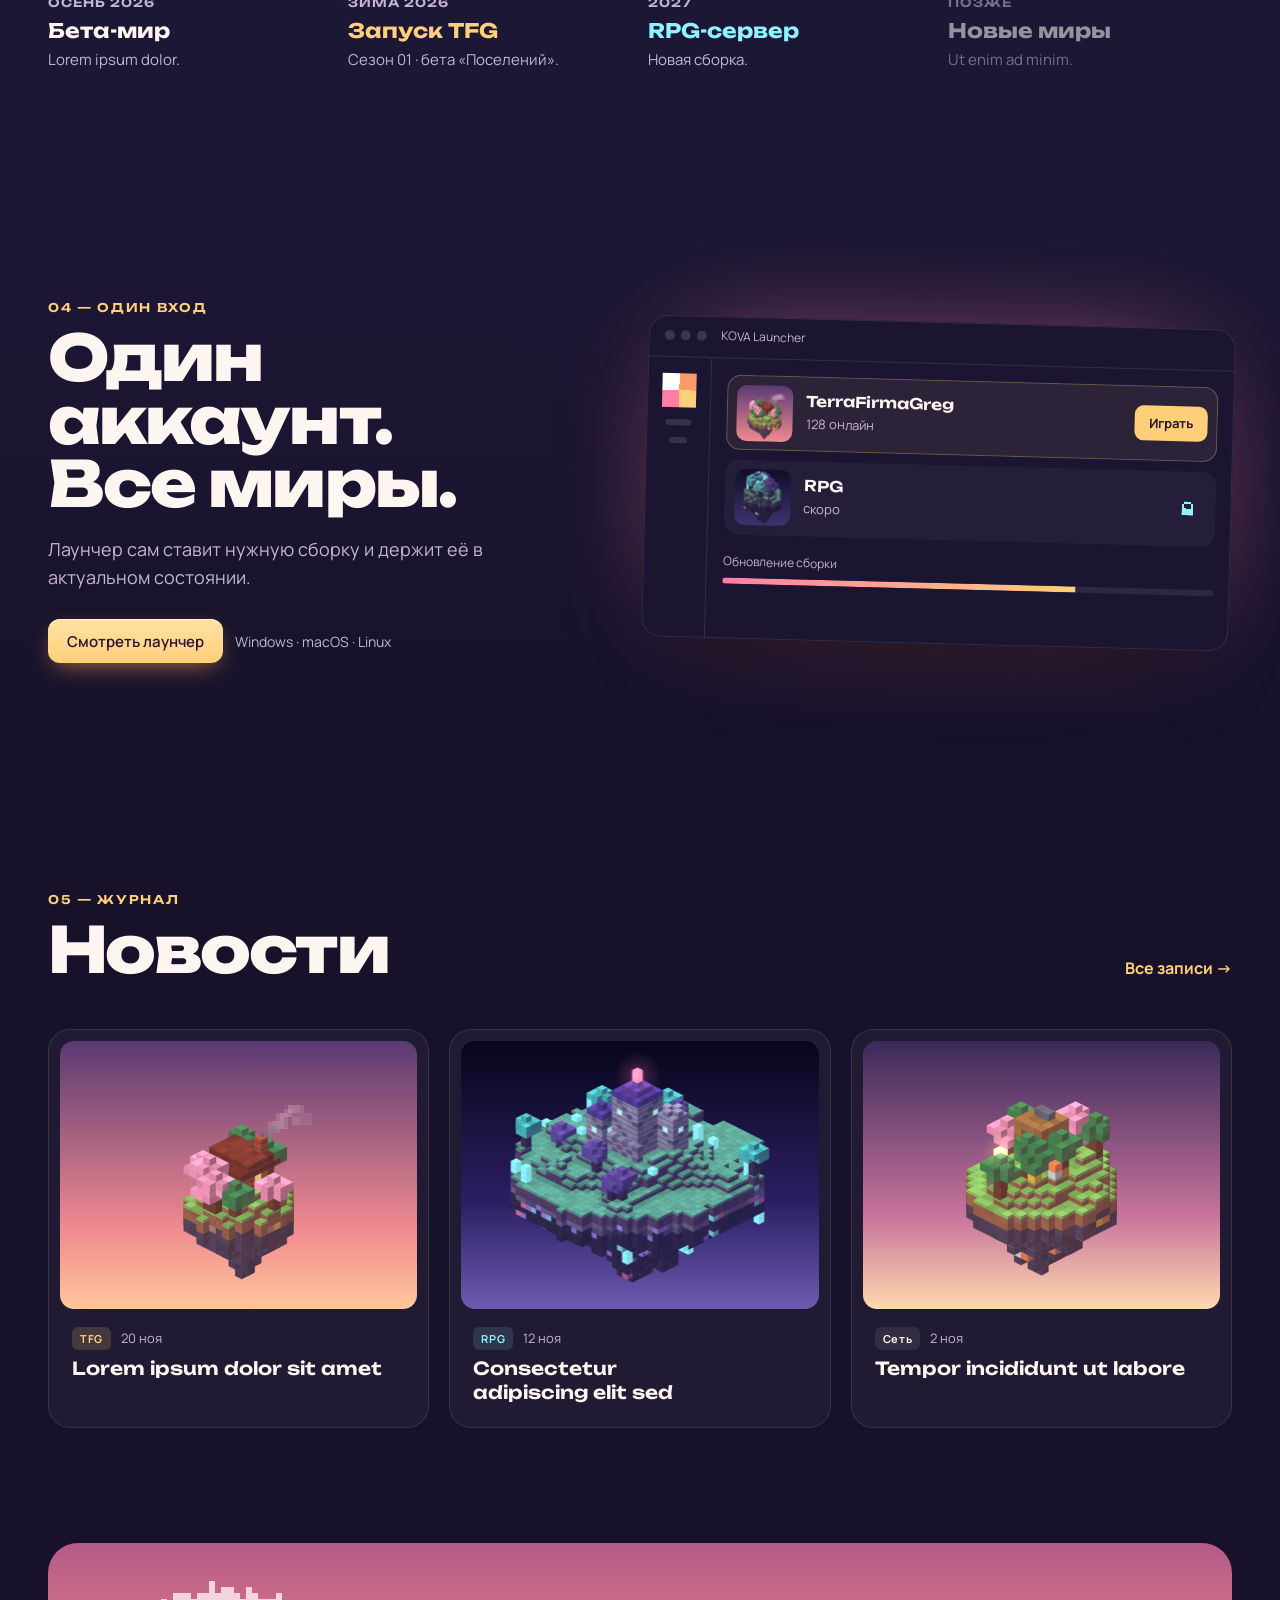
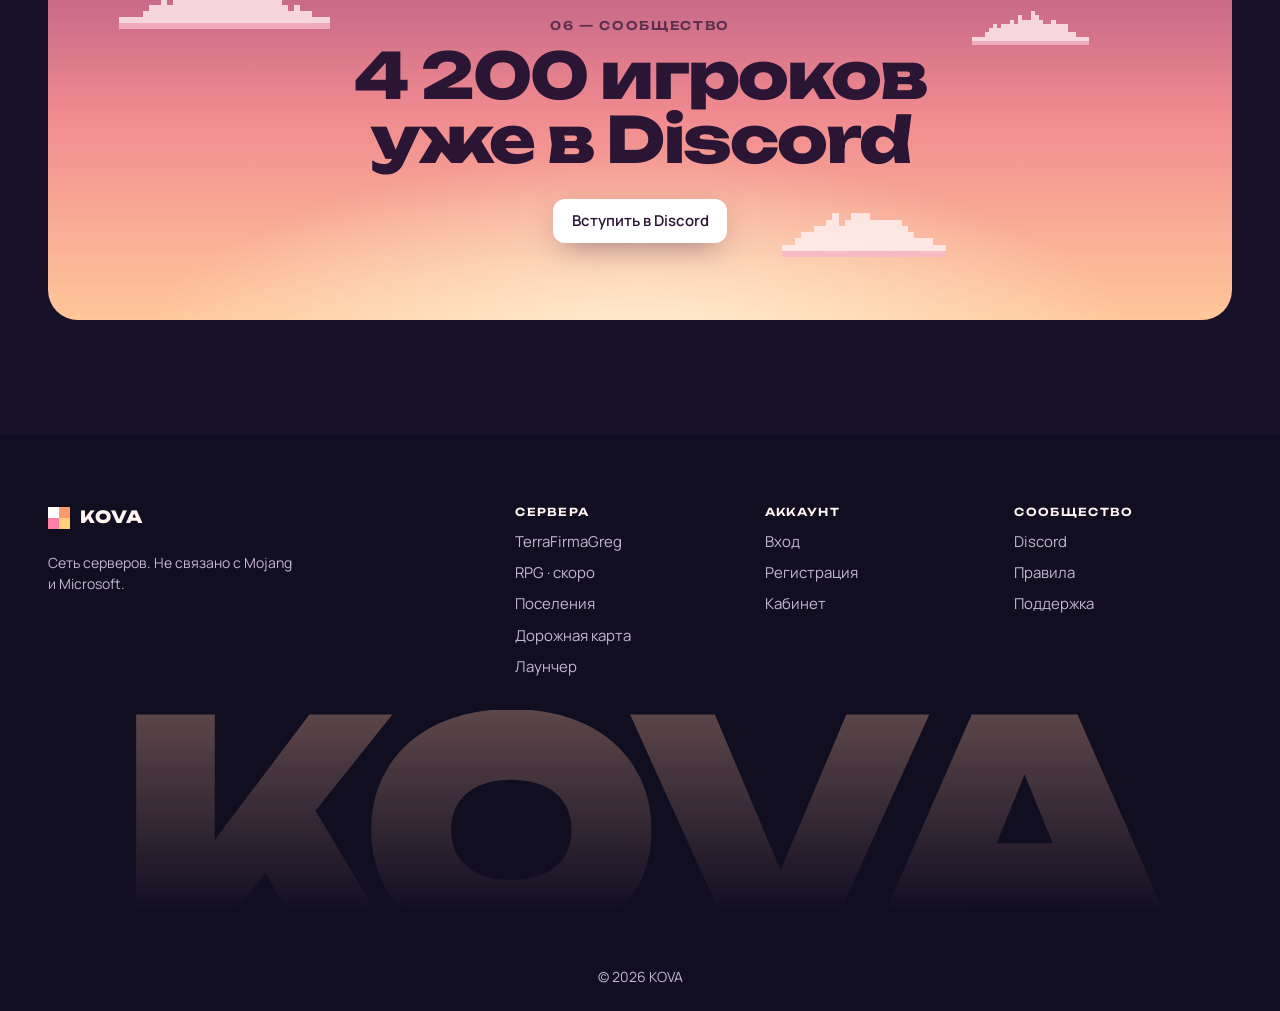
==== commit 01fc6a7c: "Remove balance/currency; add compact settlements section, cabinet city card, launcher city widget (v" ====
--- a/index.html
+++ b/index.html
@@ -9,7 +9,7 @@
 <script>try{var w=localStorage.getItem("kova.world");if(w==="rpg"){document.documentElement.dataset.server="rpg"}}catch(e){}</script>
 <link rel="icon" href="data:image/svg+xml,%3Csvg xmlns=%22http://www.w3.org/2000/svg%22 viewBox=%220 0 2 2%22 shape-rendering=%22crispEdges%22%3E%3Crect width=%221%22 height=%221%22 fill=%22%23ffcf7a%22/%3E%3Crect x=%221%22 width=%221%22 height=%221%22 fill=%22%23ff7fa6%22/%3E%3Crect y=%221%22 width=%221%22 height=%221%22 fill=%22%23fff%22/%3E%3Crect x=%221%22 y=%221%22 width=%221%22 height=%221%22 fill=%22%23ff9b6b%22/%3E%3C/svg%3E">
 <link rel="preconnect" href="https://fonts.googleapis.com"><link rel="preconnect" href="https://fonts.gstatic.com" crossorigin><link href="https://fonts.googleapis.com/css2?family=Unbounded:wght@400;500;600;800;900&family=Manrope:wght@400;500;600;700&display=swap" rel="stylesheet">
-<link rel="stylesheet" href="style.css?v=9">
+<link rel="stylesheet" href="style.css?v=10">
 <link rel="expect" href="#main" blocking="render">
 </head>
 <body>
@@ -138,13 +138,33 @@
   </div>
 </section>
 
+<section id="cities" class="cities" aria-labelledby="cities-title">
+  <div class="wrap cities-grid">
+    <div class="reveal">
+      <p class="kicker">02 — Поселения</p>
+      <h2 id="cities-title">Свои города.<br>Свои законы.</h2>
+      <p class="sec-lede">Собственный мод KOVA: игроки строят города, делят должности, торгуют, заключают союзы и воюют.</p>
+      <ul class="feats"><li><span class="f-ico" aria-hidden="true" style="--m:url(&quot;data:image/svg+xml,%3Csvg xmlns='http://www.w3.org/2000/svg' viewBox='0 0 7 7' shape-rendering='crispEdges'%3E%3Cpath d='M3 0h1v1h1v2h2v4H0V3h2V1h1z'/%3E%3C/svg%3E&quot;)"></span><b>Города</b><span>Основывайте поселение, расширяйте территорию</span></li><li><span class="f-ico" aria-hidden="true" style="--m:url(&quot;data:image/svg+xml,%3Csvg xmlns='http://www.w3.org/2000/svg' viewBox='0 0 7 7' shape-rendering='crispEdges'%3E%3Cpath d='M2 0h3v3H2zM1 4h5v3H1z'/%3E%3C/svg%3E&quot;)"></span><b>Горожане и должности</b><span>Мэр, казначей, стража, торговцы</span></li><li><span class="f-ico" aria-hidden="true" style="--m:url(&quot;data:image/svg+xml,%3Csvg xmlns='http://www.w3.org/2000/svg' viewBox='0 0 7 7' shape-rendering='crispEdges'%3E%3Cpath d='M0 1h5V0h1v1h1v1H6v1H5V2H0zm2 3v1h5v1H2v1H1V6H0V5h1V4z'/%3E%3C/svg%3E&quot;)"></span><b>Торговля</b><span>Рынки и маршруты между городами</span></li><li><span class="f-ico" aria-hidden="true" style="--m:url(&quot;data:image/svg+xml,%3Csvg xmlns='http://www.w3.org/2000/svg' viewBox='0 0 7 7' shape-rendering='crispEdges'%3E%3Cpath d='M0 2h3v1H1v1h2v1H0zm4 0h3v3H4V4h2V3H4zM2 3h3v1H2z'/%3E%3C/svg%3E&quot;)"></span><b>Альянсы</b><span>Союзы и общие договоры</span></li><li><span class="f-ico" aria-hidden="true" style="--m:url(&quot;data:image/svg+xml,%3Csvg xmlns='http://www.w3.org/2000/svg' viewBox='0 0 7 7' shape-rendering='crispEdges'%3E%3Cpath d='M5 0h2v2H6v1H5v1H4v1h1v1h1v1H5V6H4V5H3v1H2v1H0V6h1V5h1V4H1V3h1v1h1V3h1V2h1z'/%3E%3C/svg%3E&quot;)"></span><b>Войны и споры</b><span>Осады, границы, голосования</span></li></ul>
+      <div class="cta-row" style="margin-top:1.75rem"><a class="btn btn-sun" href="cabinet/#city">Моё поселение</a><span class="pill-dev">мод в разработке</span></div>
+    </div>
+    <div class="city-demo reveal" aria-label="Пример поселения">
+      <div class="cd-art" aria-hidden="true"><canvas class="cd-isle" data-kind="house"></canvas></div>
+      <div class="cd-card">
+        <div class="cd-top"><canvas class="banner" data-banner="Медноград" aria-hidden="true"></canvas><span><b>Медноград</b><small>Уровень 3 · 24 жителя</small></span></div>
+        <ul class="cd-roles"><li>Мэр</li><li>Казначей</li><li>Стража ×3</li><li>Торговцы ×2</li></ul>
+        <ul class="cd-rel"><li><span class="dot-ok" aria-hidden="true"></span>Северный союз</li><li><span class="dot-warn" aria-hidden="true"></span>Спор о границе</li><li><span class="dot-war" aria-hidden="true"></span>Война · счёт 3 : 1</li></ul>
+      </div>
+    </div>
+  </div>
+</section>
+
 <section id="road" class="road" aria-labelledby="road-title">
   <div class="wrap">
-    <div class="sec-head reveal"><p class="kicker">02 — Путь сети</p><h2 id="road-title">Дорожная карта</h2></div>
+    <div class="sec-head reveal"><p class="kicker">03 — Путь сети</p><h2 id="road-title">Дорожная карта</h2></div>
     <ol class="track">
       <li class="done"><span class="node" aria-hidden="true"></span><time>Осень 2026</time><b>Бета-мир</b><span>Lorem ipsum dolor.</span></li>
-      <li class="now"><span class="node" aria-hidden="true"></span><time>Зима 2026</time><b>Запуск TFG</b><span>Сезон 01.</span></li>
-      <li class="next"><span class="node" aria-hidden="true"></span><time>2027</time><b>RPG-сервер</b><span>Sed do eiusmod.</span></li>
+      <li class="now"><span class="node" aria-hidden="true"></span><time>Зима 2026</time><b>Запуск TFG</b><span>Сезон 01 · бета «Поселений».</span></li>
+      <li class="next"><span class="node" aria-hidden="true"></span><time>2027</time><b>RPG-сервер</b><span>Новая сборка.</span></li>
       <li class="far"><span class="node" aria-hidden="true"></span><time>Позже</time><b>Новые миры</b><span>Ut enim ad minim.</span></li>
     </ol>
   </div>
@@ -153,7 +173,7 @@
 <section id="account" class="account" aria-labelledby="acc-title">
   <div class="wrap acc-grid">
     <div class="acc-copy reveal">
-      <p class="kicker">03 — Один вход</p>
+      <p class="kicker">04 — Один вход</p>
       <h2 id="acc-title">Один аккаунт.<br>Все миры.</h2>
       <p class="sec-lede">Лаунчер сам ставит нужную сборку и держит её в актуальном состоянии.</p>
       <div class="cta-row"><a class="btn btn-sun" href="launcher/">Смотреть лаунчер</a><span class="muted small">Windows · macOS · Linux</span></div>
@@ -174,7 +194,7 @@
 
 <section id="news" class="news" aria-labelledby="news-title">
   <div class="wrap">
-    <div class="sec-head row reveal"><div><p class="kicker">04 — Журнал</p><h2 id="news-title">Новости</h2></div><a class="link" href="#">Все записи →</a></div>
+    <div class="sec-head row reveal"><div><p class="kicker">05 — Журнал</p><h2 id="news-title">Новости</h2></div><a class="link" href="#">Все записи →</a></div>
     <div class="cards">
       <article class="card reveal"><canvas class="thumb" data-seed="21"></canvas><p class="card-meta"><span class="tag tag-tfg">TFG</span><time datetime="2026-11-20">20 ноя</time></p><h3><a href="#">Lorem ipsum dolor sit amet</a></h3></article>
       <article class="card reveal"><canvas class="thumb" data-seed="5" data-kind="rpg"></canvas><p class="card-meta"><span class="tag tag-rpg">RPG</span><time datetime="2026-11-12">12 ноя</time></p><h3><a href="#">Consectetur adipiscing elit sed</a></h3></article>
@@ -187,7 +207,7 @@
   <div class="wrap">
     <div class="dc reveal">
       <div class="dc-clouds" aria-hidden="true"></div>
-      <p class="kicker">05 — Сообщество</p>
+      <p class="kicker">06 — Сообщество</p>
       <h2 id="dc-title">4 200 игроков<br>уже в Discord</h2>
       <a class="btn btn-light" href="#">Вступить в Discord</a>
     </div>
@@ -199,7 +219,7 @@
   <div class="wrap foot-in">
     <div class="foot-cols">
       <div><p class="brand"><span class="brand-mark" aria-hidden="true"></span><span translate="no">KOVA</span></p><p class="muted small">Сеть серверов. Не связано с Mojang и Microsoft.</p></div>
-      <nav aria-label="Сервера"><p class="fh">Сервера</p><a href="#servers">TerraFirmaGreg</a><a href="#servers">RPG · скоро</a><a href="launcher/">Лаунчер</a></nav>
+      <nav aria-label="Сервера"><p class="fh">Сервера</p><a href="#servers">TerraFirmaGreg</a><a href="#servers">RPG · скоро</a><a href="#cities">Поселения</a><a href="#road">Дорожная карта</a><a href="launcher/">Лаунчер</a></nav>
       <nav aria-label="Аккаунт"><p class="fh">Аккаунт</p><a href="login/">Вход</a><a href="register/">Регистрация</a><a href="cabinet/">Кабинет</a></nav>
       <nav aria-label="Сообщество"><p class="fh">Сообщество</p><a href="#">Discord</a><a href="#">Правила</a><a href="#">Поддержка</a></nav>
     </div>
@@ -207,7 +227,7 @@
     <p class="foot-copy muted small">© 2026 KOVA</p>
   </div>
 </footer>
-<script type="module" src="main.js?v=9"></script>
-<script type="module" src="copy.js?v=9"></script>
+<script type="module" src="main.js?v=10"></script>
+<script type="module" src="copy.js?v=10"></script>
 </body>
 </html>
--- a/style.css
+++ b/style.css
@@ -441,3 +441,31 @@
 .auth-nick { max-inline-size: 12ch; overflow: hidden; text-overflow: ellipsis; white-space: nowrap; }
 @media (max-width: 560px) { .auth-nick { display: none; } .auth-link.auth-on { padding-inline-end: .3rem; } }
 [data-server="rpg"] .nav nav a::after { background: var(--arcane); }
+
+/* ---------- settlements (compact home section) ---------- */
+.cities { padding-block: clamp(3.5rem, 7vw, 6rem); background: var(--night-2); }
+.cities-grid { display: grid; grid-template-columns: 1fr 1fr; gap: clamp(2rem, 5vw, 4.5rem); align-items: center; }
+.feats { display: grid; grid-template-columns: 1fr 1fr; gap: .5rem; margin: 0; padding: 0; list-style: none; }
+.feats li { display: grid; grid-template-columns: auto 1fr; column-gap: .7rem; padding: .75rem .85rem; border-radius: 14px; background: rgb(255 255 255 / .04); box-shadow: inset 0 0 0 1px var(--line); }
+.feats li:last-child { grid-column: 1 / -1; }
+.feats b { font: 600 .9375rem/1.3 var(--display); }
+.feats span:not(.f-ico) { grid-column: 2; font-size: .8125rem; color: var(--muted); }
+.f-ico { grid-row: span 2; width: 18px; height: 18px; margin-top: 2px; background: var(--sun); -webkit-mask: var(--m) center/contain no-repeat; mask: var(--m) center/contain no-repeat; }
+.pill-dev { font-size: .8125rem; color: var(--muted); }
+.city-demo { position: relative; display: grid; border-radius: 26px; overflow: hidden; min-block-size: 380px;
+  background: radial-gradient(80% 60% at 55% 70%, rgb(255 214 160 / .75), transparent 60%), linear-gradient(180deg, #3a2a59, #b45a86 55%, #f08a8f 80%, #ffc79a); box-shadow: inset 0 0 0 1px var(--line); }
+.cd-art canvas { position: absolute; inset: 0 0 18% 20%; width: 80%; height: 82%; }
+.cd-card { position: relative; align-self: end; justify-self: start; display: grid; gap: .8rem; width: min(300px, 100% - 2rem); margin: 1rem; padding: 1rem; border-radius: 18px; background: rgb(23 18 42 / .78); box-shadow: inset 0 0 0 1px var(--glass-line); backdrop-filter: blur(12px); }
+.cd-top, .lc-top { display: flex; align-items: center; gap: .75rem; }
+.cd-top b, .lc-top b { display: block; font: 700 1.0625rem var(--display); }
+.cd-top small, .lc-top small { color: var(--muted); font-size: .8125rem; }
+canvas.banner { width: 33px; height: 45px; image-rendering: pixelated; flex: none; filter: drop-shadow(0 4px 6px rgb(0 0 0 / .35)); }
+canvas.banner.big { width: 66px; height: 90px; }
+.cd-roles { display: flex; flex-wrap: wrap; gap: .3rem; margin: 0; padding: 0; list-style: none; }
+.cd-roles li { padding: .25rem .55rem; border-radius: 7px; font-size: .75rem; font-weight: 600; background: rgb(255 255 255 / .08); }
+.cd-rel { display: grid; gap: .4rem; margin: 0; padding: 0; list-style: none; font-size: .8125rem; }
+.cd-rel li { display: flex; align-items: center; gap: .5rem; }
+.dot-ok, .dot-warn, .dot-war, .dot-trade { width: 8px; height: 8px; flex: none; }
+.dot-ok { background: #7dffa8; } .dot-warn { background: var(--sun); } .dot-war { background: #ff6b7d; } .dot-trade { background: var(--arcane); }
+@media (max-width: 860px) { .cities-grid { grid-template-columns: 1fr; } .city-demo { min-block-size: 320px; } }
+@media (max-width: 480px) { .feats { grid-template-columns: 1fr; } }
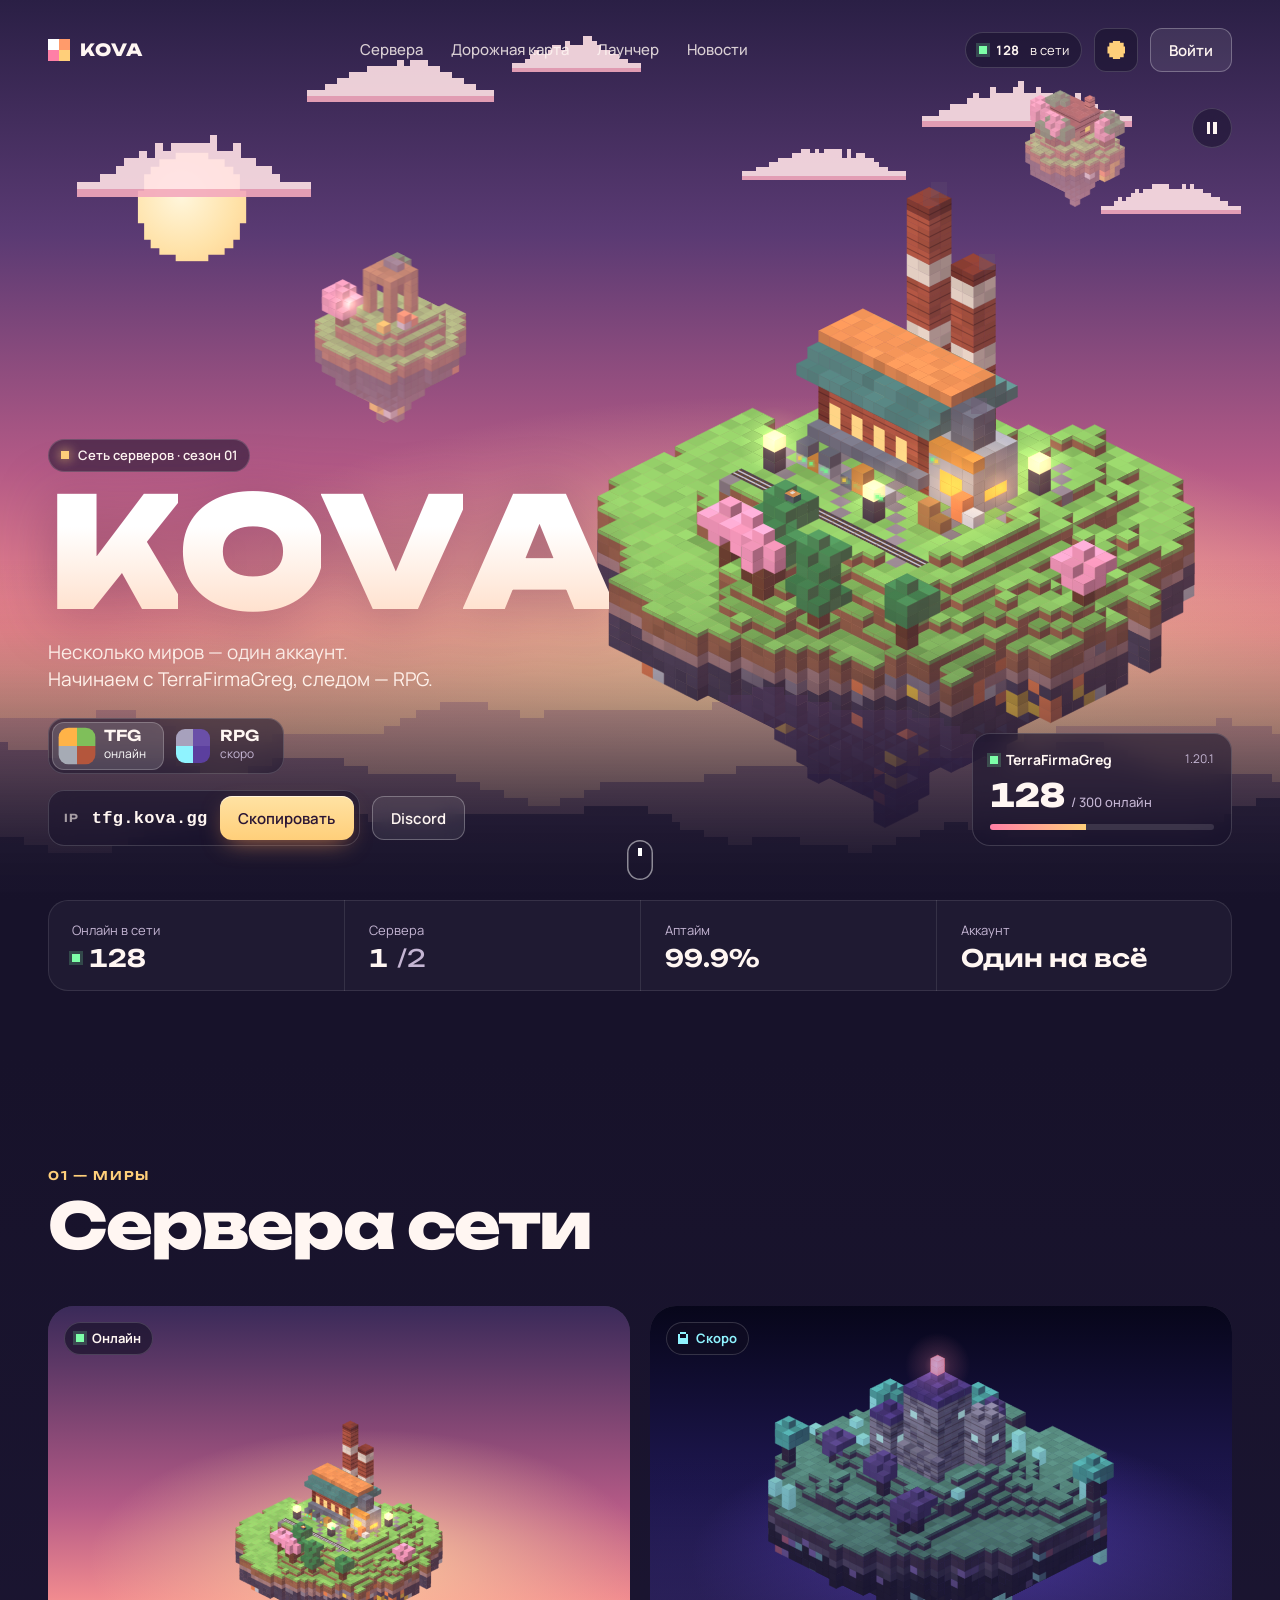
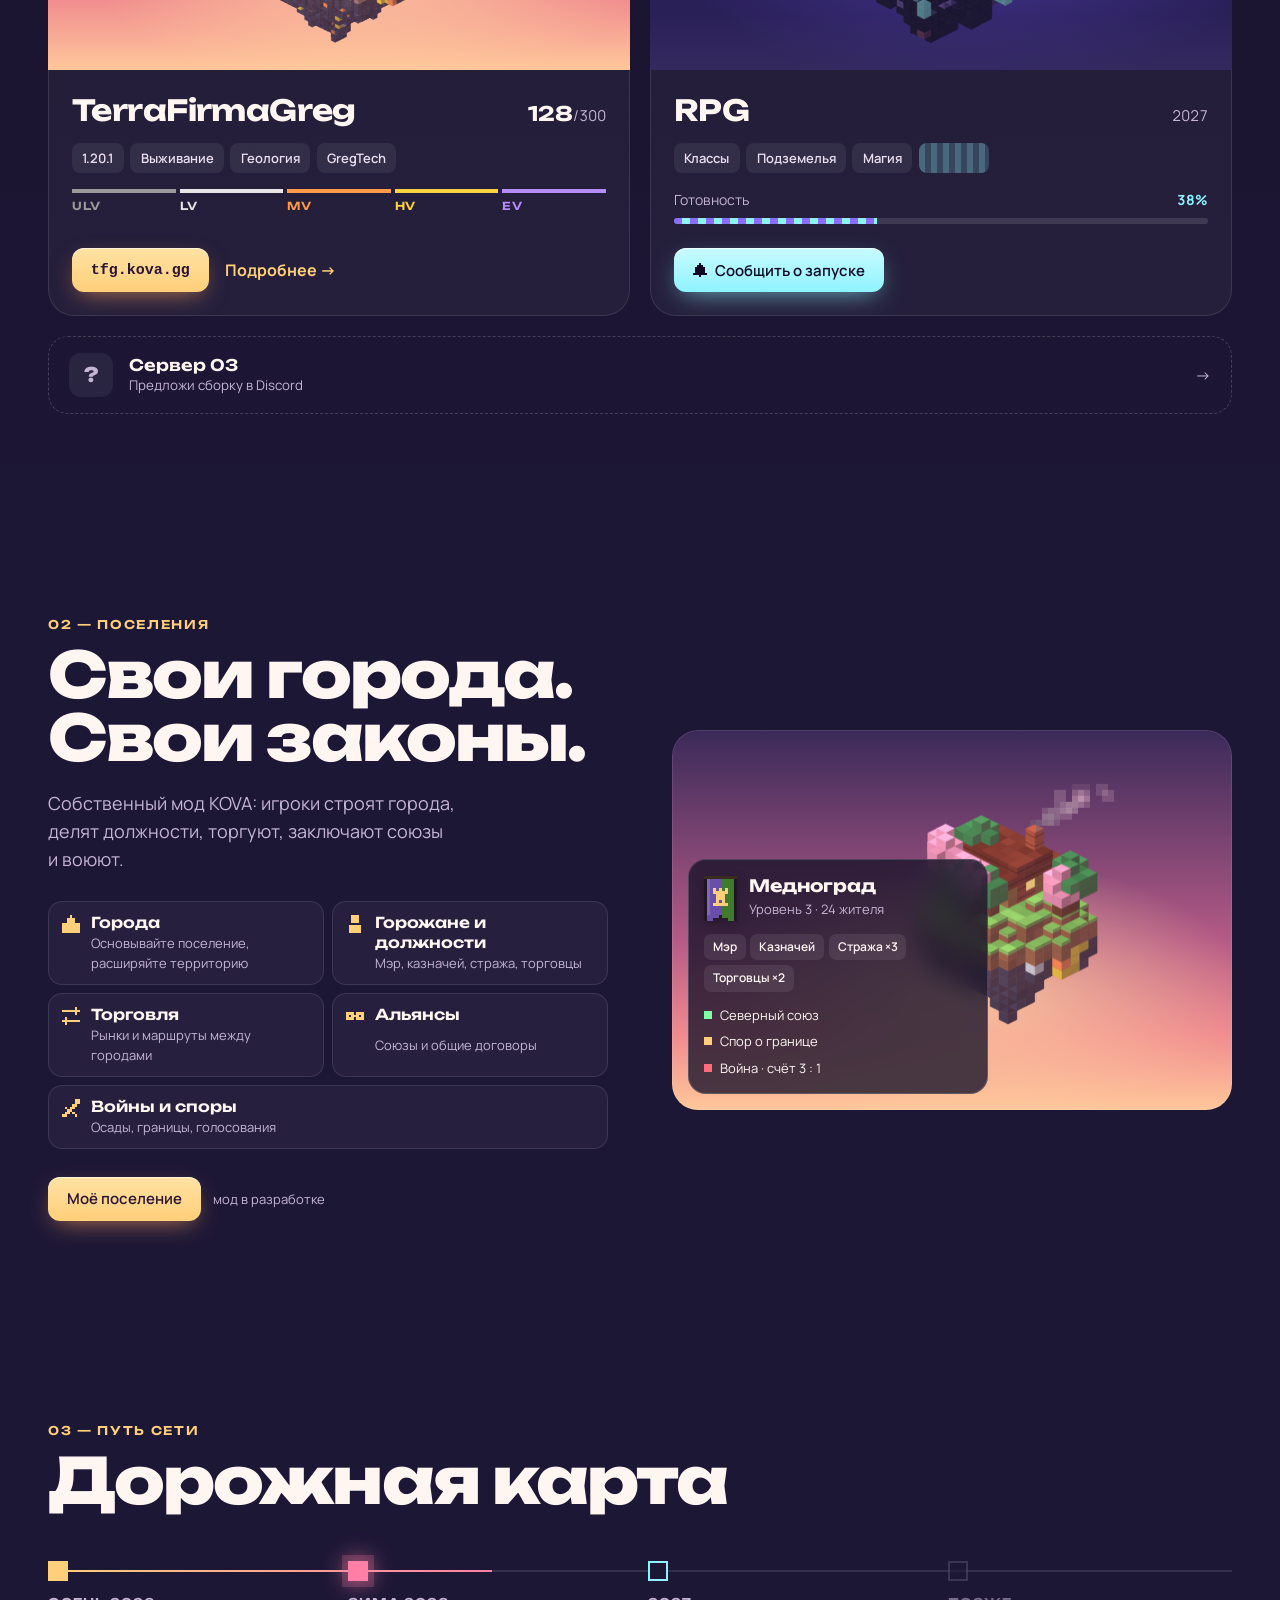
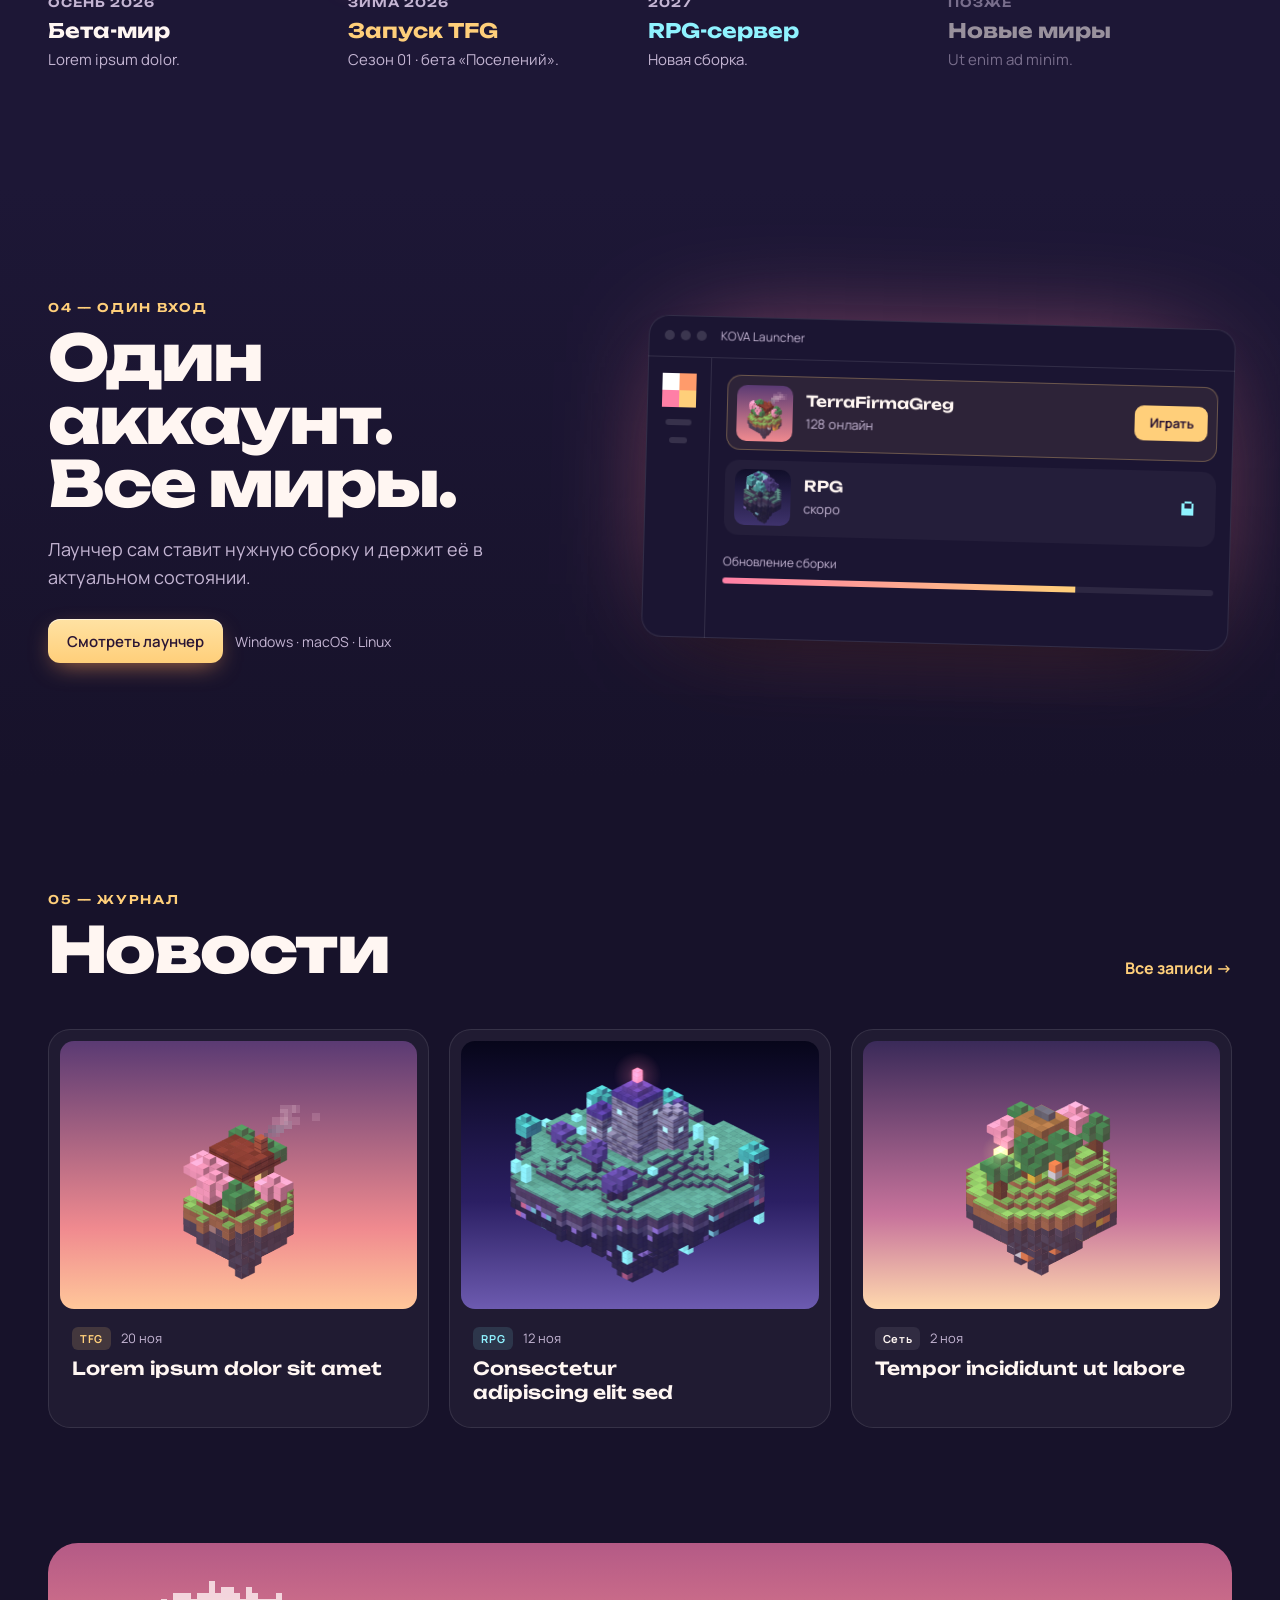
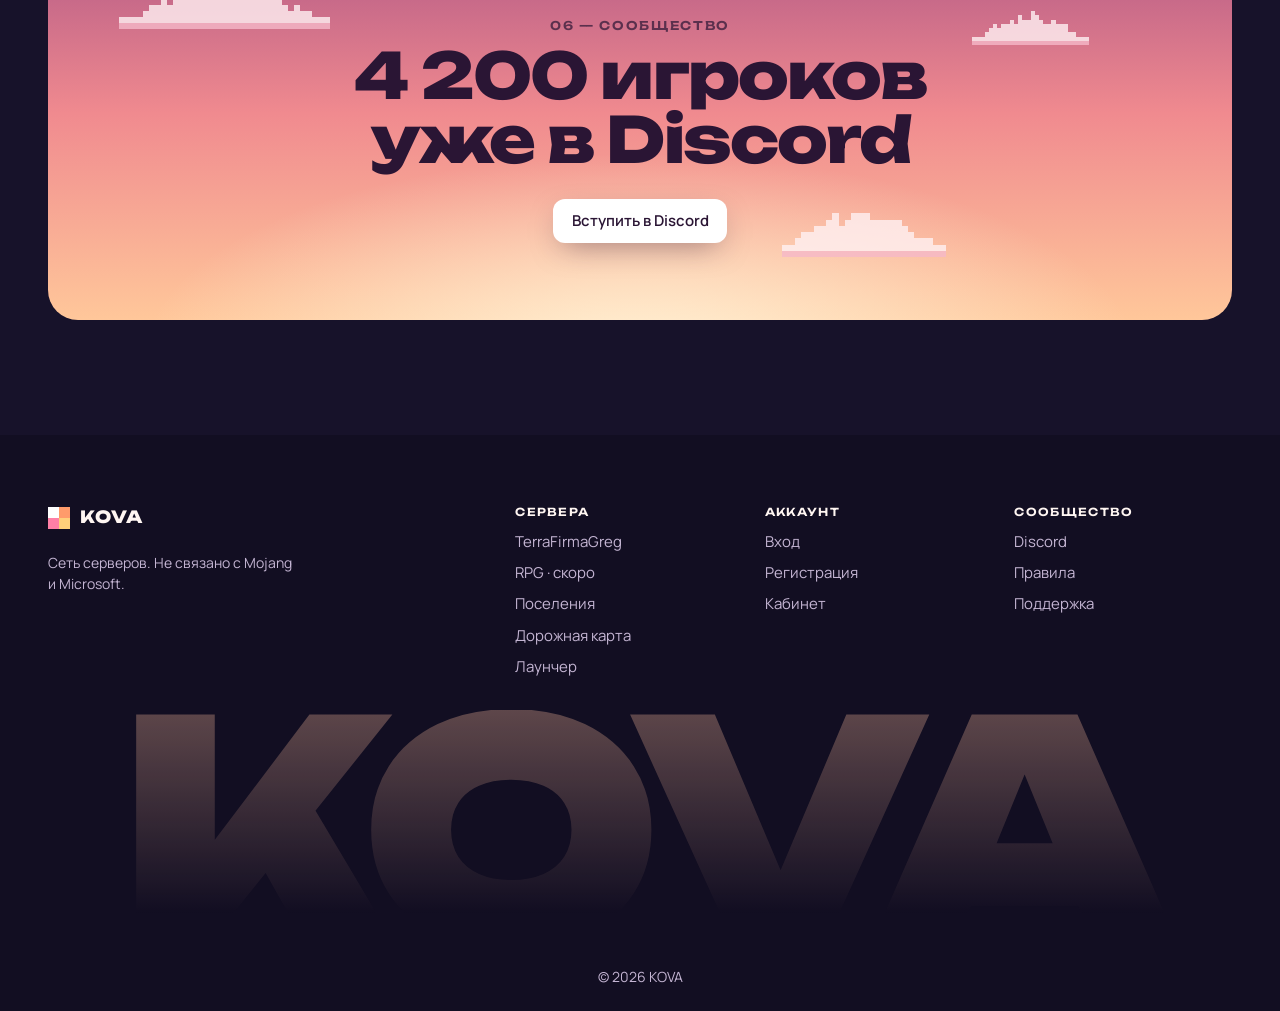
==== commit 10110273: "Cabinet: remove activity block, simplify settlement card (v=11)" ====
--- a/index.html
+++ b/index.html
@@ -9,7 +9,7 @@
 <script>try{var w=localStorage.getItem("kova.world");if(w==="rpg"){document.documentElement.dataset.server="rpg"}}catch(e){}</script>
 <link rel="icon" href="data:image/svg+xml,%3Csvg xmlns=%22http://www.w3.org/2000/svg%22 viewBox=%220 0 2 2%22 shape-rendering=%22crispEdges%22%3E%3Crect width=%221%22 height=%221%22 fill=%22%23ffcf7a%22/%3E%3Crect x=%221%22 width=%221%22 height=%221%22 fill=%22%23ff7fa6%22/%3E%3Crect y=%221%22 width=%221%22 height=%221%22 fill=%22%23fff%22/%3E%3Crect x=%221%22 y=%221%22 width=%221%22 height=%221%22 fill=%22%23ff9b6b%22/%3E%3C/svg%3E">
 <link rel="preconnect" href="https://fonts.googleapis.com"><link rel="preconnect" href="https://fonts.gstatic.com" crossorigin><link href="https://fonts.googleapis.com/css2?family=Unbounded:wght@400;500;600;800;900&family=Manrope:wght@400;500;600;700&display=swap" rel="stylesheet">
-<link rel="stylesheet" href="style.css?v=10">
+<link rel="stylesheet" href="style.css?v=11">
 <link rel="expect" href="#main" blocking="render">
 </head>
 <body>
@@ -227,7 +227,7 @@
     <p class="foot-copy muted small">© 2026 KOVA</p>
   </div>
 </footer>
-<script type="module" src="main.js?v=10"></script>
-<script type="module" src="copy.js?v=10"></script>
+<script type="module" src="main.js?v=11"></script>
+<script type="module" src="copy.js?v=11"></script>
 </body>
 </html>
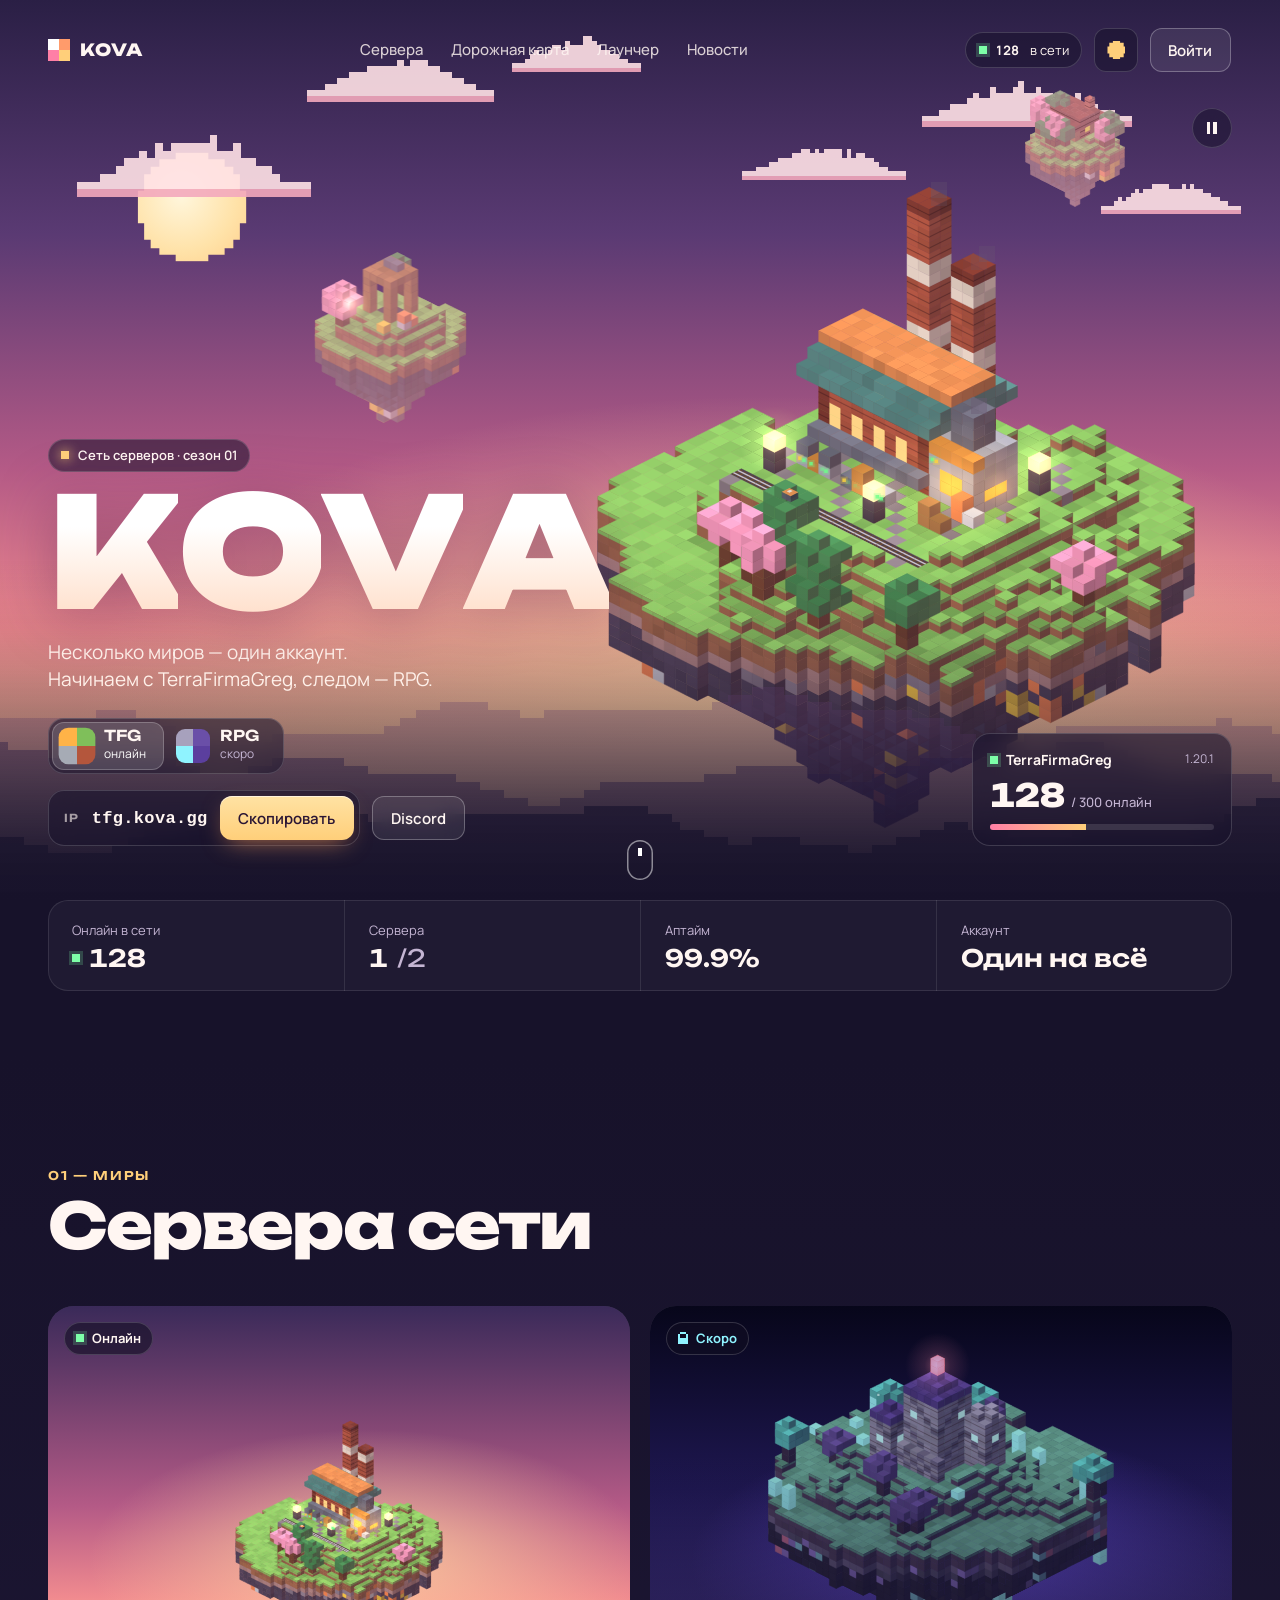
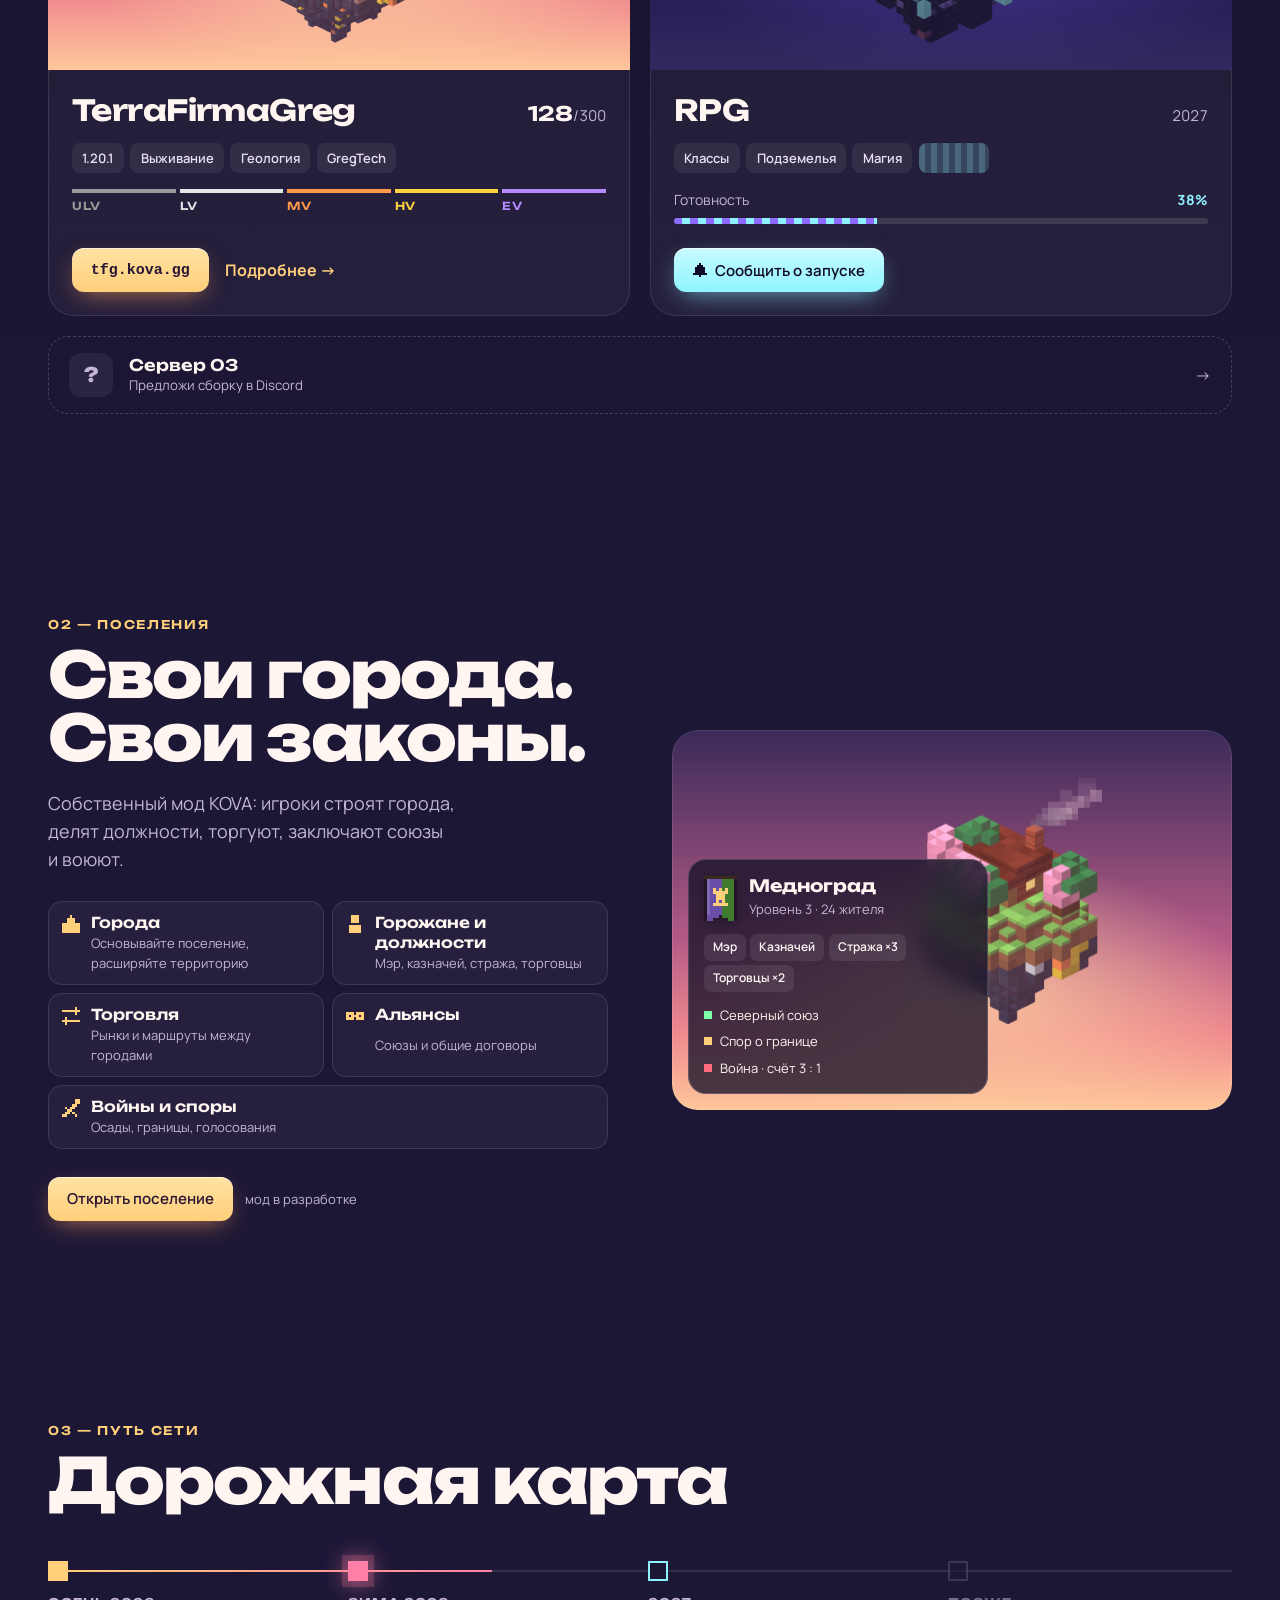
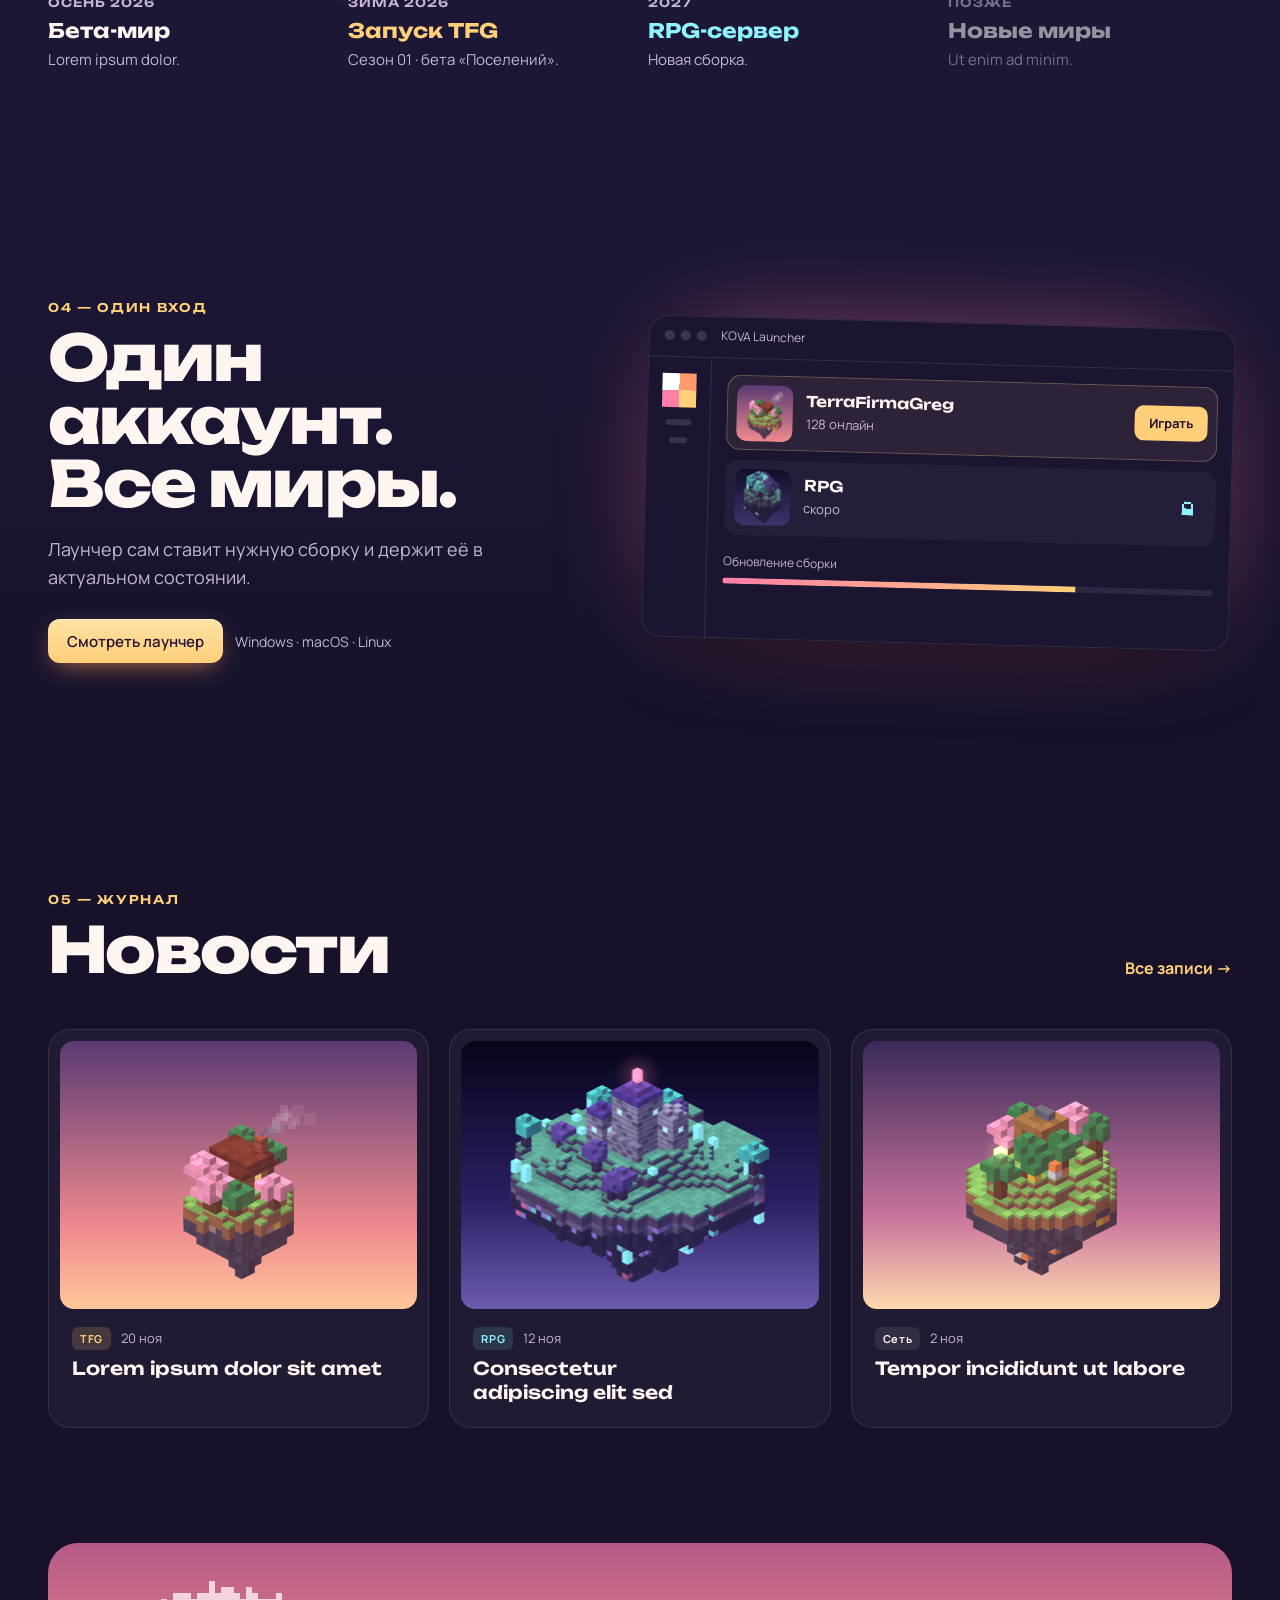
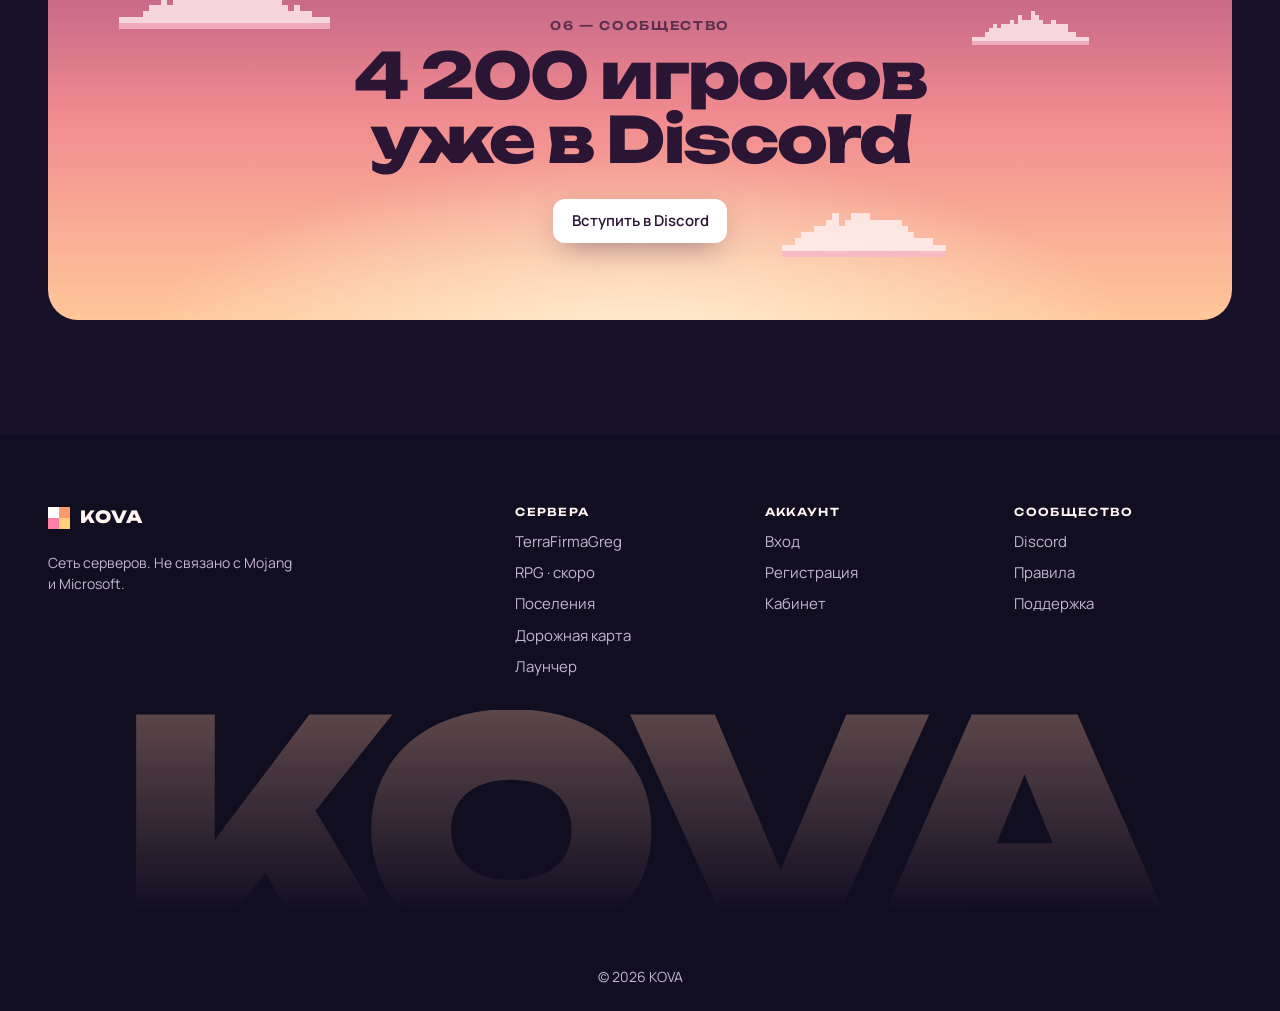
==== commit 54d7cff0: "Add role-based settlement page /settlement/ with demo role switcher; link from cabinet, home, launch" ====
--- a/index.html
+++ b/index.html
@@ -9,7 +9,7 @@
 <script>try{var w=localStorage.getItem("kova.world");if(w==="rpg"){document.documentElement.dataset.server="rpg"}}catch(e){}</script>
 <link rel="icon" href="data:image/svg+xml,%3Csvg xmlns=%22http://www.w3.org/2000/svg%22 viewBox=%220 0 2 2%22 shape-rendering=%22crispEdges%22%3E%3Crect width=%221%22 height=%221%22 fill=%22%23ffcf7a%22/%3E%3Crect x=%221%22 width=%221%22 height=%221%22 fill=%22%23ff7fa6%22/%3E%3Crect y=%221%22 width=%221%22 height=%221%22 fill=%22%23fff%22/%3E%3Crect x=%221%22 y=%221%22 width=%221%22 height=%221%22 fill=%22%23ff9b6b%22/%3E%3C/svg%3E">
 <link rel="preconnect" href="https://fonts.googleapis.com"><link rel="preconnect" href="https://fonts.gstatic.com" crossorigin><link href="https://fonts.googleapis.com/css2?family=Unbounded:wght@400;500;600;800;900&family=Manrope:wght@400;500;600;700&display=swap" rel="stylesheet">
-<link rel="stylesheet" href="style.css?v=11">
+<link rel="stylesheet" href="style.css?v=12">
 <link rel="expect" href="#main" blocking="render">
 </head>
 <body>
@@ -145,7 +145,7 @@
       <h2 id="cities-title">Свои города.<br>Свои законы.</h2>
       <p class="sec-lede">Собственный мод KOVA: игроки строят города, делят должности, торгуют, заключают союзы и воюют.</p>
       <ul class="feats"><li><span class="f-ico" aria-hidden="true" style="--m:url(&quot;data:image/svg+xml,%3Csvg xmlns='http://www.w3.org/2000/svg' viewBox='0 0 7 7' shape-rendering='crispEdges'%3E%3Cpath d='M3 0h1v1h1v2h2v4H0V3h2V1h1z'/%3E%3C/svg%3E&quot;)"></span><b>Города</b><span>Основывайте поселение, расширяйте территорию</span></li><li><span class="f-ico" aria-hidden="true" style="--m:url(&quot;data:image/svg+xml,%3Csvg xmlns='http://www.w3.org/2000/svg' viewBox='0 0 7 7' shape-rendering='crispEdges'%3E%3Cpath d='M2 0h3v3H2zM1 4h5v3H1z'/%3E%3C/svg%3E&quot;)"></span><b>Горожане и должности</b><span>Мэр, казначей, стража, торговцы</span></li><li><span class="f-ico" aria-hidden="true" style="--m:url(&quot;data:image/svg+xml,%3Csvg xmlns='http://www.w3.org/2000/svg' viewBox='0 0 7 7' shape-rendering='crispEdges'%3E%3Cpath d='M0 1h5V0h1v1h1v1H6v1H5V2H0zm2 3v1h5v1H2v1H1V6H0V5h1V4z'/%3E%3C/svg%3E&quot;)"></span><b>Торговля</b><span>Рынки и маршруты между городами</span></li><li><span class="f-ico" aria-hidden="true" style="--m:url(&quot;data:image/svg+xml,%3Csvg xmlns='http://www.w3.org/2000/svg' viewBox='0 0 7 7' shape-rendering='crispEdges'%3E%3Cpath d='M0 2h3v1H1v1h2v1H0zm4 0h3v3H4V4h2V3H4zM2 3h3v1H2z'/%3E%3C/svg%3E&quot;)"></span><b>Альянсы</b><span>Союзы и общие договоры</span></li><li><span class="f-ico" aria-hidden="true" style="--m:url(&quot;data:image/svg+xml,%3Csvg xmlns='http://www.w3.org/2000/svg' viewBox='0 0 7 7' shape-rendering='crispEdges'%3E%3Cpath d='M5 0h2v2H6v1H5v1H4v1h1v1h1v1H5V6H4V5H3v1H2v1H0V6h1V5h1V4H1V3h1v1h1V3h1V2h1z'/%3E%3C/svg%3E&quot;)"></span><b>Войны и споры</b><span>Осады, границы, голосования</span></li></ul>
-      <div class="cta-row" style="margin-top:1.75rem"><a class="btn btn-sun" href="cabinet/#city">Моё поселение</a><span class="pill-dev">мод в разработке</span></div>
+      <div class="cta-row" style="margin-top:1.75rem"><a class="btn btn-sun" href="settlement/">Открыть поселение</a><span class="pill-dev">мод в разработке</span></div>
     </div>
     <div class="city-demo reveal" aria-label="Пример поселения">
       <div class="cd-art" aria-hidden="true"><canvas class="cd-isle" data-kind="house"></canvas></div>
@@ -227,7 +227,7 @@
     <p class="foot-copy muted small">© 2026 KOVA</p>
   </div>
 </footer>
-<script type="module" src="main.js?v=11"></script>
-<script type="module" src="copy.js?v=11"></script>
+<script type="module" src="main.js?v=12"></script>
+<script type="module" src="copy.js?v=12"></script>
 </body>
 </html>
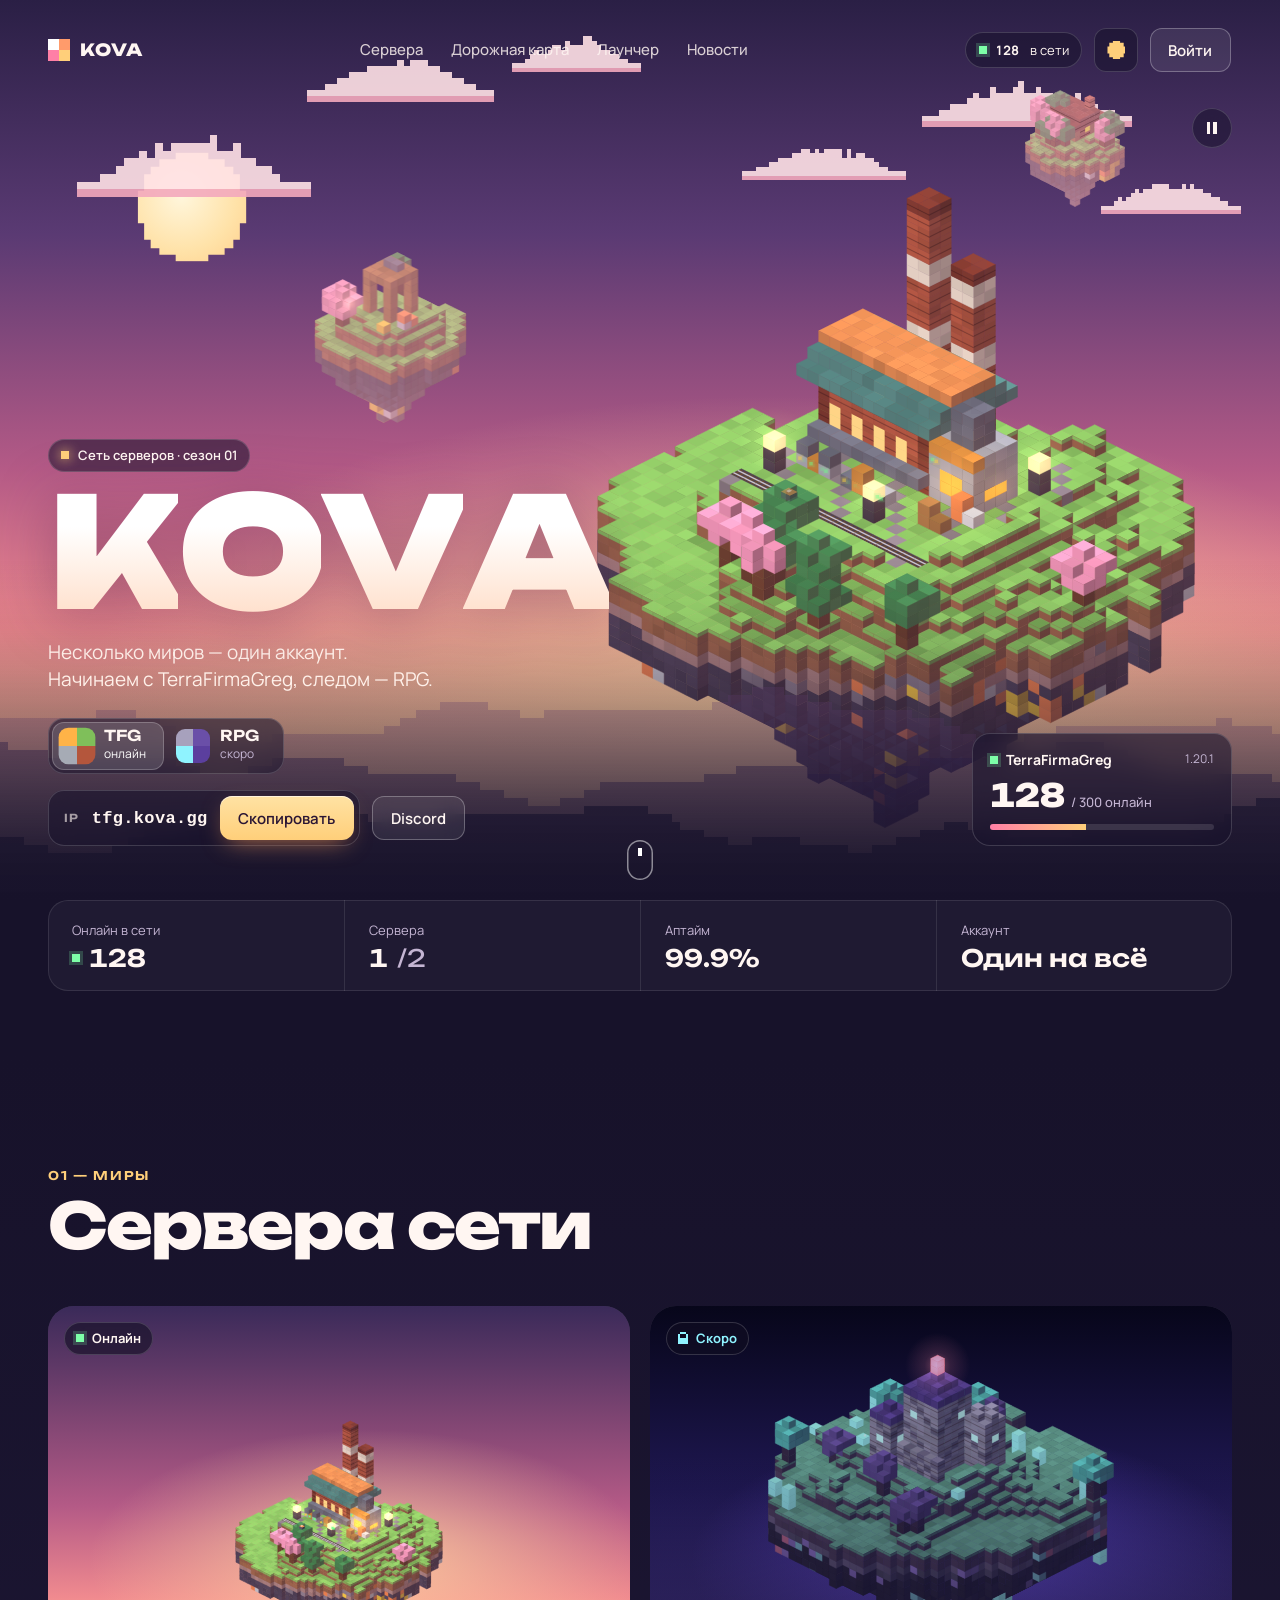
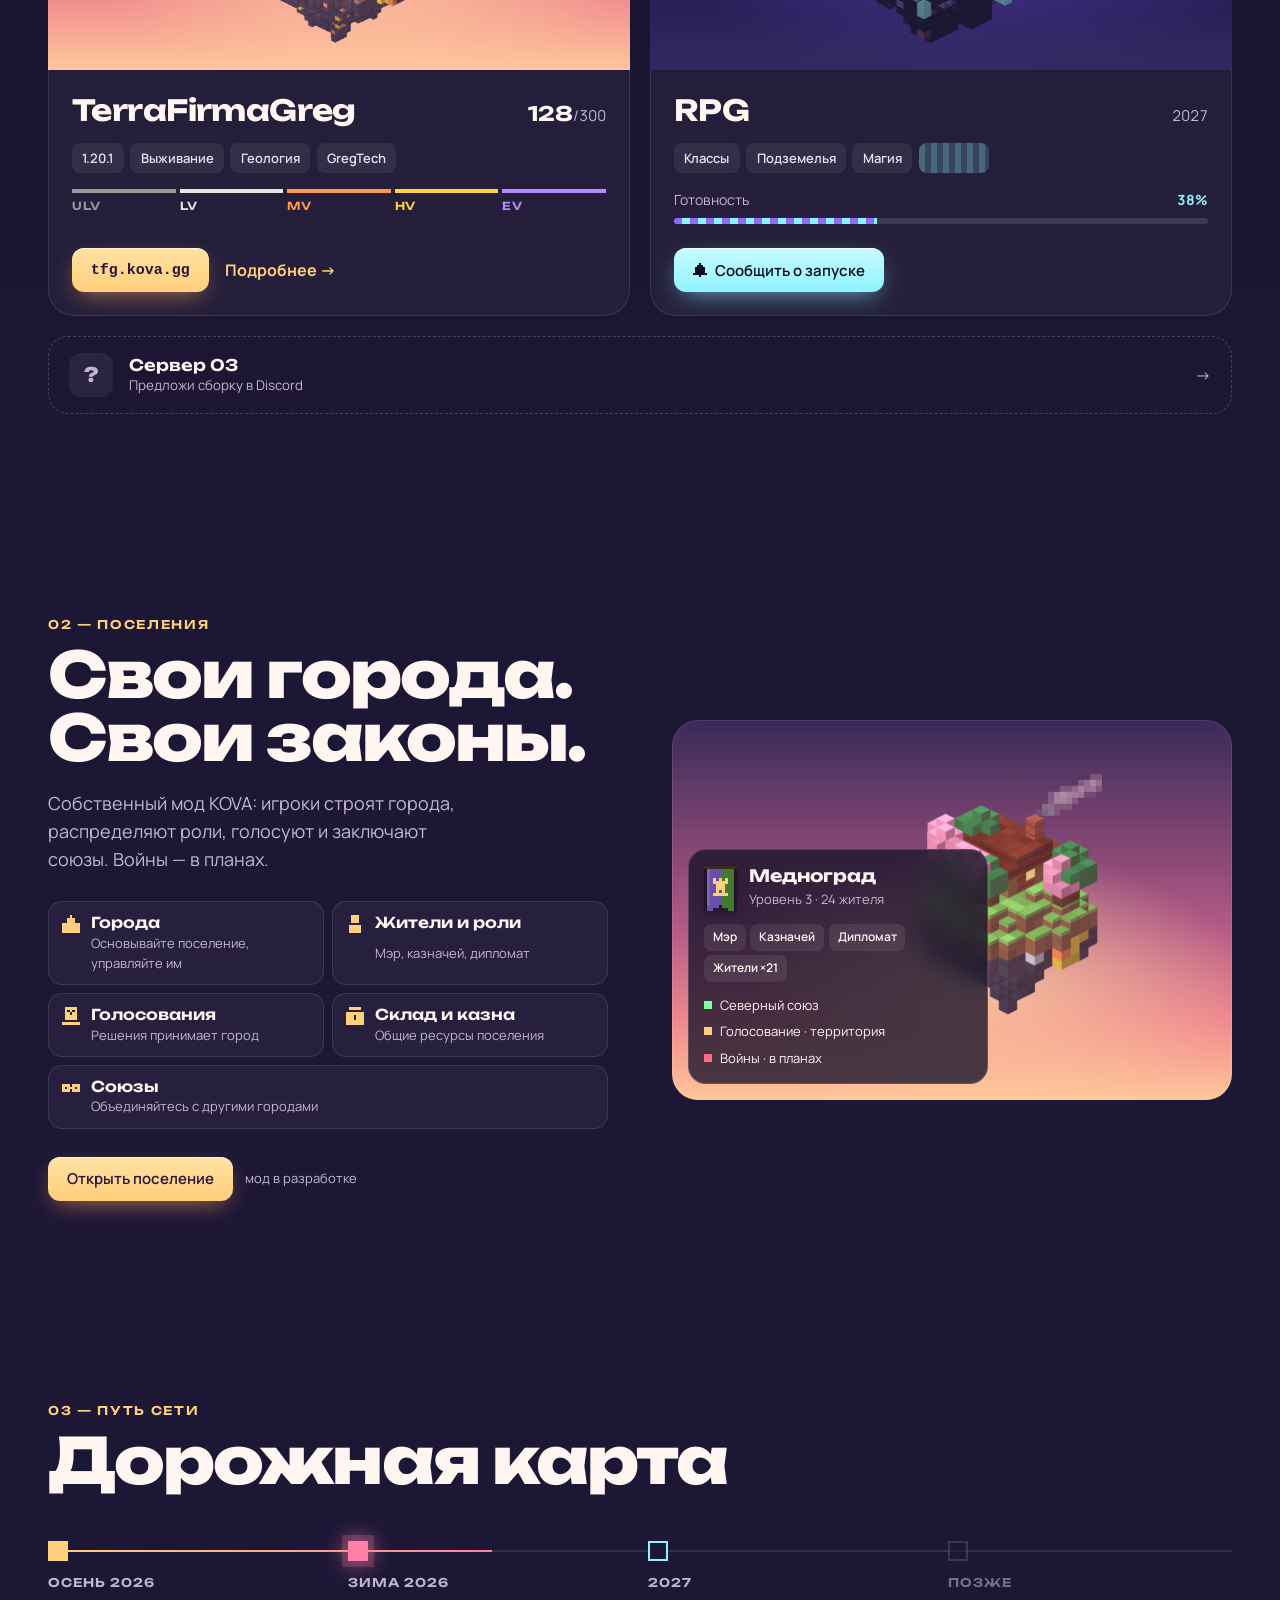
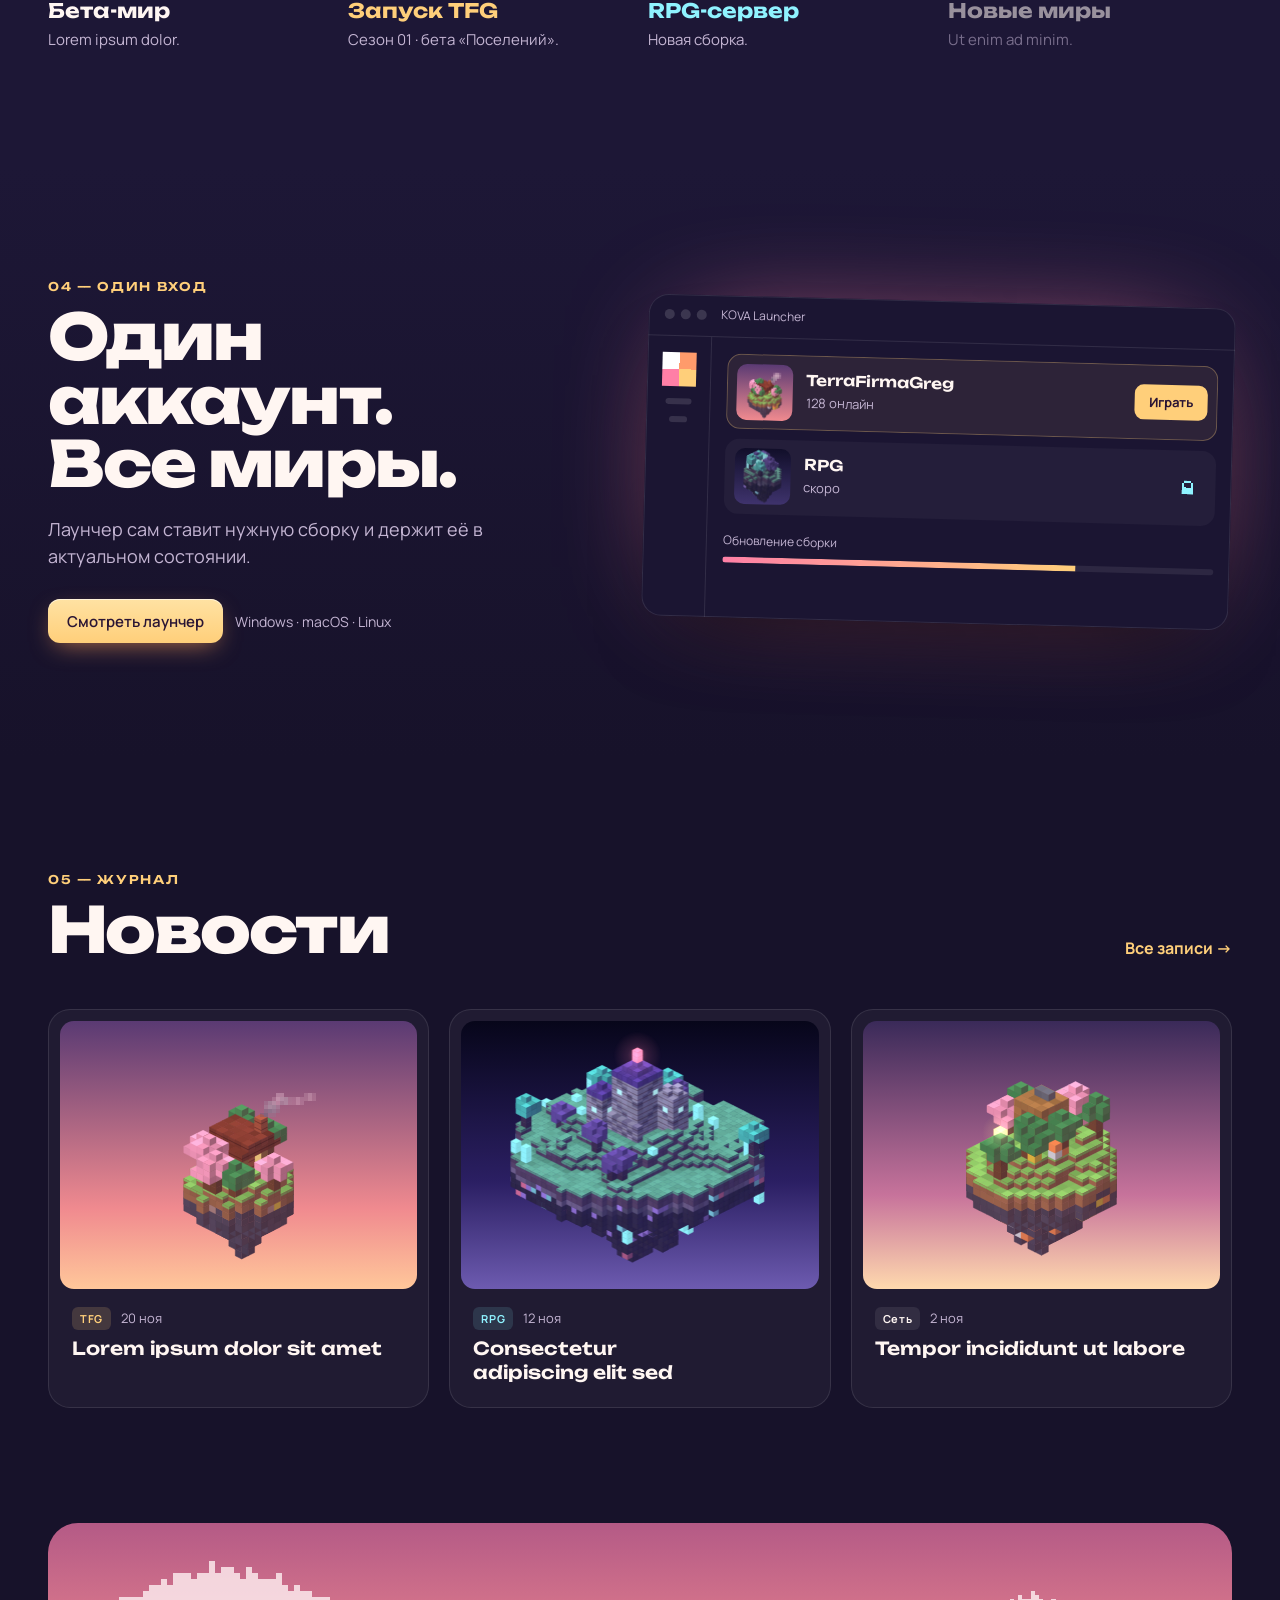
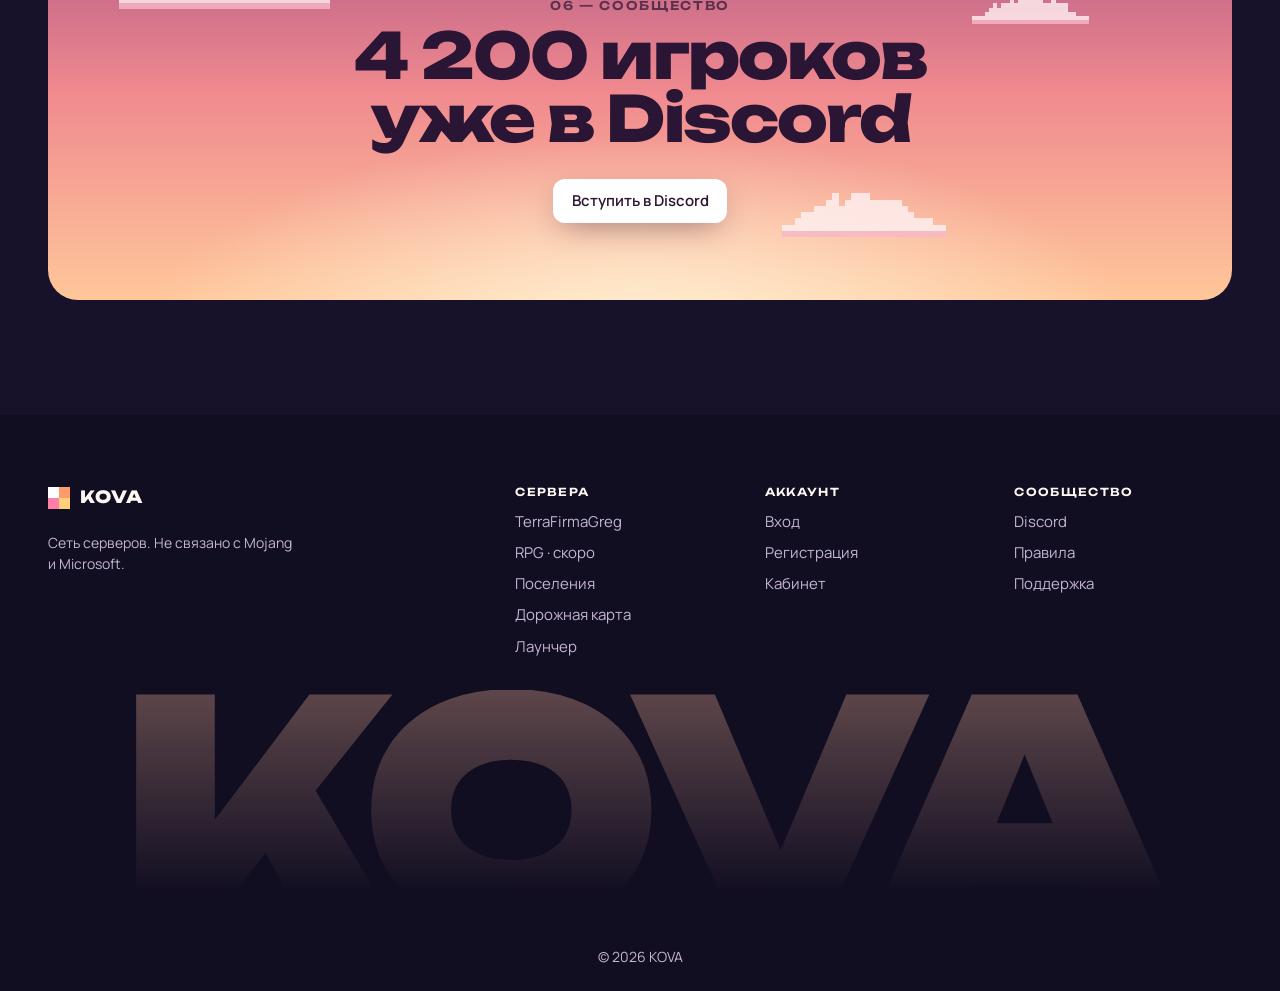
==== commit 4c262d3a: "Settlements: trim to mod v1 scope, war score preview, design doc docs/settlements-mod.md (v=13)" ====
--- a/index.html
+++ b/index.html
@@ -9,7 +9,7 @@
 <script>try{var w=localStorage.getItem("kova.world");if(w==="rpg"){document.documentElement.dataset.server="rpg"}}catch(e){}</script>
 <link rel="icon" href="data:image/svg+xml,%3Csvg xmlns=%22http://www.w3.org/2000/svg%22 viewBox=%220 0 2 2%22 shape-rendering=%22crispEdges%22%3E%3Crect width=%221%22 height=%221%22 fill=%22%23ffcf7a%22/%3E%3Crect x=%221%22 width=%221%22 height=%221%22 fill=%22%23ff7fa6%22/%3E%3Crect y=%221%22 width=%221%22 height=%221%22 fill=%22%23fff%22/%3E%3Crect x=%221%22 y=%221%22 width=%221%22 height=%221%22 fill=%22%23ff9b6b%22/%3E%3C/svg%3E">
 <link rel="preconnect" href="https://fonts.googleapis.com"><link rel="preconnect" href="https://fonts.gstatic.com" crossorigin><link href="https://fonts.googleapis.com/css2?family=Unbounded:wght@400;500;600;800;900&family=Manrope:wght@400;500;600;700&display=swap" rel="stylesheet">
-<link rel="stylesheet" href="style.css?v=12">
+<link rel="stylesheet" href="style.css?v=13">
 <link rel="expect" href="#main" blocking="render">
 </head>
 <body>
@@ -143,16 +143,16 @@
     <div class="reveal">
       <p class="kicker">02 — Поселения</p>
       <h2 id="cities-title">Свои города.<br>Свои законы.</h2>
-      <p class="sec-lede">Собственный мод KOVA: игроки строят города, делят должности, торгуют, заключают союзы и воюют.</p>
-      <ul class="feats"><li><span class="f-ico" aria-hidden="true" style="--m:url(&quot;data:image/svg+xml,%3Csvg xmlns='http://www.w3.org/2000/svg' viewBox='0 0 7 7' shape-rendering='crispEdges'%3E%3Cpath d='M3 0h1v1h1v2h2v4H0V3h2V1h1z'/%3E%3C/svg%3E&quot;)"></span><b>Города</b><span>Основывайте поселение, расширяйте территорию</span></li><li><span class="f-ico" aria-hidden="true" style="--m:url(&quot;data:image/svg+xml,%3Csvg xmlns='http://www.w3.org/2000/svg' viewBox='0 0 7 7' shape-rendering='crispEdges'%3E%3Cpath d='M2 0h3v3H2zM1 4h5v3H1z'/%3E%3C/svg%3E&quot;)"></span><b>Горожане и должности</b><span>Мэр, казначей, стража, торговцы</span></li><li><span class="f-ico" aria-hidden="true" style="--m:url(&quot;data:image/svg+xml,%3Csvg xmlns='http://www.w3.org/2000/svg' viewBox='0 0 7 7' shape-rendering='crispEdges'%3E%3Cpath d='M0 1h5V0h1v1h1v1H6v1H5V2H0zm2 3v1h5v1H2v1H1V6H0V5h1V4z'/%3E%3C/svg%3E&quot;)"></span><b>Торговля</b><span>Рынки и маршруты между городами</span></li><li><span class="f-ico" aria-hidden="true" style="--m:url(&quot;data:image/svg+xml,%3Csvg xmlns='http://www.w3.org/2000/svg' viewBox='0 0 7 7' shape-rendering='crispEdges'%3E%3Cpath d='M0 2h3v1H1v1h2v1H0zm4 0h3v3H4V4h2V3H4zM2 3h3v1H2z'/%3E%3C/svg%3E&quot;)"></span><b>Альянсы</b><span>Союзы и общие договоры</span></li><li><span class="f-ico" aria-hidden="true" style="--m:url(&quot;data:image/svg+xml,%3Csvg xmlns='http://www.w3.org/2000/svg' viewBox='0 0 7 7' shape-rendering='crispEdges'%3E%3Cpath d='M5 0h2v2H6v1H5v1H4v1h1v1h1v1H5V6H4V5H3v1H2v1H0V6h1V5h1V4H1V3h1v1h1V3h1V2h1z'/%3E%3C/svg%3E&quot;)"></span><b>Войны и споры</b><span>Осады, границы, голосования</span></li></ul>
+      <p class="sec-lede">Собственный мод KOVA: игроки строят города, распределяют роли, голосуют и заключают союзы. Войны — в планах.</p>
+      <ul class="feats"><li><span class="f-ico" aria-hidden="true" style="--m:url(&quot;data:image/svg+xml,%3Csvg xmlns='http://www.w3.org/2000/svg' viewBox='0 0 7 7' shape-rendering='crispEdges'%3E%3Cpath d='M3 0h1v1h1v2h2v4H0V3h2V1h1z'/%3E%3C/svg%3E&quot;)"></span><b>Города</b><span>Основывайте поселение, управляйте им</span></li><li><span class="f-ico" aria-hidden="true" style="--m:url(&quot;data:image/svg+xml,%3Csvg xmlns='http://www.w3.org/2000/svg' viewBox='0 0 7 7' shape-rendering='crispEdges'%3E%3Cpath d='M2 0h3v3H2zM1 4h5v3H1z'/%3E%3C/svg%3E&quot;)"></span><b>Жители и роли</b><span>Мэр, казначей, дипломат</span></li><li><span class="f-ico" aria-hidden="true" style="--m:url(&quot;data:image/svg+xml,%3Csvg xmlns='http://www.w3.org/2000/svg' viewBox='0 0 7 7' shape-rendering='crispEdges'%3E%3Cpath d='M1 0h5v5H1zm1 1v1h1v1h1V2h1V1H4v1H3V1zM0 6h7v1H0z'/%3E%3C/svg%3E&quot;)"></span><b>Голосования</b><span>Решения принимает город</span></li><li><span class="f-ico" aria-hidden="true" style="--m:url(&quot;data:image/svg+xml,%3Csvg xmlns='http://www.w3.org/2000/svg' viewBox='0 0 7 7' shape-rendering='crispEdges'%3E%3Cpath d='M0 2h7v5H0zm1-2h5v1H1zm2 3v2h1V3z'/%3E%3C/svg%3E&quot;)"></span><b>Склад и казна</b><span>Общие ресурсы поселения</span></li><li><span class="f-ico" aria-hidden="true" style="--m:url(&quot;data:image/svg+xml,%3Csvg xmlns='http://www.w3.org/2000/svg' viewBox='0 0 7 7' shape-rendering='crispEdges'%3E%3Cpath d='M0 2h3v1H1v1h2v1H0zm4 0h3v3H4V4h2V3H4zM2 3h3v1H2z'/%3E%3C/svg%3E&quot;)"></span><b>Союзы</b><span>Объединяйтесь с другими городами</span></li></ul>
       <div class="cta-row" style="margin-top:1.75rem"><a class="btn btn-sun" href="settlement/">Открыть поселение</a><span class="pill-dev">мод в разработке</span></div>
     </div>
     <div class="city-demo reveal" aria-label="Пример поселения">
       <div class="cd-art" aria-hidden="true"><canvas class="cd-isle" data-kind="house"></canvas></div>
       <div class="cd-card">
         <div class="cd-top"><canvas class="banner" data-banner="Медноград" aria-hidden="true"></canvas><span><b>Медноград</b><small>Уровень 3 · 24 жителя</small></span></div>
-        <ul class="cd-roles"><li>Мэр</li><li>Казначей</li><li>Стража ×3</li><li>Торговцы ×2</li></ul>
-        <ul class="cd-rel"><li><span class="dot-ok" aria-hidden="true"></span>Северный союз</li><li><span class="dot-warn" aria-hidden="true"></span>Спор о границе</li><li><span class="dot-war" aria-hidden="true"></span>Война · счёт 3 : 1</li></ul>
+        <ul class="cd-roles"><li>Мэр</li><li>Казначей</li><li>Дипломат</li><li>Жители ×21</li></ul>
+        <ul class="cd-rel"><li><span class="dot-ok" aria-hidden="true"></span>Северный союз</li><li><span class="dot-warn" aria-hidden="true"></span>Голосование · территория</li><li><span class="dot-war" aria-hidden="true"></span>Войны · в планах</li></ul>
       </div>
     </div>
   </div>
@@ -227,7 +227,7 @@
     <p class="foot-copy muted small">© 2026 KOVA</p>
   </div>
 </footer>
-<script type="module" src="main.js?v=12"></script>
-<script type="module" src="copy.js?v=12"></script>
+<script type="module" src="main.js?v=13"></script>
+<script type="module" src="copy.js?v=13"></script>
 </body>
 </html>
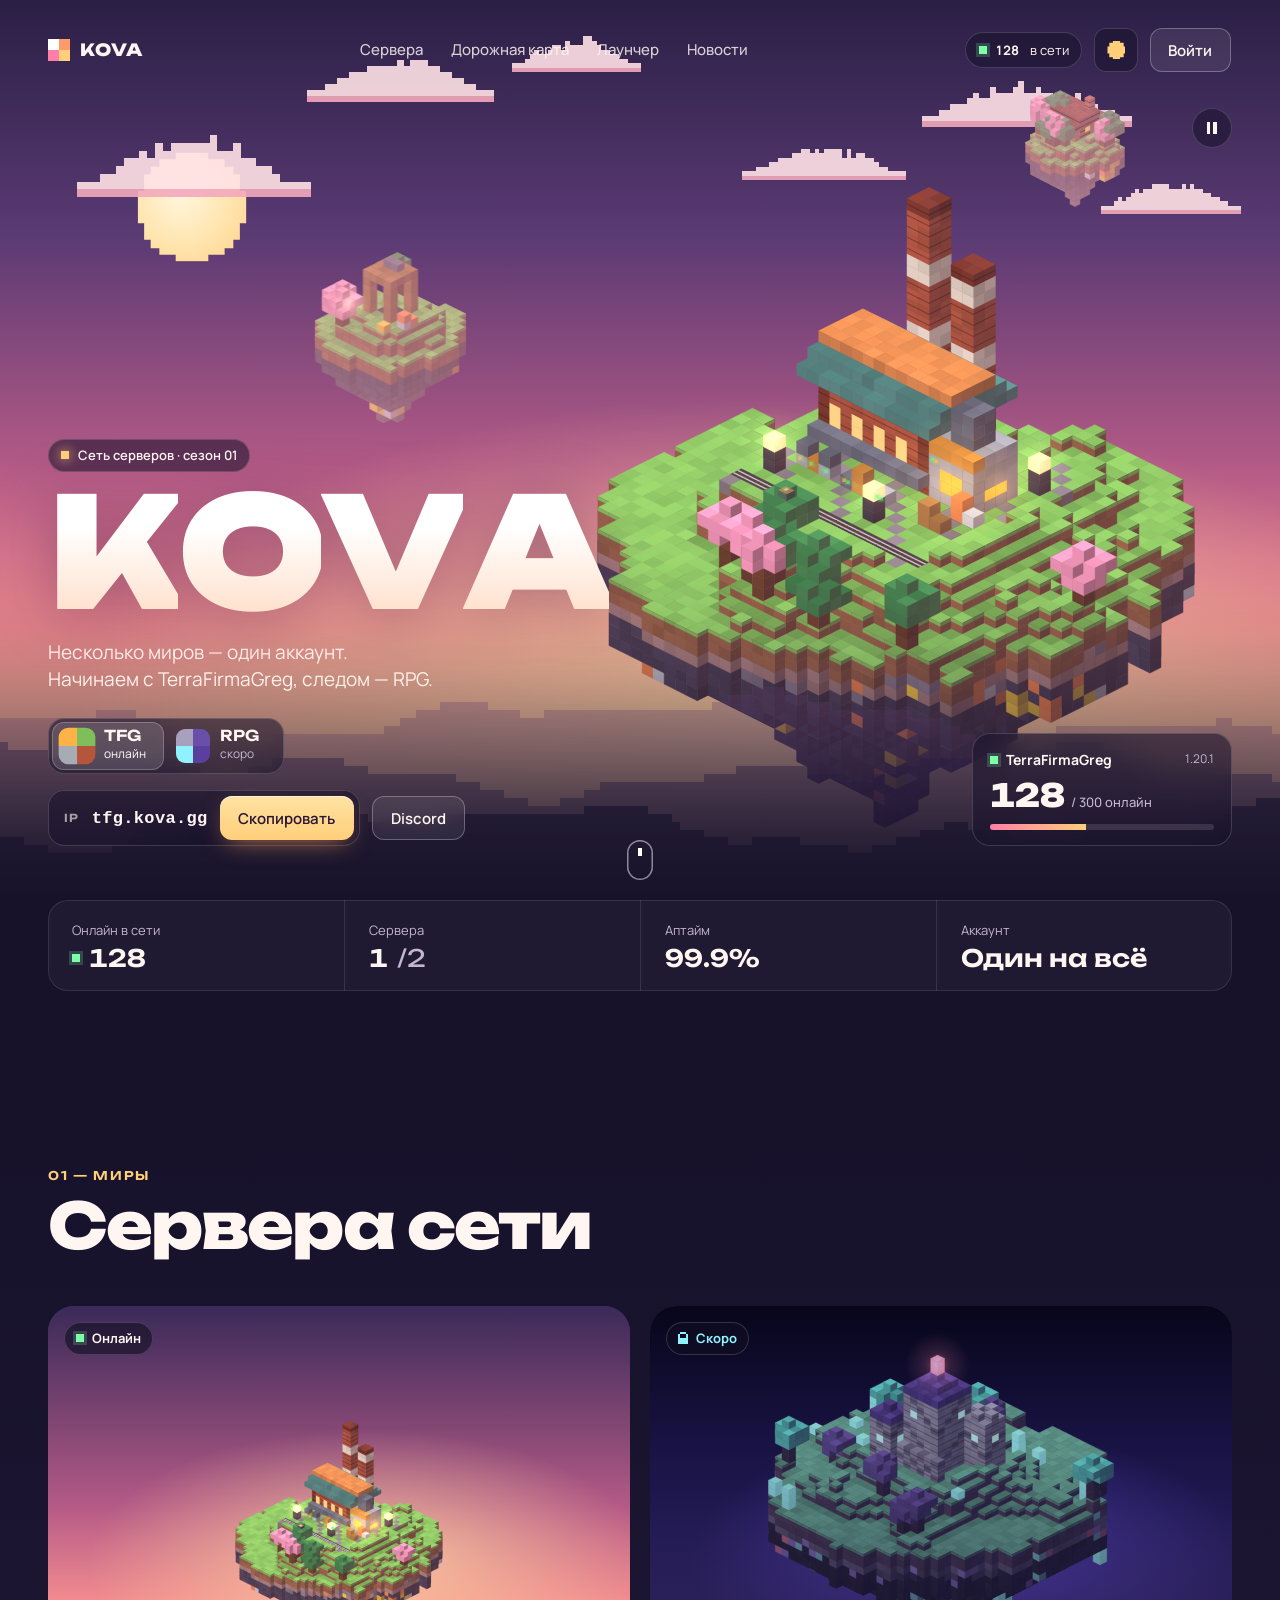
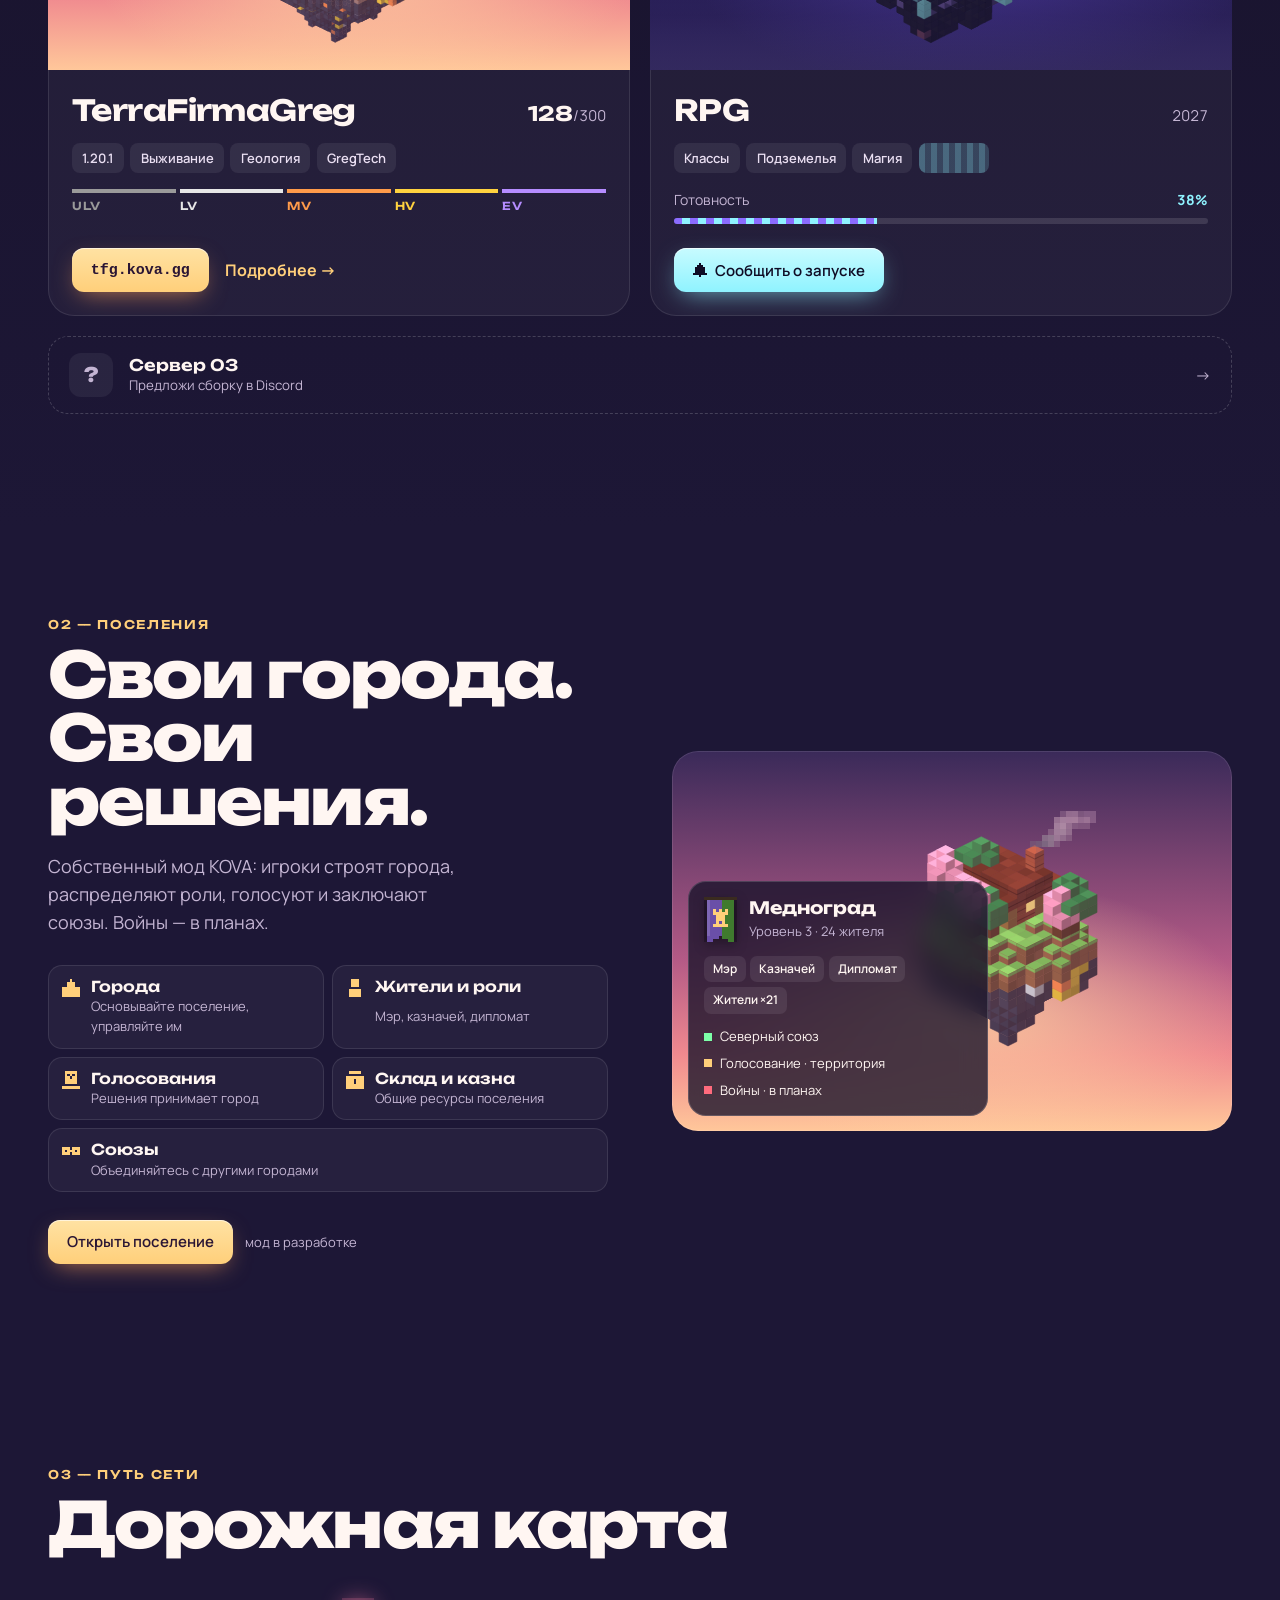
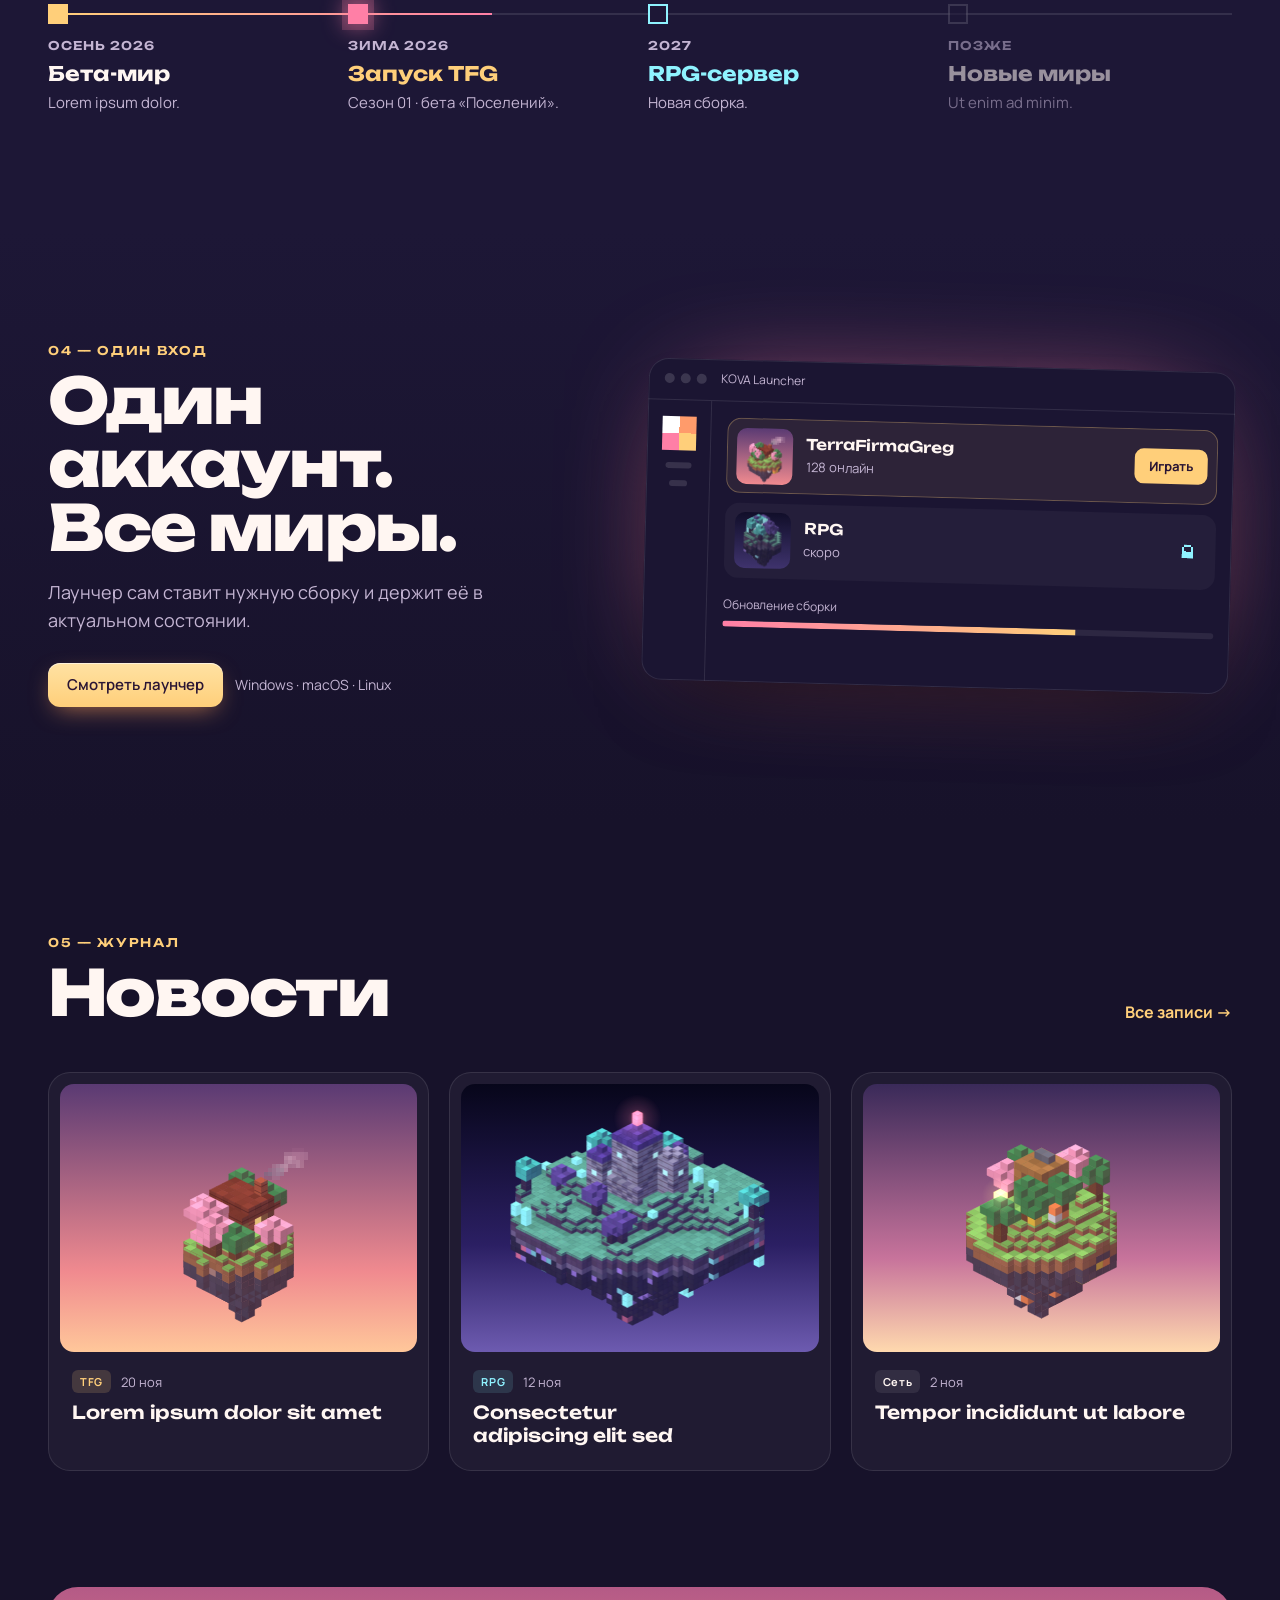
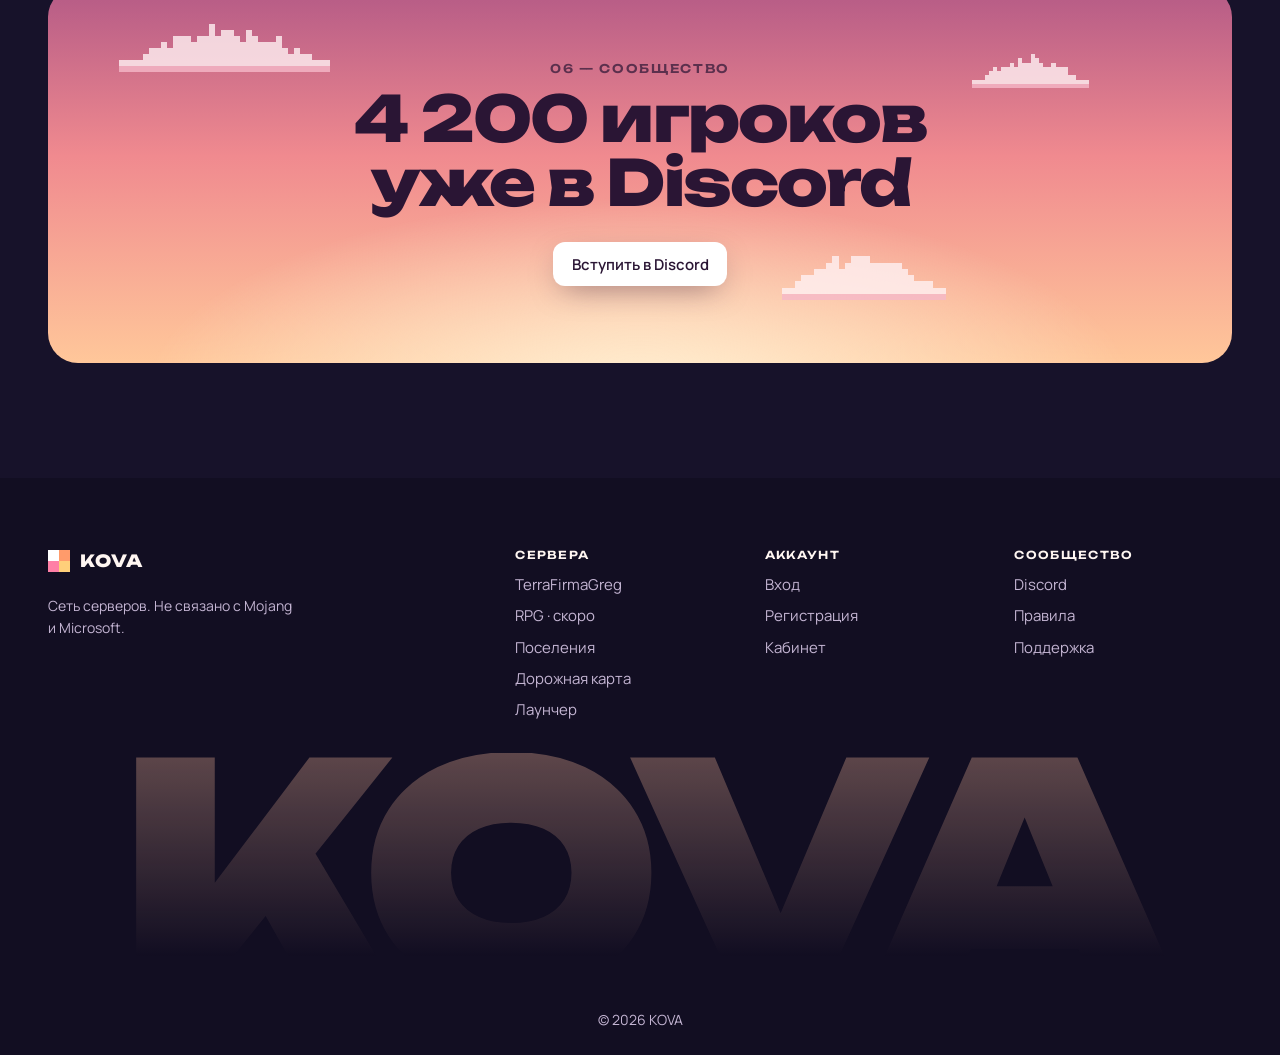
==== commit 70b74311: "Settlements: drop laws from v1 (home heading), list laws as deferred in design doc" ====
--- a/index.html
+++ b/index.html
@@ -142,7 +142,7 @@
   <div class="wrap cities-grid">
     <div class="reveal">
       <p class="kicker">02 — Поселения</p>
-      <h2 id="cities-title">Свои города.<br>Свои законы.</h2>
+      <h2 id="cities-title">Свои города.<br>Свои решения.</h2>
       <p class="sec-lede">Собственный мод KOVA: игроки строят города, распределяют роли, голосуют и заключают союзы. Войны — в планах.</p>
       <ul class="feats"><li><span class="f-ico" aria-hidden="true" style="--m:url(&quot;data:image/svg+xml,%3Csvg xmlns='http://www.w3.org/2000/svg' viewBox='0 0 7 7' shape-rendering='crispEdges'%3E%3Cpath d='M3 0h1v1h1v2h2v4H0V3h2V1h1z'/%3E%3C/svg%3E&quot;)"></span><b>Города</b><span>Основывайте поселение, управляйте им</span></li><li><span class="f-ico" aria-hidden="true" style="--m:url(&quot;data:image/svg+xml,%3Csvg xmlns='http://www.w3.org/2000/svg' viewBox='0 0 7 7' shape-rendering='crispEdges'%3E%3Cpath d='M2 0h3v3H2zM1 4h5v3H1z'/%3E%3C/svg%3E&quot;)"></span><b>Жители и роли</b><span>Мэр, казначей, дипломат</span></li><li><span class="f-ico" aria-hidden="true" style="--m:url(&quot;data:image/svg+xml,%3Csvg xmlns='http://www.w3.org/2000/svg' viewBox='0 0 7 7' shape-rendering='crispEdges'%3E%3Cpath d='M1 0h5v5H1zm1 1v1h1v1h1V2h1V1H4v1H3V1zM0 6h7v1H0z'/%3E%3C/svg%3E&quot;)"></span><b>Голосования</b><span>Решения принимает город</span></li><li><span class="f-ico" aria-hidden="true" style="--m:url(&quot;data:image/svg+xml,%3Csvg xmlns='http://www.w3.org/2000/svg' viewBox='0 0 7 7' shape-rendering='crispEdges'%3E%3Cpath d='M0 2h7v5H0zm1-2h5v1H1zm2 3v2h1V3z'/%3E%3C/svg%3E&quot;)"></span><b>Склад и казна</b><span>Общие ресурсы поселения</span></li><li><span class="f-ico" aria-hidden="true" style="--m:url(&quot;data:image/svg+xml,%3Csvg xmlns='http://www.w3.org/2000/svg' viewBox='0 0 7 7' shape-rendering='crispEdges'%3E%3Cpath d='M0 2h3v1H1v1h2v1H0zm4 0h3v3H4V4h2V3H4zM2 3h3v1H2z'/%3E%3C/svg%3E&quot;)"></span><b>Союзы</b><span>Объединяйтесь с другими городами</span></li></ul>
       <div class="cta-row" style="margin-top:1.75rem"><a class="btn btn-sun" href="settlement/">Открыть поселение</a><span class="pill-dev">мод в разработке</span></div>
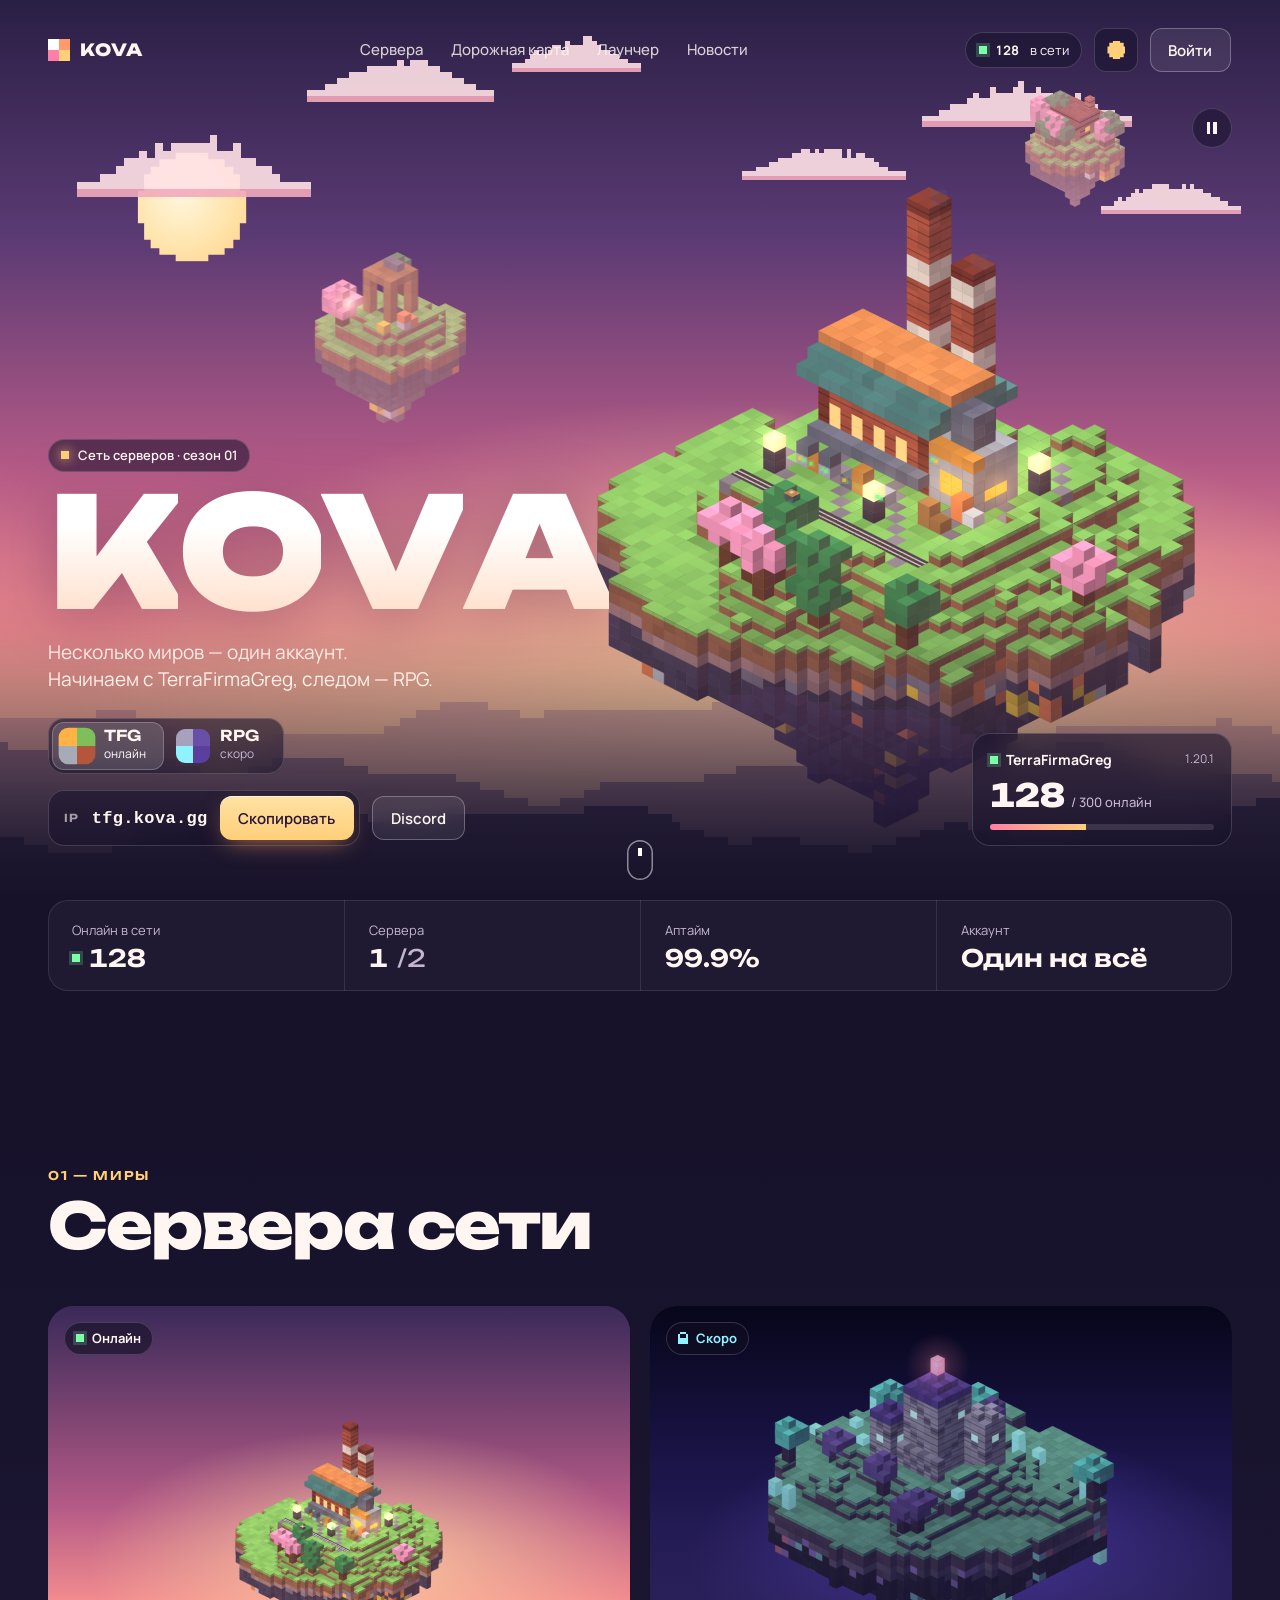
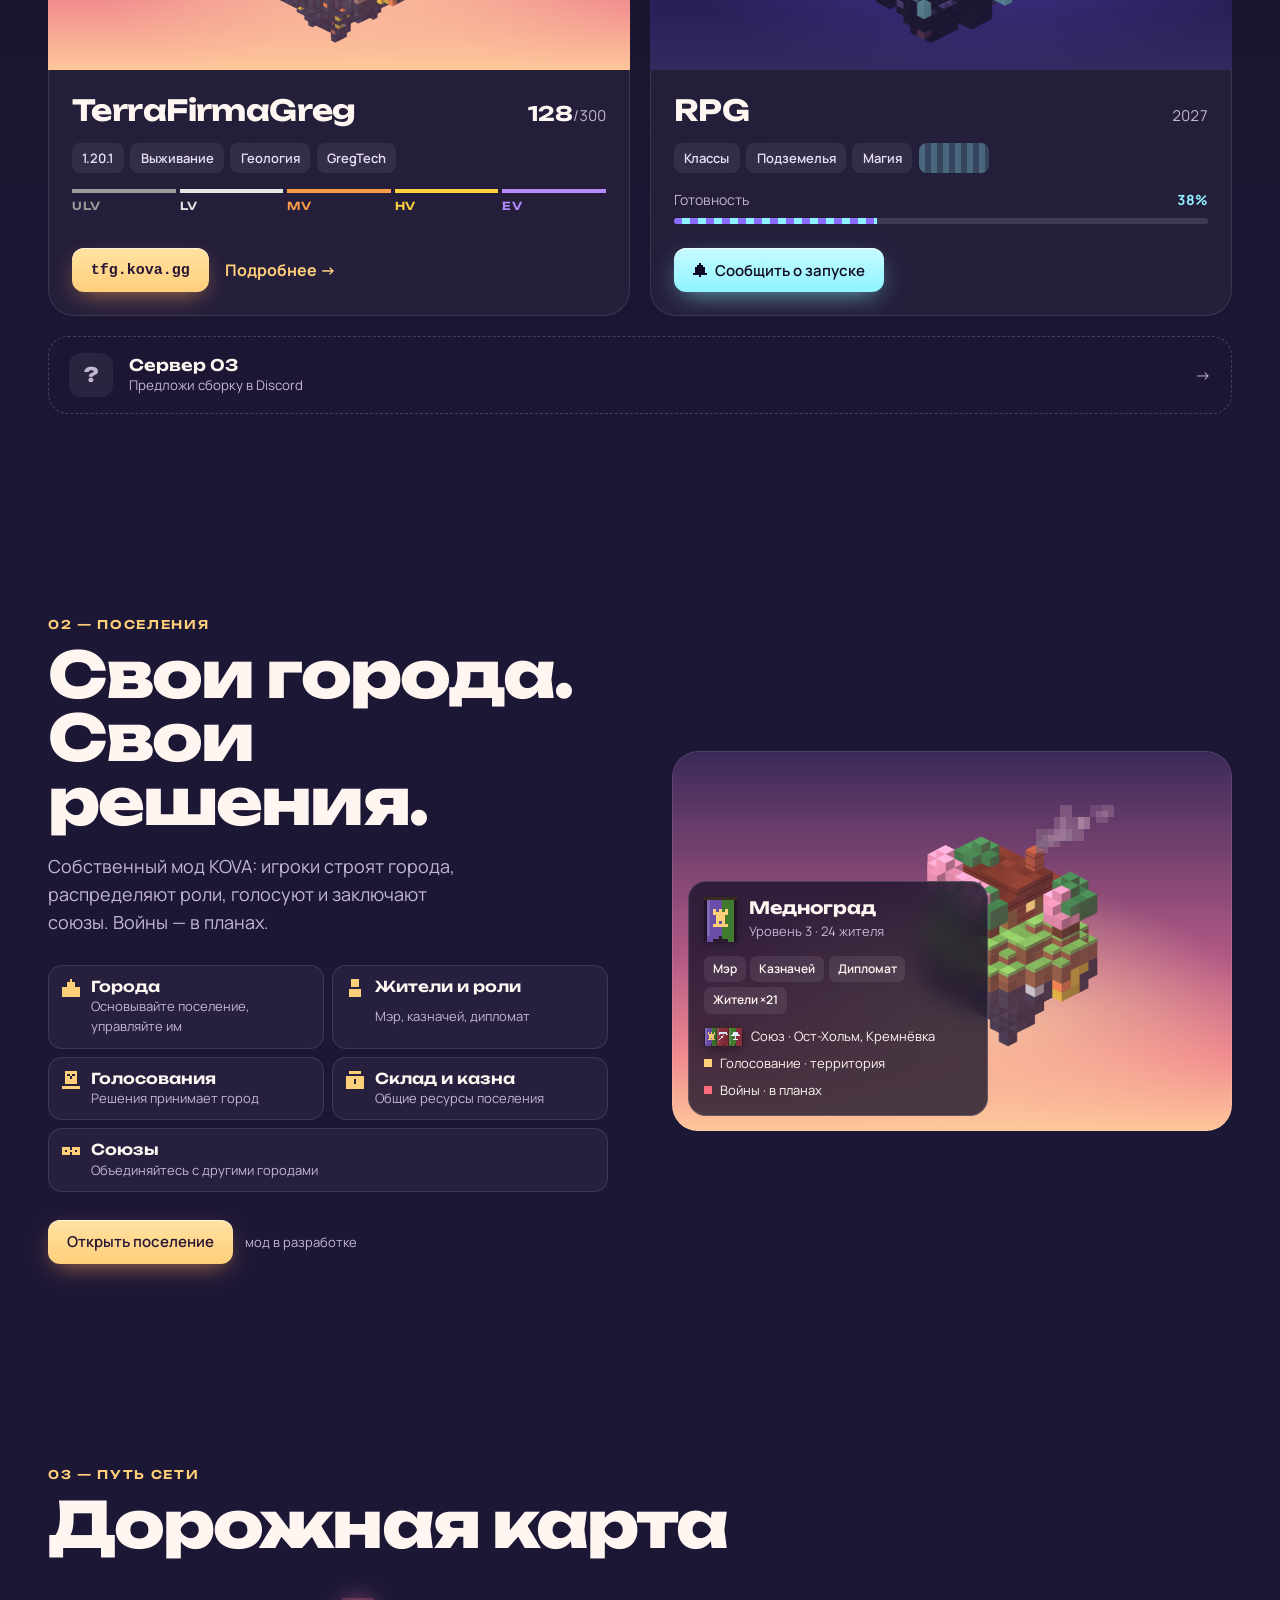
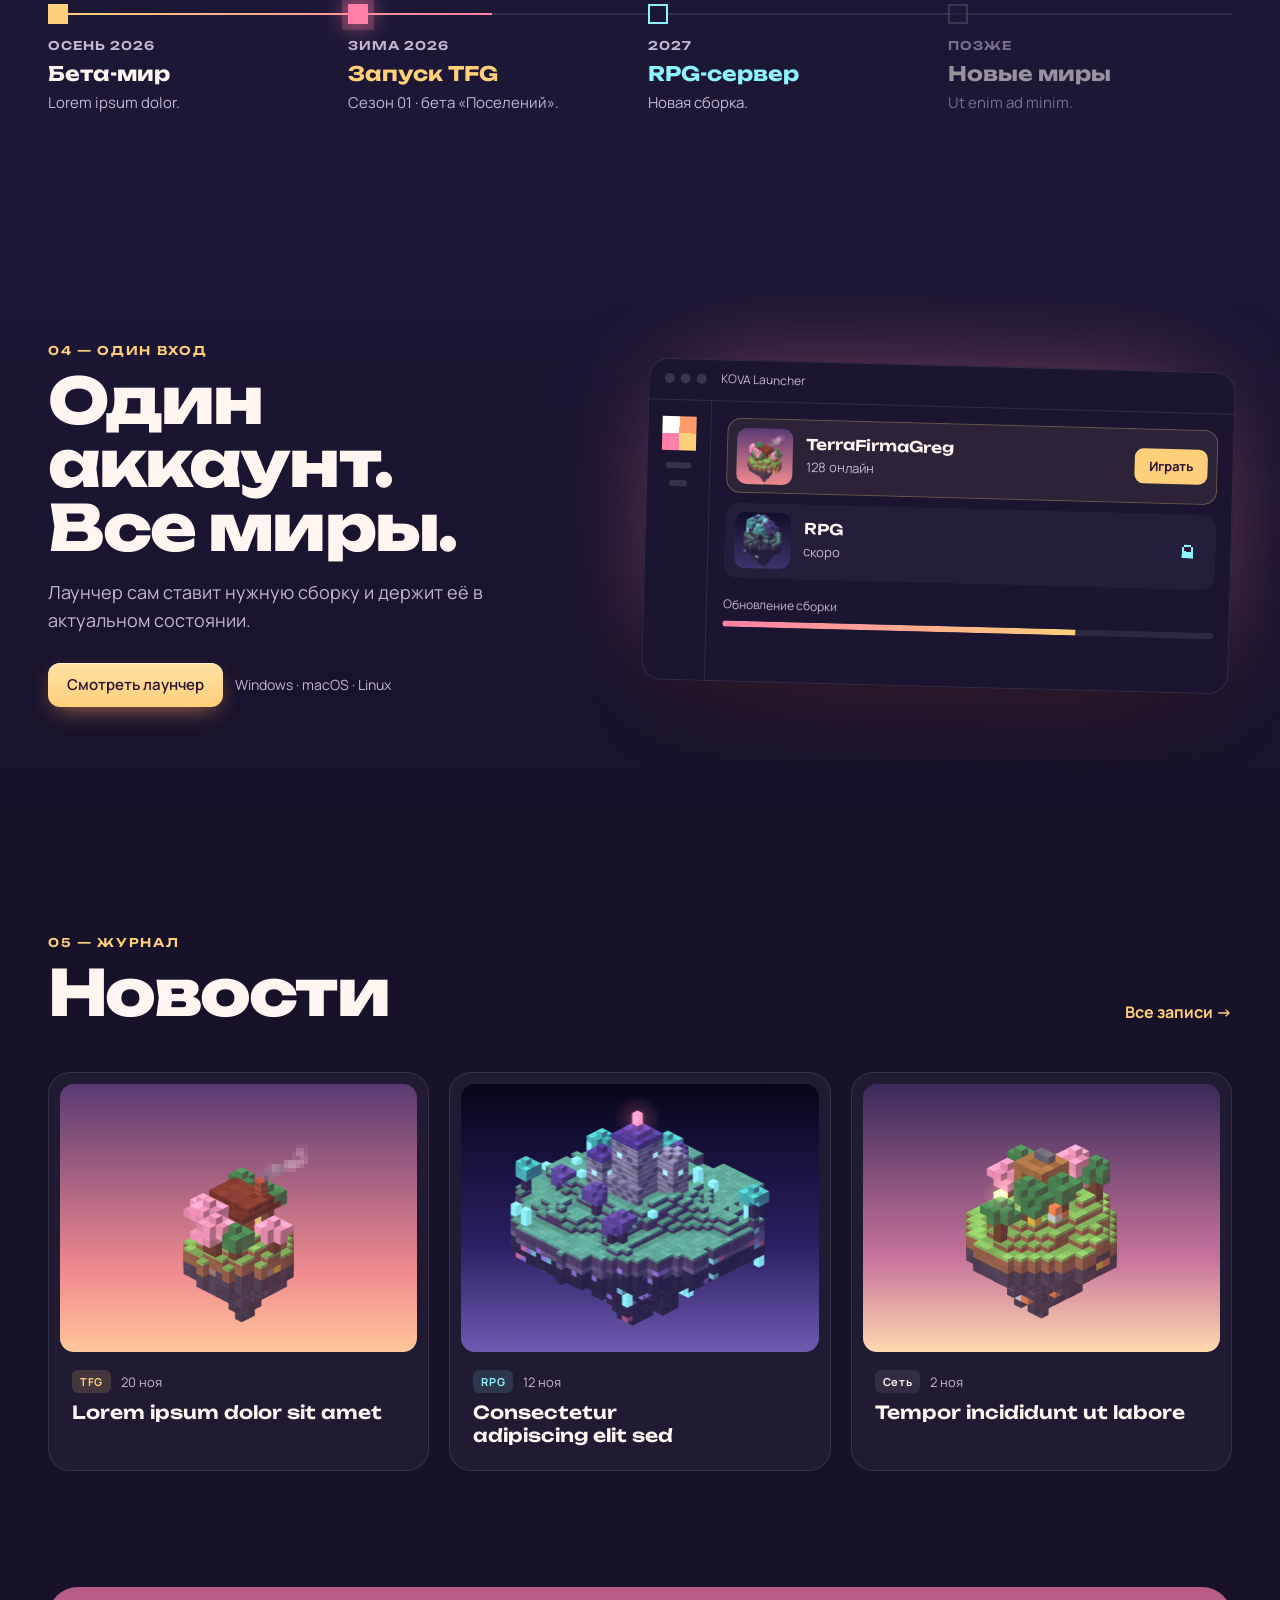
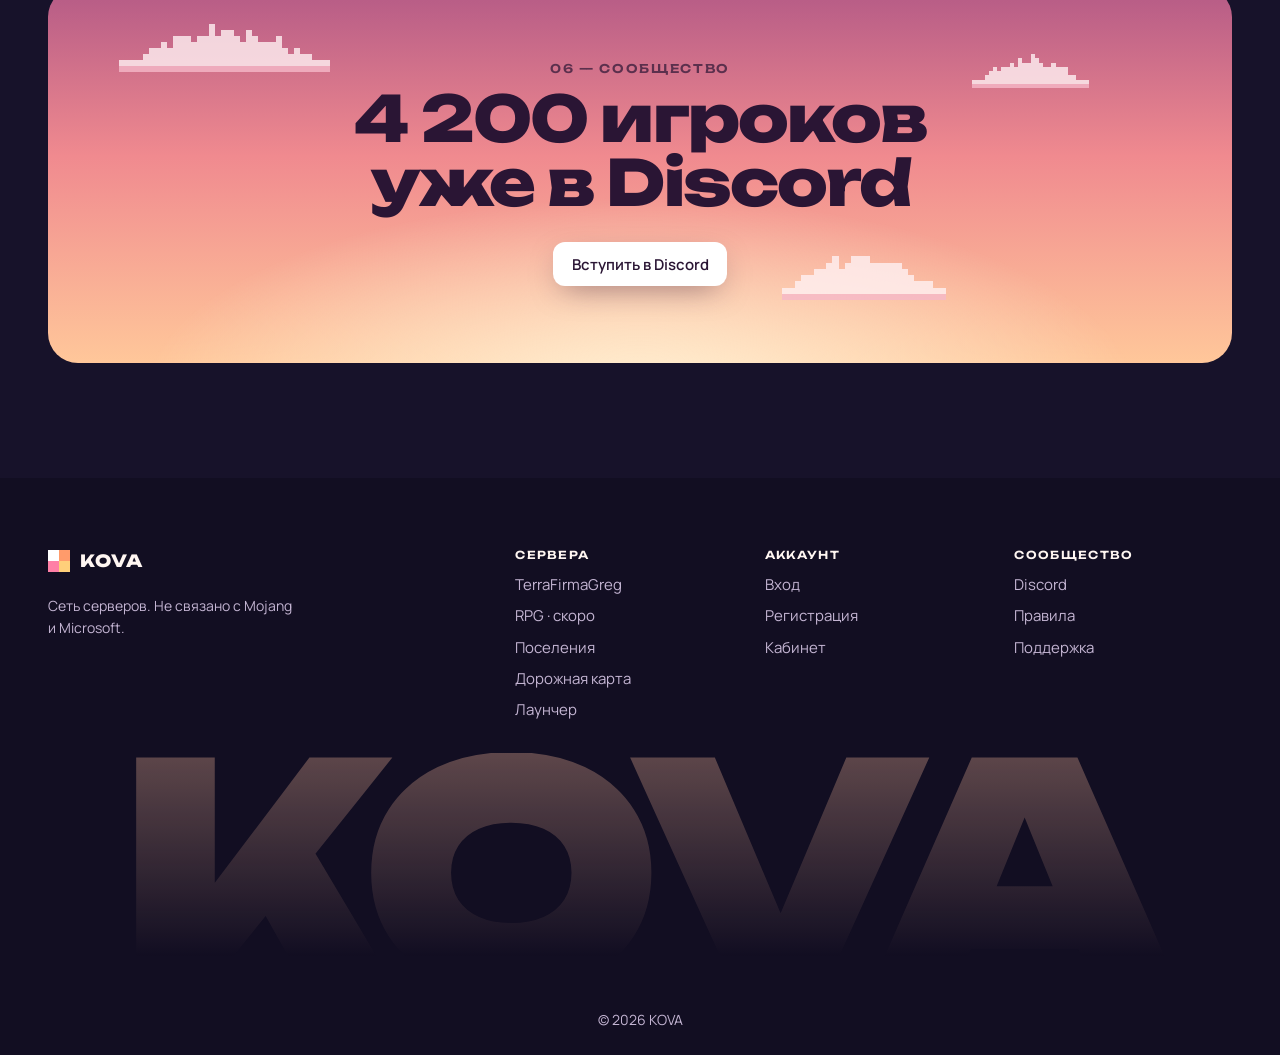
==== commit 1c83d049: "Launcher: inline per-server modpack update on server cards (drop download screen); unnamed alliances" ====
--- a/index.html
+++ b/index.html
@@ -9,7 +9,7 @@
 <script>try{var w=localStorage.getItem("kova.world");if(w==="rpg"){document.documentElement.dataset.server="rpg"}}catch(e){}</script>
 <link rel="icon" href="data:image/svg+xml,%3Csvg xmlns=%22http://www.w3.org/2000/svg%22 viewBox=%220 0 2 2%22 shape-rendering=%22crispEdges%22%3E%3Crect width=%221%22 height=%221%22 fill=%22%23ffcf7a%22/%3E%3Crect x=%221%22 width=%221%22 height=%221%22 fill=%22%23ff7fa6%22/%3E%3Crect y=%221%22 width=%221%22 height=%221%22 fill=%22%23fff%22/%3E%3Crect x=%221%22 y=%221%22 width=%221%22 height=%221%22 fill=%22%23ff9b6b%22/%3E%3C/svg%3E">
 <link rel="preconnect" href="https://fonts.googleapis.com"><link rel="preconnect" href="https://fonts.gstatic.com" crossorigin><link href="https://fonts.googleapis.com/css2?family=Unbounded:wght@400;500;600;800;900&family=Manrope:wght@400;500;600;700&display=swap" rel="stylesheet">
-<link rel="stylesheet" href="style.css?v=13">
+<link rel="stylesheet" href="style.css?v=14">
 <link rel="expect" href="#main" blocking="render">
 </head>
 <body>
@@ -152,7 +152,7 @@
       <div class="cd-card">
         <div class="cd-top"><canvas class="banner" data-banner="Медноград" aria-hidden="true"></canvas><span><b>Медноград</b><small>Уровень 3 · 24 жителя</small></span></div>
         <ul class="cd-roles"><li>Мэр</li><li>Казначей</li><li>Дипломат</li><li>Жители ×21</li></ul>
-        <ul class="cd-rel"><li><span class="dot-ok" aria-hidden="true"></span>Северный союз</li><li><span class="dot-warn" aria-hidden="true"></span>Голосование · территория</li><li><span class="dot-war" aria-hidden="true"></span>Войны · в планах</li></ul>
+        <ul class="cd-rel"><li><span class="crests sm" aria-hidden="true"><canvas class="banner" data-banner="Медноград"></canvas><canvas class="banner" data-banner="Ост-Хольм"></canvas><canvas class="banner" data-banner="Кремнёвка"></canvas></span>Союз · Ост-Хольм, Кремнёвка</li><li><span class="dot-warn" aria-hidden="true"></span>Голосование · территория</li><li><span class="dot-war" aria-hidden="true"></span>Войны · в планах</li></ul>
       </div>
     </div>
   </div>
@@ -227,7 +227,7 @@
     <p class="foot-copy muted small">© 2026 KOVA</p>
   </div>
 </footer>
-<script type="module" src="main.js?v=13"></script>
-<script type="module" src="copy.js?v=13"></script>
+<script type="module" src="main.js?v=14"></script>
+<script type="module" src="copy.js?v=14"></script>
 </body>
 </html>
--- a/style.css
+++ b/style.css
@@ -469,3 +469,7 @@
 .dot-ok { background: #7dffa8; } .dot-warn { background: var(--sun); } .dot-war { background: #ff6b7d; } .dot-trade { background: var(--arcane); }
 @media (max-width: 860px) { .cities-grid { grid-template-columns: 1fr; } .city-demo { min-block-size: 320px; } }
 @media (max-width: 480px) { .feats { grid-template-columns: 1fr; } }
+.crests { display: inline-flex; flex: none; }
+.crests.sm canvas.banner { width: 15px; height: 20px; }
+.crests.sm canvas.banner + canvas.banner { margin-inline-start: -3px; }
+.lc-list .crests { align-self: center; }
